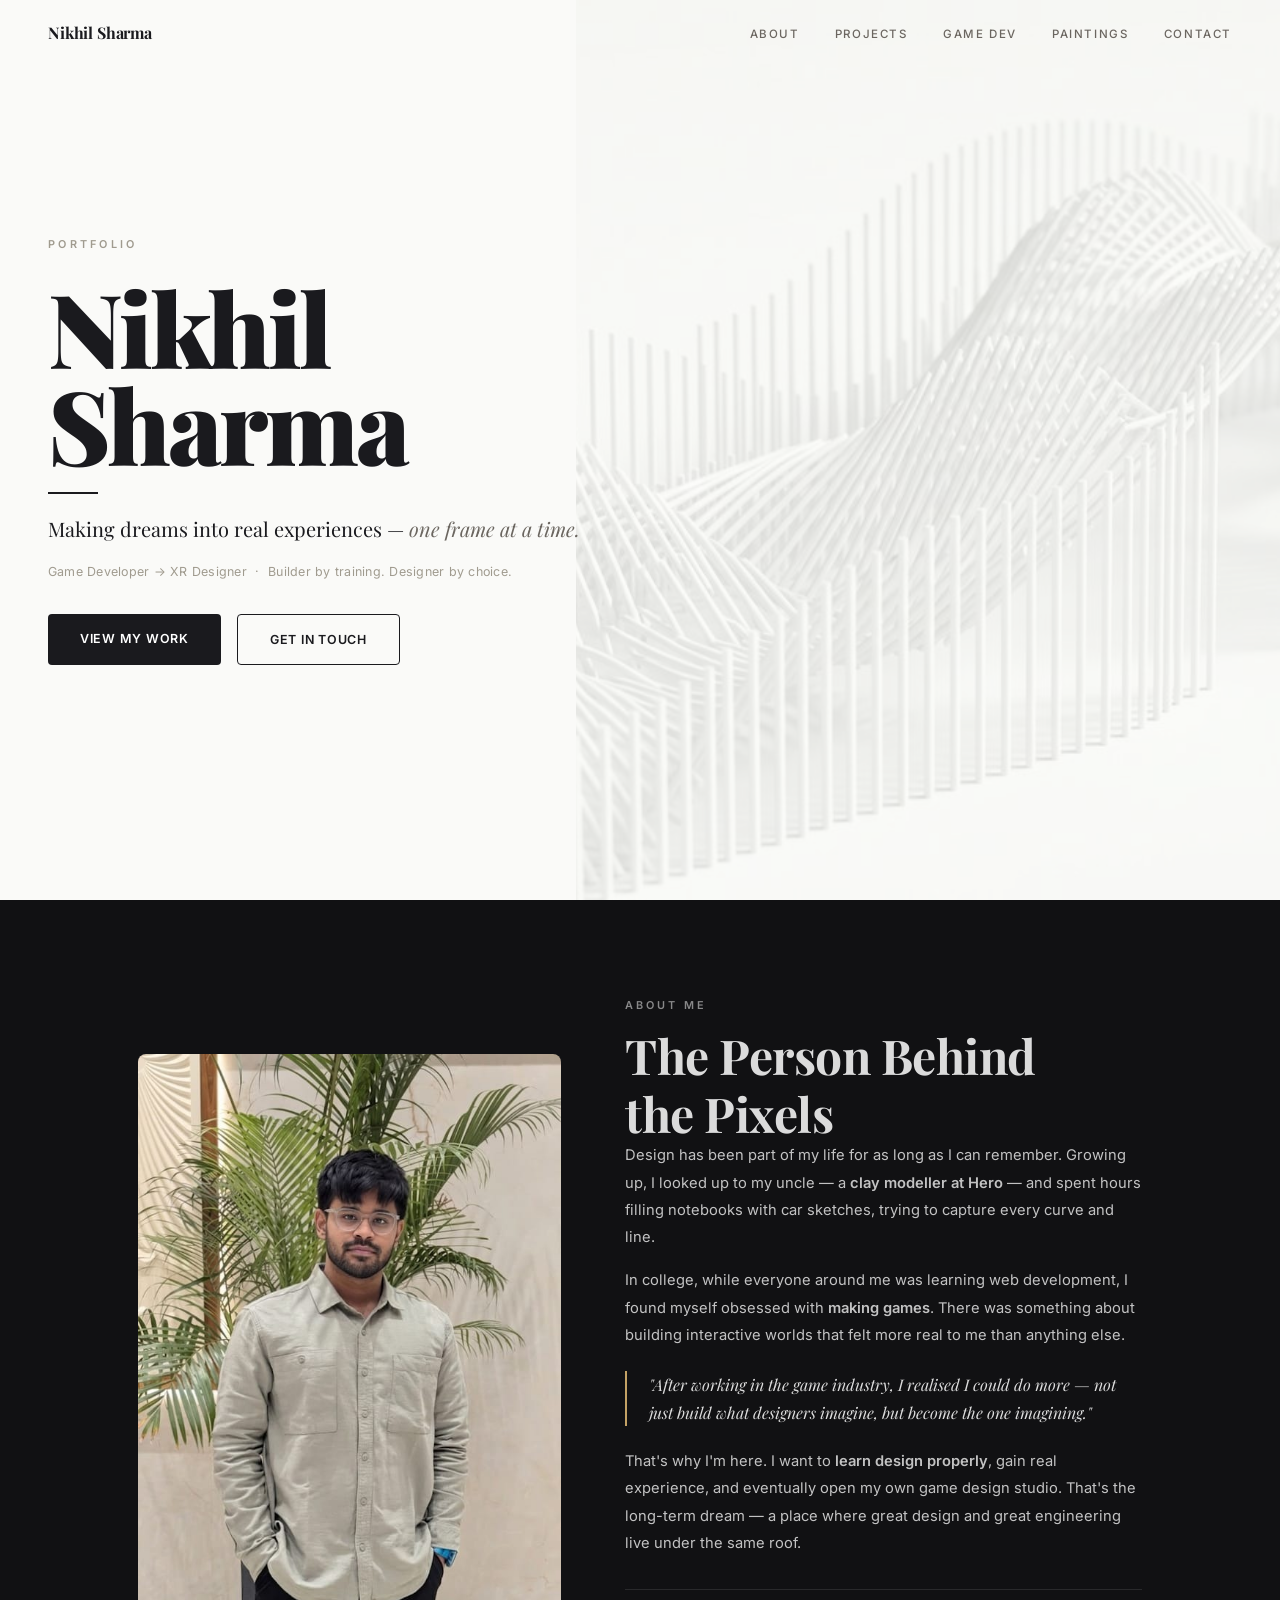
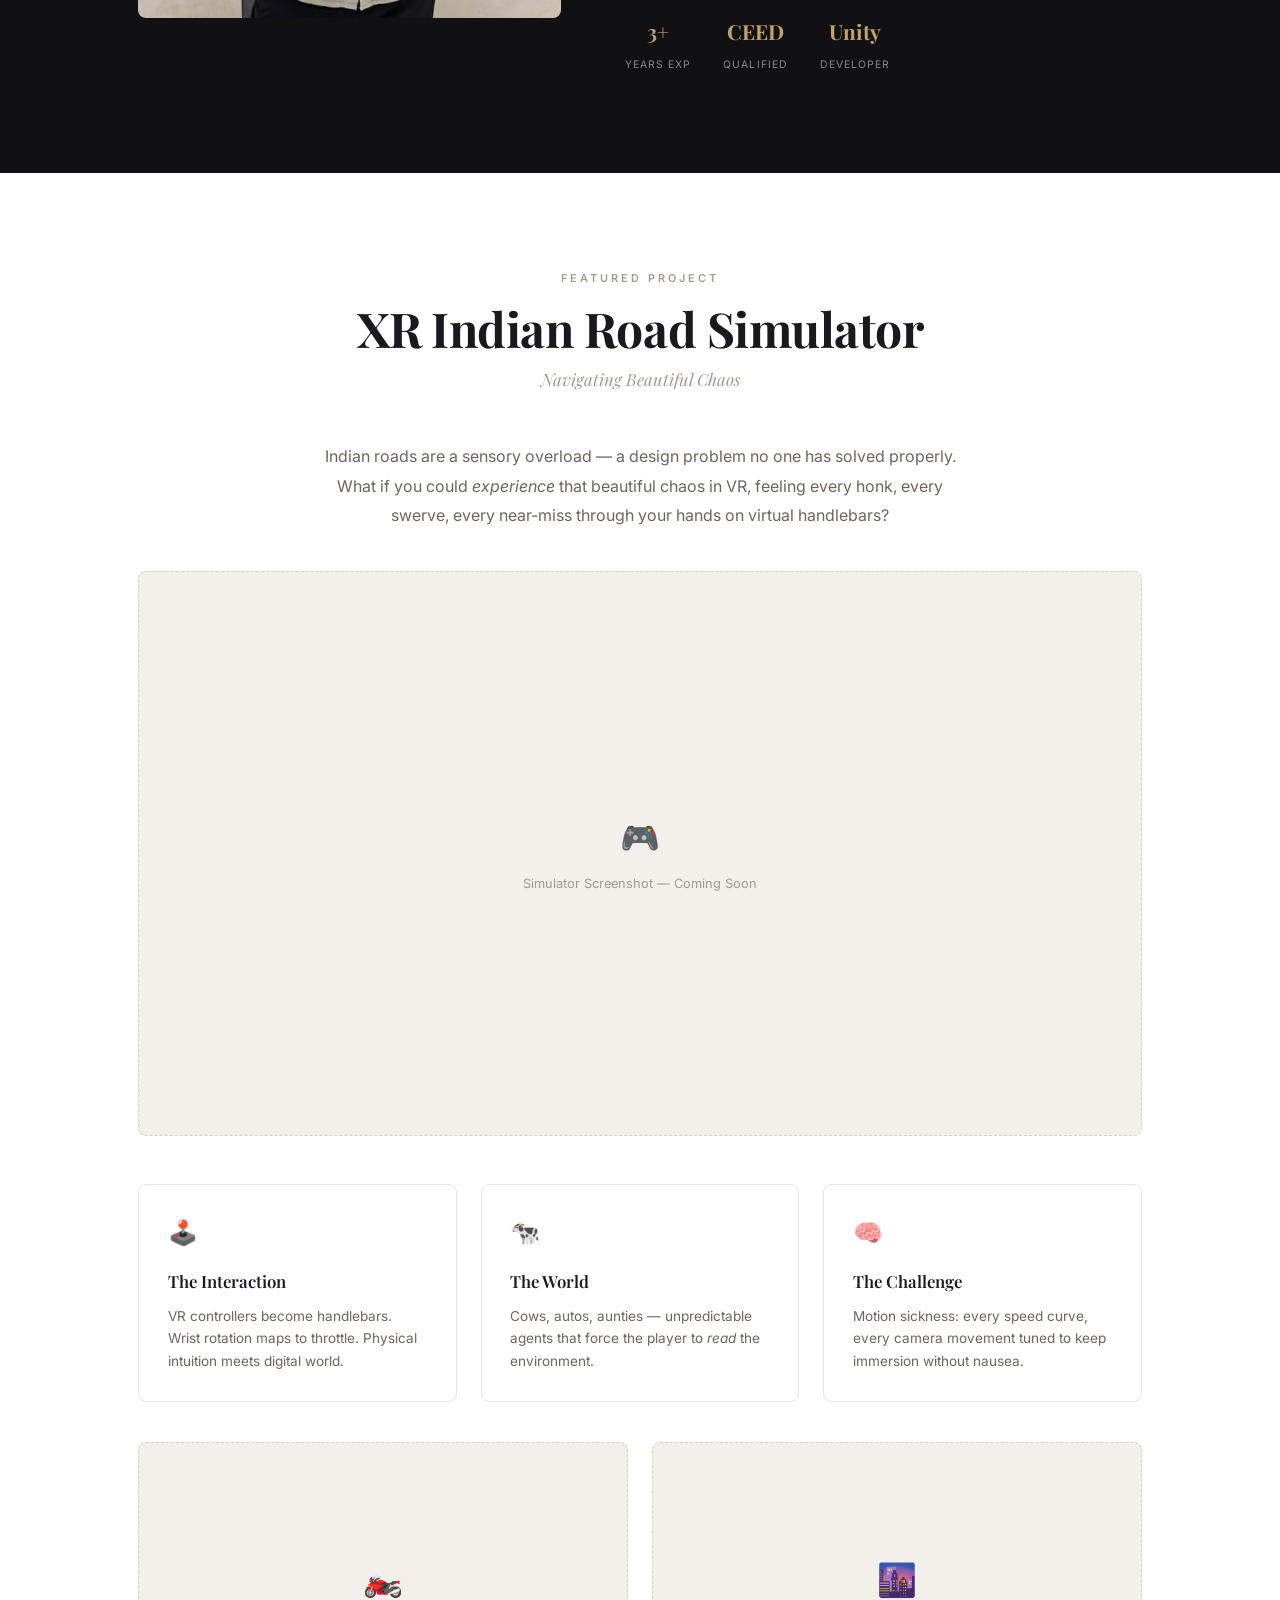
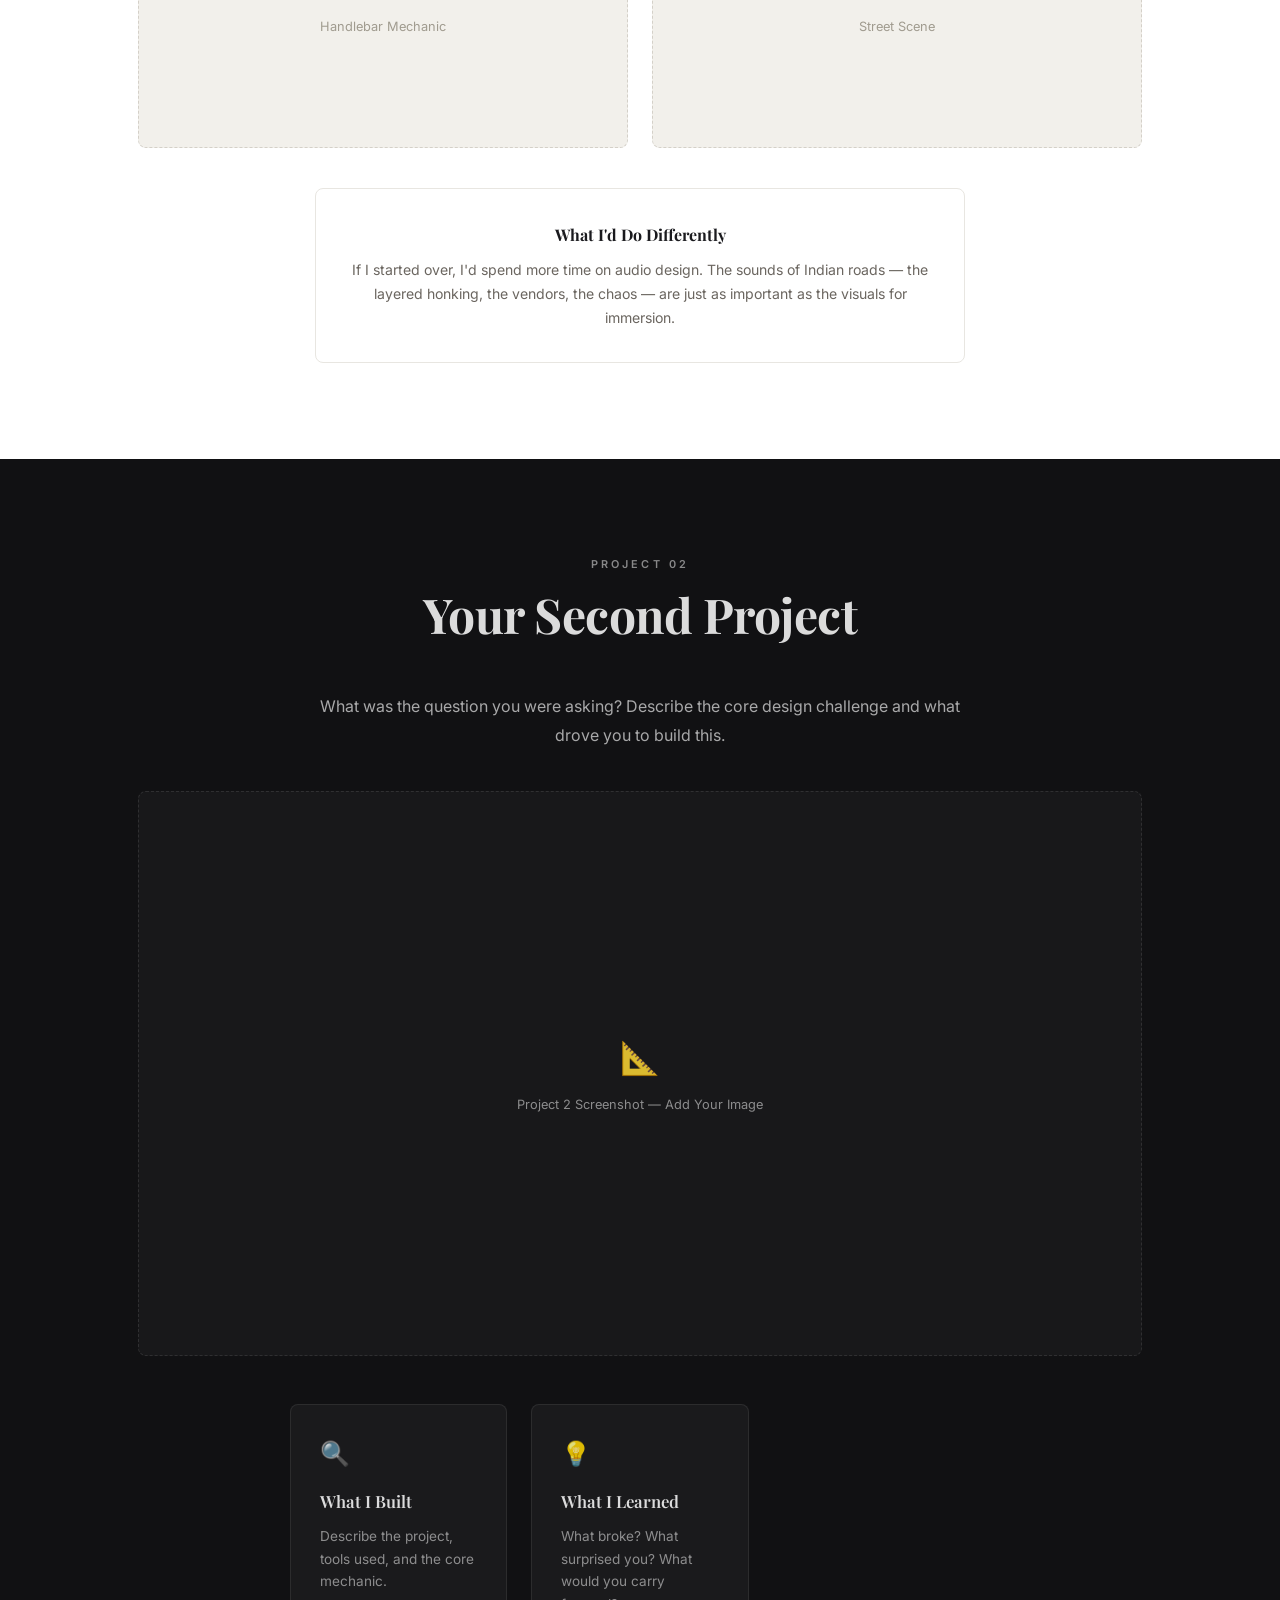
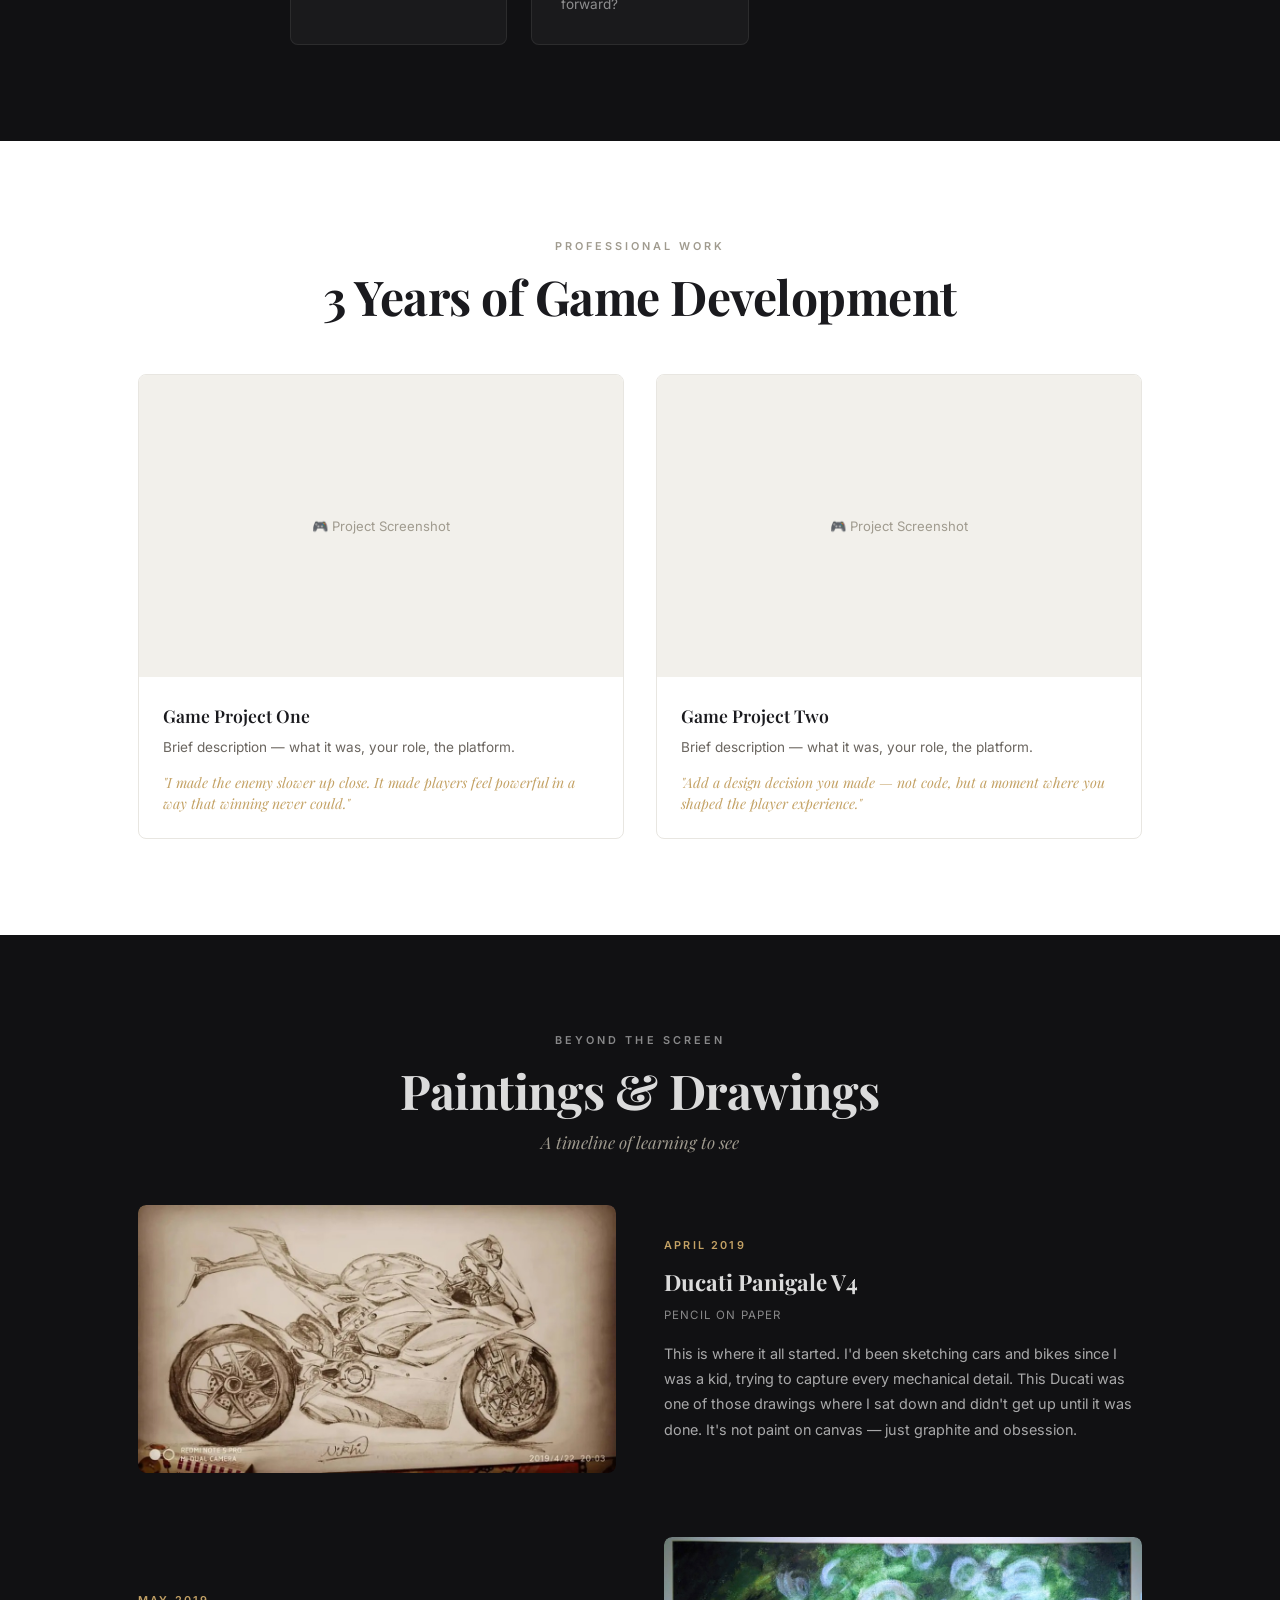
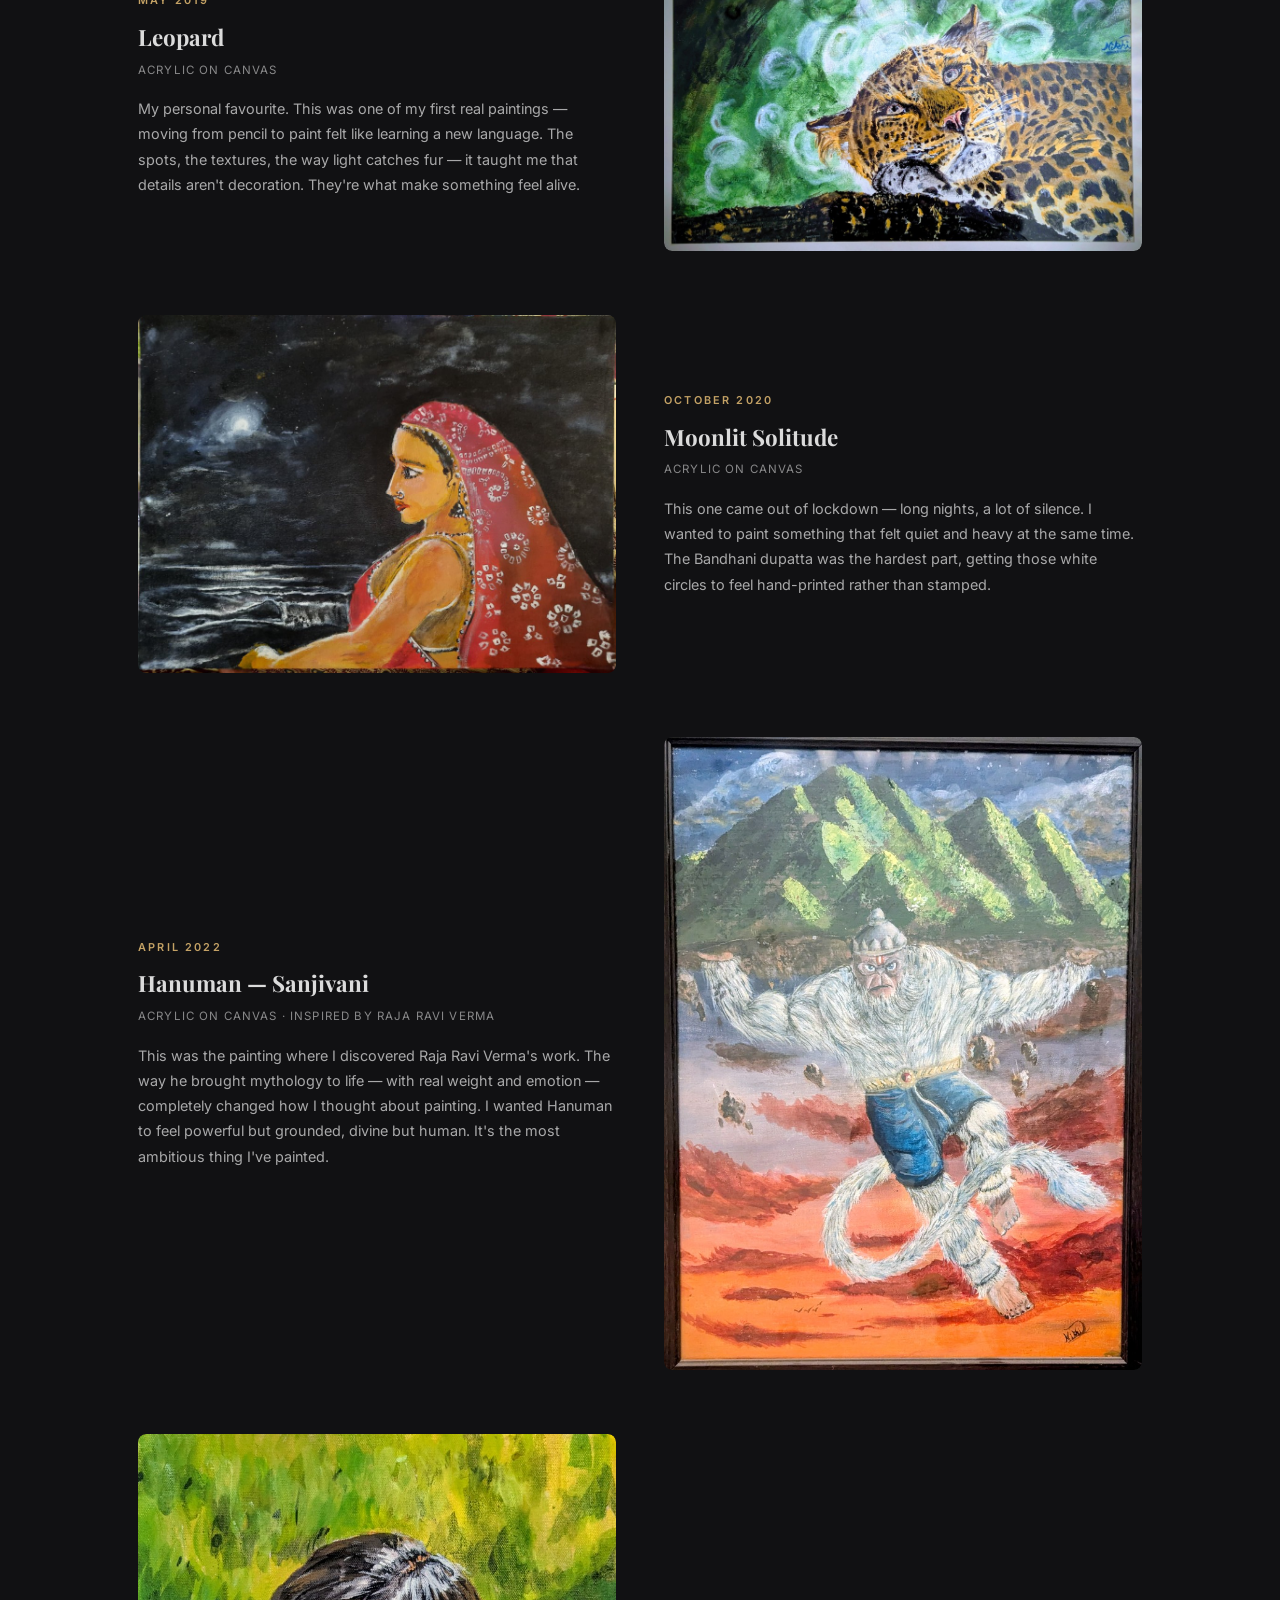
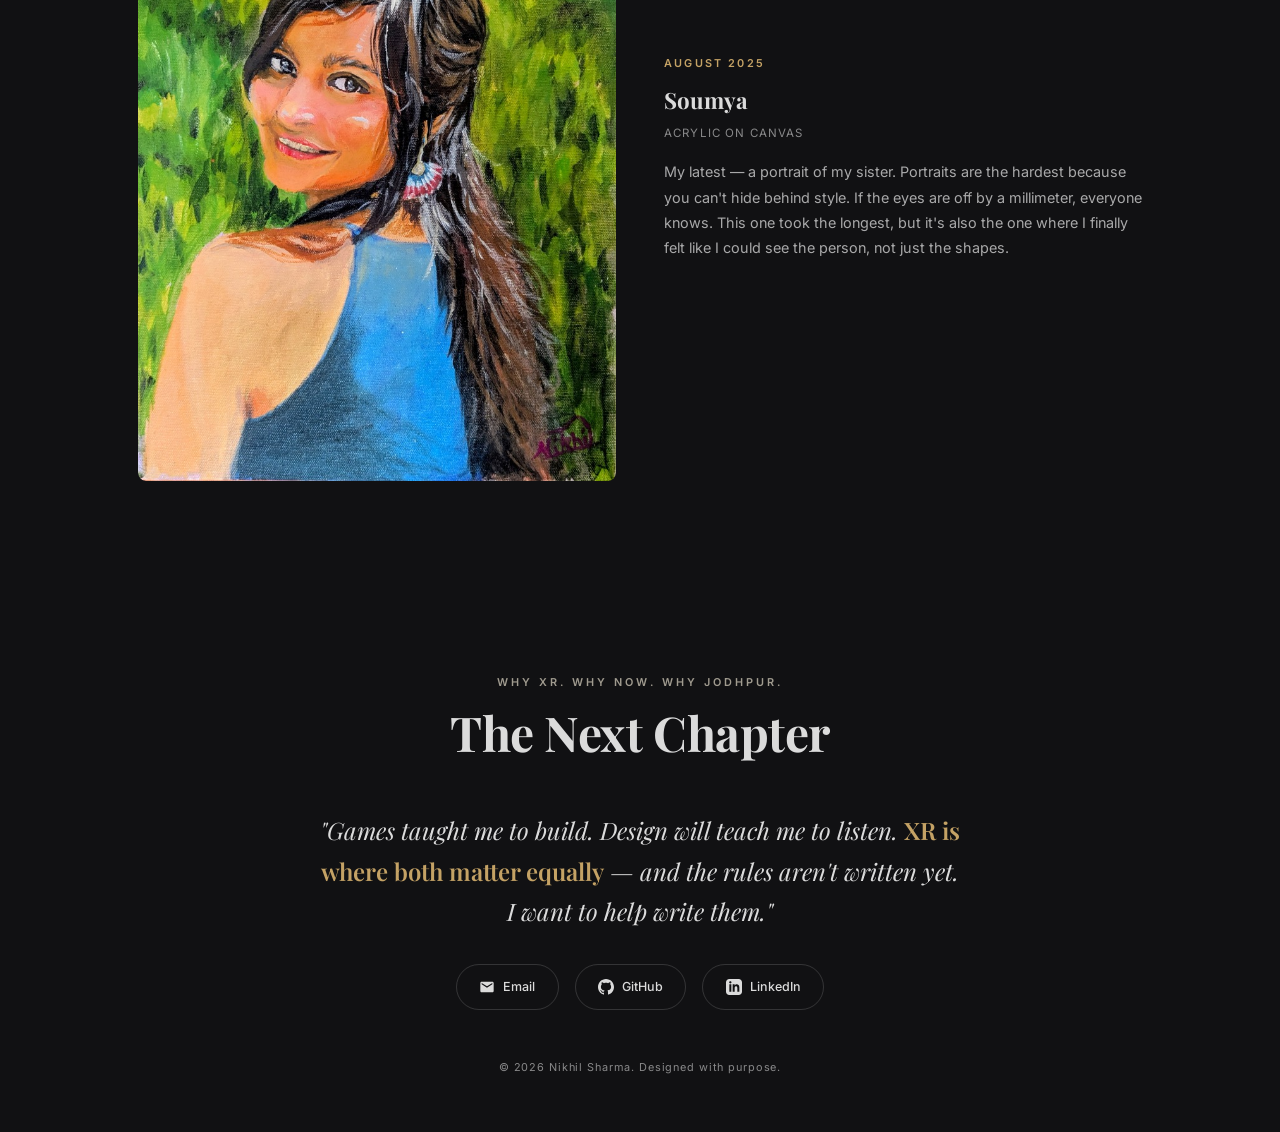
==== index.html @ cd937e61 "Portfolio website" ====
<!DOCTYPE html>
<html lang="en">
<head>
  <meta charset="UTF-8">
  <meta name="viewport" content="width=device-width, initial-scale=1.0">
  <meta name="description" content="Nikhil Sharma — XR Designer & Game Developer. Portfolio for MDes in XR Design at IIT Jodhpur.">
  <title>Nikhil Sharma — XR Design Portfolio</title>
  <link rel="stylesheet" href="styles.css">
  <link rel="icon" href="data:image/svg+xml,<svg xmlns='http://www.w3.org/2000/svg' viewBox='0 0 100 100'><text y='0.9em' font-size='90'>🎮</text></svg>">
</head>
<body>

  <!-- NAV -->
  <nav class="nav" id="navbar">
    <a href="#hero" class="nav-logo">Nikhil Sharma</a>
    <ul class="nav-links" id="navLinks">
      <li><a href="#about">About</a></li>
      <li><a href="#project1">Projects</a></li>
      <li><a href="#gamedev">Game Dev</a></li>
      <li><a href="#paintings">Paintings</a></li>
      <li><a href="#contact">Contact</a></li>
    </ul>
    <button class="nav-toggle" id="navToggle" aria-label="Menu">
      <span></span><span></span><span></span>
    </button>
  </nav>


  <!-- HERO -->
  <section class="hero" id="hero">
    <div class="hero-img">
      <img src="assets/hero_bg.png" alt="" aria-hidden="true">
    </div>
    <div class="hero-content">
      <p class="hero-eyebrow">Portfolio</p>
      <h1 class="hero-name">Nikhil<br>Sharma</h1>
      <div class="hero-line"></div>
      <p class="hero-tagline">Making dreams into real experiences — <em>one frame at a time.</em></p>
      <p class="hero-sub">Game Developer → XR Designer &nbsp;·&nbsp; Builder by training. Designer by choice.</p>
      <div class="hero-cta">
        <a href="#project1" class="btn btn-dark">View My Work</a>
        <a href="#contact" class="btn btn-outline-dark">Get In Touch</a>
      </div>
    </div>
  </section>


  <!-- ABOUT -->
  <section class="section section-dark" id="about">
    <div class="container">
      <div class="about-grid">
        <div class="about-photo-wrap reveal-left">
          <img src="assets/nikhil_photo.jpg" alt="Nikhil Sharma" class="about-photo">
        </div>
        <div class="about-text reveal-right">
          <p class="section-label">About Me</p>
          <h2 class="section-title">The Person Behind<br>the Pixels</h2>
          <div class="body-text">
            <p>
              Design has been part of my life for as long as I can remember. Growing up, 
              I looked up to my uncle — a <strong>clay modeller at Hero</strong> — and spent hours filling 
              notebooks with car sketches, trying to capture every curve and line.
            </p>
            <p>
              In college, while everyone around me was learning web development, I found 
              myself obsessed with <strong>making games</strong>. There was something about building 
              interactive worlds that felt more real to me than anything else.
            </p>
            <blockquote>
              "After working in the game industry, I realised I could do more — 
              not just build what designers imagine, but become the one imagining."
            </blockquote>
            <p>
              That's why I'm here. I want to <strong>learn design properly</strong>, gain real 
              experience, and eventually open my own game design studio. That's the 
              long-term dream — a place where great design and great engineering 
              live under the same roof.
            </p>
          </div>
          <div class="about-stats stagger-children">
            <div class="stat"><span class="stat-num">3+</span><span class="stat-lbl">Years Exp</span></div>
            <div class="stat"><span class="stat-num">CEED</span><span class="stat-lbl">Qualified</span></div>
            <div class="stat"><span class="stat-num">Unity</span><span class="stat-lbl">Developer</span></div>
          </div>
        </div>
      </div>
    </div>
  </section>


  <!-- PROJECT 1 -->
  <section class="section" id="project1">
    <div class="container">
      <div class="section-header reveal">
        <p class="section-label">Featured Project</p>
        <h2 class="section-title">XR Indian Road Simulator</h2>
        <p class="section-subtitle">Navigating Beautiful Chaos</p>
      </div>

      <div class="project-intro reveal">
        <p>
          Indian roads are a sensory overload — a design problem no one has solved properly.
          What if you could <em>experience</em> that beautiful chaos in VR, feeling every honk, 
          every swerve, every near-miss through your hands on virtual handlebars?
        </p>
      </div>

      <div class="project-hero reveal-scale">
        <div class="placeholder-box">
          <span>🎮</span>
          <p>Simulator Screenshot — Coming Soon</p>
        </div>
      </div>

      <div class="cards-row stagger-children">
        <div class="card reveal">
          <div class="card-icon">🕹️</div>
          <h3>The Interaction</h3>
          <p>VR controllers become handlebars. Wrist rotation maps to throttle. Physical intuition meets digital world.</p>
        </div>
        <div class="card reveal">
          <div class="card-icon">🐄</div>
          <h3>The World</h3>
          <p>Cows, autos, aunties — unpredictable agents that force the player to <em>read</em> the environment.</p>
        </div>
        <div class="card reveal">
          <div class="card-icon">🧠</div>
          <h3>The Challenge</h3>
          <p>Motion sickness: every speed curve, every camera movement tuned to keep immersion without nausea.</p>
        </div>
      </div>

      <div class="screenshots-row stagger-children">
        <div class="placeholder-box placeholder-wide reveal">
          <span>🏍️</span><p>Handlebar Mechanic</p>
        </div>
        <div class="placeholder-box placeholder-wide reveal">
          <span>🌆</span><p>Street Scene</p>
        </div>
      </div>

      <div class="reflection-box reveal">
        <h4>What I'd Do Differently</h4>
        <p>If I started over, I'd spend more time on audio design. The sounds of Indian roads — the layered honking, the vendors, the chaos — are just as important as the visuals for immersion.</p>
      </div>
    </div>
  </section>


  <!-- PROJECT 2 -->
  <section class="section section-dark">
    <div class="container">
      <div class="section-header reveal">
        <p class="section-label">Project 02</p>
        <h2 class="section-title">Your Second Project</h2>
      </div>
      <div class="project-intro reveal">
        <p>What was the question you were asking? Describe the core design challenge and what drove you to build this.</p>
      </div>
      <div class="project-hero reveal-scale">
        <div class="placeholder-box">
          <span>📐</span>
          <p>Project 2 Screenshot — Add Your Image</p>
        </div>
      </div>
      <div class="cards-row stagger-children" style="max-width: 700px; margin: 0 auto;">
        <div class="card reveal">
          <div class="card-icon">🔍</div>
          <h3>What I Built</h3>
          <p>Describe the project, tools used, and the core mechanic.</p>
        </div>
        <div class="card reveal">
          <div class="card-icon">💡</div>
          <h3>What I Learned</h3>
          <p>What broke? What surprised you? What would you carry forward?</p>
        </div>
      </div>
    </div>
  </section>


  <!-- GAME DEV -->
  <section class="section" id="gamedev">
    <div class="container">
      <div class="section-header reveal">
        <p class="section-label">Professional Work</p>
        <h2 class="section-title">3 Years of Game Development</h2>
      </div>
      <div class="gamedev-row stagger-children">
        <div class="gamedev-card reveal">
          <div class="gamedev-img"><span>🎮 Project Screenshot</span></div>
          <div class="gamedev-body">
            <h3>Game Project One</h3>
            <p>Brief description — what it was, your role, the platform.</p>
            <div class="dq">"I made the enemy slower up close. It made players feel powerful in a way that winning never could."</div>
          </div>
        </div>
        <div class="gamedev-card reveal">
          <div class="gamedev-img"><span>🎮 Project Screenshot</span></div>
          <div class="gamedev-body">
            <h3>Game Project Two</h3>
            <p>Brief description — what it was, your role, the platform.</p>
            <div class="dq">"Add a design decision you made — not code, but a moment where you shaped the player experience."</div>
          </div>
        </div>
      </div>
    </div>
  </section>


  <!-- PAINTINGS -->
  <section class="section section-dark" id="paintings">
    <div class="container">
      <div class="section-header reveal">
        <p class="section-label">Beyond The Screen</p>
        <h2 class="section-title">Paintings &amp; Drawings</h2>
        <p class="section-subtitle">A timeline of learning to see</p>
      </div>

      <div class="paintings-timeline">

        <!-- 1. Bike Drawing — Apr 2019 -->
        <div class="painting-entry reveal">
          <div class="painting-entry-img" onclick="openLightbox(this)">
            <img src="assets/paintings/painting0_bike.jpg" alt="Ducati Panigale V4 pencil sketch">
          </div>
          <div class="painting-entry-text">
            <span class="painting-date">April 2019</span>
            <h3>Ducati Panigale V4</h3>
            <p class="painting-medium">Pencil on Paper</p>
            <p>This is where it all started. I'd been sketching cars and bikes since I was a kid, trying to capture every mechanical detail. This Ducati was one of those drawings where I sat down and didn't get up until it was done. It's not paint on canvas — just graphite and obsession.</p>
          </div>
        </div>

        <!-- 2. Leopard — May 2019 -->
        <div class="painting-entry reveal">
          <div class="painting-entry-img" onclick="openLightbox(this)">
            <img src="assets/paintings/painting3_leopard.jpg" alt="Leopard painting">
          </div>
          <div class="painting-entry-text">
            <span class="painting-date">May 2019</span>
            <h3>Leopard</h3>
            <p class="painting-medium">Acrylic on Canvas</p>
            <p>My personal favourite. This was one of my first real paintings — moving from pencil to paint felt like learning a new language. The spots, the textures, the way light catches fur — it taught me that details aren't decoration. They're what make something feel alive.</p>
          </div>
        </div>

        <!-- 3. Moonlit Solitude — Oct 2020 -->
        <div class="painting-entry reveal">
          <div class="painting-entry-img" onclick="openLightbox(this)">
            <img src="assets/paintings/painting4_moonlit.jpg" alt="Woman by the moonlit sea">
          </div>
          <div class="painting-entry-text">
            <span class="painting-date">October 2020</span>
            <h3>Moonlit Solitude</h3>
            <p class="painting-medium">Acrylic on Canvas</p>
            <p>This one came out of lockdown — long nights, a lot of silence. I wanted to paint something that felt quiet and heavy at the same time. The Bandhani dupatta was the hardest part, getting those white circles to feel hand-printed rather than stamped.</p>
          </div>
        </div>

        <!-- 4. Hanuman — Apr 2022 -->
        <div class="painting-entry reveal">
          <div class="painting-entry-img" onclick="openLightbox(this)">
            <img src="assets/paintings/painting1_hanuman.jpg" alt="Hanuman carrying Sanjivani mountain">
          </div>
          <div class="painting-entry-text">
            <span class="painting-date">April 2022</span>
            <h3>Hanuman — Sanjivani</h3>
            <p class="painting-medium">Acrylic on Canvas · Inspired by Raja Ravi Verma</p>
            <p>This was the painting where I discovered Raja Ravi Verma's work. The way he brought mythology to life — with real weight and emotion — completely changed how I thought about painting. I wanted Hanuman to feel powerful but grounded, divine but human. It's the most ambitious thing I've painted.</p>
          </div>
        </div>

        <!-- 5. Soumya — Aug 2025 -->
        <div class="painting-entry reveal">
          <div class="painting-entry-img" onclick="openLightbox(this)">
            <img src="assets/paintings/painting2_portrait.jpg" alt="Portrait of Soumya">
          </div>
          <div class="painting-entry-text">
            <span class="painting-date">August 2025</span>
            <h3>Soumya</h3>
            <p class="painting-medium">Acrylic on Canvas</p>
            <p>My latest — a portrait of my sister. Portraits are the hardest because you can't hide behind style. If the eyes are off by a millimeter, everyone knows. This one took the longest, but it's also the one where I finally felt like I could see the person, not just the shapes.</p>
          </div>
        </div>

      </div>
    </div>
  </section>


  <!-- CONTACT -->
  <section class="section section-closing" id="contact">
    <div class="container" style="text-align: center;">
      <div class="section-header reveal">
        <p class="section-label">Why XR. Why Now. Why Jodhpur.</p>
        <h2 class="section-title">The Next Chapter</h2>
      </div>
      <div class="reveal">
        <blockquote class="closing-quote">
          "Games taught me to build. Design will teach me to listen. 
          <span class="accent">XR is where both matter equally</span> — 
          and the rules aren't written yet. I want to help write them."
        </blockquote>
      </div>
      <div class="contact-links stagger-children">
        <a href="mailto:your.email@example.com" class="contact-pill">
          <svg viewBox="0 0 24 24" width="16" height="16"><path fill="currentColor" d="M20 4H4c-1.1 0-1.99.9-1.99 2L2 18c0 1.1.9 2 2 2h16c1.1 0 2-.9 2-2V6c0-1.1-.9-2-2-2zm0 4l-8 5-8-5V6l8 5 8-5v2z"/></svg>
          Email
        </a>
        <a href="https://github.com/yourusername" target="_blank" class="contact-pill">
          <svg viewBox="0 0 24 24" width="16" height="16"><path fill="currentColor" d="M12 0c-6.626 0-12 5.373-12 12 0 5.302 3.438 9.8 8.207 11.387.599.111.793-.261.793-.577v-2.234c-3.338.726-4.033-1.416-4.033-1.416-.546-1.387-1.333-1.756-1.333-1.756-1.089-.745.083-.729.083-.729 1.205.084 1.839 1.237 1.839 1.237 1.07 1.834 2.807 1.304 3.492.997.107-.775.418-1.305.762-1.604-2.665-.305-5.467-1.334-5.467-5.931 0-1.311.469-2.381 1.236-3.221-.124-.303-.535-1.524.117-3.176 0 0 1.008-.322 3.301 1.23.957-.266 1.983-.399 3.003-.404 1.02.005 2.047.138 3.006.404 2.291-1.552 3.297-1.23 3.297-1.23.653 1.653.242 2.874.118 3.176.77.84 1.235 1.911 1.235 3.221 0 4.609-2.807 5.624-5.479 5.921.43.372.823 1.102.823 2.222v3.293c0 .319.192.694.801.576 4.765-1.589 8.199-6.086 8.199-11.386 0-6.627-5.373-12-12-12z"/></svg>
          GitHub
        </a>
        <a href="https://linkedin.com/in/yourusername" target="_blank" class="contact-pill">
          <svg viewBox="0 0 24 24" width="16" height="16"><path fill="currentColor" d="M19 0h-14c-2.761 0-5 2.239-5 5v14c0 2.761 2.239 5 5 5h14c2.762 0 5-2.239 5-5v-14c0-2.761-2.238-5-5-5zm-11 19h-3v-11h3v11zm-1.5-12.268c-.966 0-1.75-.79-1.75-1.764s.784-1.764 1.75-1.764 1.75.79 1.75 1.764-.783 1.764-1.75 1.764zm13.5 12.268h-3v-5.604c0-3.368-4-3.113-4 0v5.604h-3v-11h3v1.765c1.396-2.586 7-2.777 7 2.476v6.759z"/></svg>
          LinkedIn
        </a>
      </div>
    </div>
    <footer class="footer">© 2026 Nikhil Sharma. Designed with purpose.</footer>
  </section>


  <!-- LIGHTBOX -->
  <div class="lightbox" id="lightbox" onclick="closeLightbox()">
    <button class="lightbox-close" aria-label="Close">&times;</button>
    <img id="lightbox-img" src="" alt="Painting full view">
  </div>

  <script src="script.js"></script>
</body>
</html>
---- styles.css ----
/* ============================================
   NIKHIL SHARMA — XR DESIGN PORTFOLIO
   Minimalist · Editorial · Clean
   ============================================ */

@import url('https://fonts.googleapis.com/css2?family=Playfair+Display:ital,wght@0,400;0,600;0,700;0,800;0,900;1,400;1,600&family=Inter:wght@300;400;500;600&display=swap');

:root {
  --white: #ffffff;
  --off-white: #fafaf8;
  --cream: #f2f0eb;
  --gray-100: #e8e6e1;
  --gray-200: #d4d0c8;
  --gray-400: #a09b8f;
  --gray-600: #6b6660;
  --dark: #1a1a1e;
  --dark-2: #111113;
  --dark-3: #0c0c0e;
  --text-light: rgba(255, 255, 255, 0.85);
  --text-light-muted: rgba(255, 255, 255, 0.5);
  --accent: #2a2a2e;
  --accent-warm: #c4a265;

  --font-serif: 'Playfair Display', Georgia, serif;
  --font-sans: 'Inter', -apple-system, sans-serif;

  --ease: cubic-bezier(0.4, 0, 0.2, 1);
}

*, *::before, *::after { margin: 0; padding: 0; box-sizing: border-box; }

html { scroll-behavior: smooth; font-size: 16px; }

body {
  font-family: var(--font-sans);
  background: var(--white);
  color: var(--dark);
  line-height: 1.7;
  overflow-x: hidden;
  -webkit-font-smoothing: antialiased;
}

::selection { background: var(--dark); color: var(--white); }
img { max-width: 100%; display: block; }
a { color: inherit; text-decoration: none; }


/* ═══════════ NAV ═══════════ */
.nav {
  position: fixed;
  top: 0; left: 0; right: 0;
  z-index: 1000;
  display: flex;
  justify-content: space-between;
  align-items: center;
  padding: 1.2rem 3rem;
  transition: all 0.4s var(--ease);
}

.nav.scrolled {
  background: rgba(255, 255, 255, 0.92);
  backdrop-filter: blur(20px);
  box-shadow: 0 1px 0 var(--gray-100);
}

.nav.dark-section {
  background: rgba(17, 17, 19, 0.92);
  backdrop-filter: blur(20px);
}

.nav-logo {
  font-family: var(--font-serif);
  font-size: 1rem;
  font-weight: 700;
  letter-spacing: -0.01em;
}

.nav-links { display: flex; gap: 2.2rem; list-style: none; }
.nav-links a {
  font-size: 0.72rem;
  font-weight: 500;
  text-transform: uppercase;
  letter-spacing: 0.14em;
  color: var(--gray-600);
  transition: color 0.3s;
  position: relative;
}
.nav-links a:hover { color: var(--dark); }
.nav-links a::after {
  content: '';
  position: absolute;
  bottom: -4px; left: 0;
  width: 0; height: 1px;
  background: var(--dark);
  transition: width 0.3s;
}
.nav-links a:hover::after { width: 100%; }

.nav-toggle {
  display: none;
  flex-direction: column;
  gap: 5px;
  cursor: pointer;
  background: none;
  border: none;
  padding: 4px;
}
.nav-toggle span {
  display: block; width: 22px; height: 1.5px;
  background: var(--dark);
  transition: all 0.3s;
}


/* ═══════════ HERO ═══════════ */
.hero {
  min-height: 100vh;
  display: flex;
  align-items: center;
  position: relative;
  background: var(--off-white);
  overflow: hidden;
}

.hero-img {
  position: absolute;
  top: 0; right: 0;
  width: 55%;
  height: 100%;
  opacity: 0.35;
}

.hero-img img {
  width: 100%;
  height: 100%;
  object-fit: cover;
  object-position: center;
}

.hero-content {
  position: relative;
  z-index: 2;
  padding: 0 3rem;
  max-width: 700px;
}

.hero-eyebrow {
  font-size: 0.68rem;
  font-weight: 600;
  text-transform: uppercase;
  letter-spacing: 0.3em;
  color: var(--gray-400);
  margin-bottom: 1.5rem;
  opacity: 0;
  animation: fadeUp 0.8s var(--ease) forwards 0.2s;
}

.hero-name {
  font-family: var(--font-serif);
  font-size: clamp(3.5rem, 8vw, 7rem);
  font-weight: 900;
  line-height: 0.95;
  letter-spacing: -0.03em;
  color: var(--dark);
  margin-bottom: 1.2rem;
  opacity: 0;
  animation: fadeUp 0.8s var(--ease) forwards 0.35s;
}

.hero-line {
  width: 50px;
  height: 2px;
  background: var(--dark);
  margin-bottom: 1.2rem;
  opacity: 0;
  animation: fadeUp 0.8s var(--ease) forwards 0.5s;
}

.hero-tagline {
  font-family: var(--font-serif);
  font-size: clamp(1rem, 2vw, 1.25rem);
  line-height: 1.6;
  color: var(--dark);
  opacity: 0;
  animation: fadeUp 0.8s var(--ease) forwards 0.6s;
}

.hero-tagline em { color: var(--gray-600); }

.hero-sub {
  font-size: 0.78rem;
  color: var(--gray-400);
  margin-top: 1rem;
  letter-spacing: 0.02em;
  opacity: 0;
  animation: fadeUp 0.8s var(--ease) forwards 0.75s;
}

.hero-cta {
  display: flex;
  gap: 1rem;
  margin-top: 2rem;
  opacity: 0;
  animation: fadeUp 0.8s var(--ease) forwards 0.9s;
}

.btn {
  font-family: var(--font-sans);
  font-size: 0.78rem;
  font-weight: 600;
  letter-spacing: 0.06em;
  text-transform: uppercase;
  padding: 0.85rem 2rem;
  border-radius: 4px;
  transition: all 0.3s var(--ease);
  cursor: pointer;
  border: none;
}

.btn-dark {
  background: var(--dark);
  color: var(--white);
}
.btn-dark:hover {
  background: var(--dark-3);
  transform: translateY(-2px);
  box-shadow: 0 8px 24px rgba(0,0,0,0.15);
}

.btn-outline-dark {
  background: transparent;
  color: var(--dark);
  border: 1.5px solid var(--dark);
}
.btn-outline-dark:hover {
  background: var(--dark);
  color: var(--white);
}

.hero-footer {
  position: absolute;
  bottom: 2rem;
  left: 3rem;
  right: 3rem;
  display: flex;
  justify-content: space-between;
  font-size: 0.68rem;
  text-transform: uppercase;
  letter-spacing: 0.2em;
  color: var(--gray-400);
  z-index: 2;
  opacity: 0;
  animation: fadeUp 0.8s var(--ease) forwards 1s;
}

@keyframes fadeUp {
  from { opacity: 0; transform: translateY(20px); }
  to { opacity: 1; transform: translateY(0); }
}


/* ═══════════ SECTIONS ═══════════ */
.section {
  padding: 6rem 0;
}

.section-dark {
  background: var(--dark-2);
  color: var(--text-light);
}

.container {
  max-width: 1100px;
  margin: 0 auto;
  padding: 0 3rem;
}

.section-header {
  text-align: center;
  margin-bottom: 3rem;
}

.section-label {
  font-size: 0.68rem;
  font-weight: 600;
  text-transform: uppercase;
  letter-spacing: 0.28em;
  color: var(--gray-400);
  margin-bottom: 0.8rem;
}

.section-dark .section-label { color: var(--text-light-muted); }

.section-title {
  font-family: var(--font-serif);
  font-size: clamp(2rem, 4vw, 3rem);
  font-weight: 700;
  line-height: 1.2;
  letter-spacing: -0.01em;
}

.section-subtitle {
  font-family: var(--font-serif);
  font-style: italic;
  font-size: 1.05rem;
  color: var(--gray-400);
  margin-top: 0.5rem;
}

/* Body text */
.body-text p {
  font-size: 0.92rem;
  line-height: 1.85;
  margin-bottom: 1rem;
  opacity: 0.88;
}
.body-text strong { opacity: 1; font-weight: 600; }
.body-text blockquote {
  border-left: 2px solid var(--accent-warm);
  padding-left: 1.4rem;
  margin: 1.4rem 0;
  font-family: var(--font-serif);
  font-style: italic;
  font-size: 1rem;
  line-height: 1.7;
  opacity: 1;
}


/* ═══════════ ABOUT ═══════════ */
.about-grid {
  display: grid;
  grid-template-columns: 0.9fr 1.1fr;
  gap: 4rem;
  align-items: center;
}

.about-photo {
  width: 100%;
  border-radius: 8px;
  object-fit: cover;
  aspect-ratio: 3/4;
  object-position: top center;
}

.about-stats {
  display: flex;
  gap: 2rem;
  margin-top: 2rem;
  padding-top: 1.5rem;
  border-top: 1px solid rgba(255,255,255,0.1);
}

.stat { text-align: center; }
.stat-num {
  display: block;
  font-family: var(--font-serif);
  font-size: 1.3rem;
  font-weight: 700;
  color: var(--accent-warm);
}
.stat-lbl {
  font-size: 0.65rem;
  text-transform: uppercase;
  letter-spacing: 0.1em;
  color: var(--text-light-muted);
  margin-top: 0.3rem;
}


/* ═══════════ PROJECTS ═══════════ */
.project-intro {
  max-width: 650px;
  margin: 0 auto 2.5rem;
  text-align: center;
}
.project-intro p {
  font-size: 1rem;
  line-height: 1.85;
  color: var(--gray-600);
}
.section-dark .project-intro p { color: var(--text-light); opacity: 0.75; }

.project-hero {
  margin-bottom: 3rem;
}

.placeholder-box {
  width: 100%;
  aspect-ratio: 16/9;
  display: flex;
  flex-direction: column;
  align-items: center;
  justify-content: center;
  border: 1.5px dashed var(--gray-200);
  border-radius: 8px;
  background: var(--cream);
  gap: 0.5rem;
  transition: all 0.3s var(--ease);
}
.placeholder-box span { font-size: 2rem; }
.placeholder-box p { font-size: 0.8rem; color: var(--gray-400); text-align: center; }

.section-dark .placeholder-box {
  border-color: rgba(255,255,255,0.1);
  background: rgba(255,255,255,0.03);
}
.section-dark .placeholder-box p { color: var(--text-light-muted); }

.cards-row {
  display: grid;
  grid-template-columns: repeat(3, 1fr);
  gap: 1.5rem;
  margin-bottom: 2.5rem;
}

.card {
  padding: 1.8rem;
  border: 1px solid var(--gray-100);
  border-radius: 8px;
  background: var(--white);
  transition: all 0.4s var(--ease);
}
.card:hover {
  transform: translateY(-4px);
  box-shadow: 0 12px 40px rgba(0,0,0,0.06);
}
.card-icon { font-size: 1.5rem; margin-bottom: 0.8rem; }
.card h3 {
  font-family: var(--font-serif);
  font-size: 1.05rem;
  font-weight: 600;
  margin-bottom: 0.6rem;
}
.card p { font-size: 0.85rem; line-height: 1.65; color: var(--gray-600); }

.section-dark .card {
  background: rgba(255,255,255,0.04);
  border-color: rgba(255,255,255,0.08);
}
.section-dark .card:hover {
  background: rgba(255,255,255,0.07);
  box-shadow: 0 12px 40px rgba(0,0,0,0.2);
}
.section-dark .card h3 { color: var(--text-light); }
.section-dark .card p { color: var(--text-light-muted); }

.screenshots-row {
  display: grid;
  grid-template-columns: 1fr 1fr;
  gap: 1.5rem;
  margin-bottom: 2.5rem;
}
.placeholder-wide { aspect-ratio: 16/10; }

.reflection-box {
  max-width: 650px;
  margin: 0 auto;
  text-align: center;
  padding: 2rem;
  border: 1px solid var(--gray-100);
  border-radius: 8px;
}
.reflection-box h4 {
  font-family: var(--font-serif);
  font-size: 1rem;
  margin-bottom: 0.6rem;
}
.reflection-box p { font-size: 0.88rem; color: var(--gray-600); line-height: 1.7; }


/* ═══════════ GAME DEV ═══════════ */
.gamedev-row {
  display: grid;
  grid-template-columns: 1fr 1fr;
  gap: 2rem;
}

.gamedev-card {
  border: 1px solid var(--gray-100);
  border-radius: 8px;
  overflow: hidden;
  background: var(--white);
  transition: all 0.4s var(--ease);
}
.gamedev-card:hover {
  transform: translateY(-4px);
  box-shadow: 0 12px 40px rgba(0,0,0,0.06);
}
.gamedev-img {
  aspect-ratio: 16/10;
  background: var(--cream);
  display: flex;
  align-items: center;
  justify-content: center;
}
.gamedev-img span { font-size: 0.82rem; color: var(--gray-400); }
.gamedev-body { padding: 1.5rem; }
.gamedev-body h3 {
  font-family: var(--font-serif);
  font-size: 1.1rem;
  font-weight: 600;
  margin-bottom: 0.4rem;
}
.gamedev-body p { font-size: 0.85rem; color: var(--gray-600); line-height: 1.6; }
.dq {
  font-family: var(--font-serif);
  font-style: italic;
  font-size: 0.88rem;
  color: var(--accent-warm);
  margin-top: 0.8rem;
  line-height: 1.5;
}


/* ═══════════ PAINTINGS TIMELINE ═══════════ */
.paintings-timeline {
  display: flex;
  flex-direction: column;
  gap: 4rem;
}

.painting-entry {
  display: grid;
  grid-template-columns: 1fr 1fr;
  gap: 3rem;
  align-items: center;
}

/* Alternate image side for visual rhythm */
.painting-entry:nth-child(even) {
  direction: rtl;
}
.painting-entry:nth-child(even) > * {
  direction: ltr;
}

.painting-entry-img {
  cursor: pointer;
  border-radius: 8px;
  overflow: hidden;
  transition: all 0.4s var(--ease);
}

.painting-entry-img:hover {
  transform: translateY(-4px);
  box-shadow: 0 20px 60px rgba(0,0,0,0.4);
}

/* KEY: paintings fully visible, not cropped */
.painting-entry-img img {
  width: 100%;
  height: auto;
  display: block;
  border-radius: 8px;
  transition: transform 0.5s var(--ease);
}

.painting-entry-img:hover img { transform: scale(1.02); }

.painting-entry-text {
  display: flex;
  flex-direction: column;
  justify-content: center;
}

.painting-date {
  font-size: 0.68rem;
  font-weight: 600;
  text-transform: uppercase;
  letter-spacing: 0.2em;
  color: var(--accent-warm);
  margin-bottom: 0.5rem;
}

.painting-entry-text h3 {
  font-family: var(--font-serif);
  font-size: 1.4rem;
  font-weight: 700;
  color: var(--text-light);
  margin-bottom: 0.3rem;
}

.painting-medium {
  font-size: 0.72rem;
  color: var(--text-light-muted);
  text-transform: uppercase;
  letter-spacing: 0.1em;
  margin-bottom: 1rem;
}

.painting-entry-text p:last-child {
  font-size: 0.9rem;
  line-height: 1.75;
  color: var(--text-light);
  opacity: 0.75;
}


/* ═══════════ CLOSING / CONTACT ═══════════ */
.section-closing {
  background: var(--dark-2);
  color: var(--text-light);
  padding-bottom: 2rem;
}

.closing-quote {
  font-family: var(--font-serif);
  font-size: clamp(1.1rem, 2.5vw, 1.5rem);
  font-style: italic;
  line-height: 1.7;
  border: none;
  padding: 0;
  max-width: 650px;
  margin: 0 auto 2rem;
}

.closing-quote .accent {
  color: var(--accent-warm);
  font-weight: 600;
  font-style: normal;
}

.contact-links {
  display: flex;
  gap: 1rem;
  justify-content: center;
  flex-wrap: wrap;
  margin-top: 2rem;
}

.contact-pill {
  display: inline-flex;
  align-items: center;
  gap: 0.5rem;
  padding: 0.7rem 1.4rem;
  border: 1px solid rgba(255,255,255,0.15);
  border-radius: 999px;
  font-size: 0.78rem;
  font-weight: 500;
  color: var(--text-light);
  transition: all 0.3s var(--ease);
}
.contact-pill:hover {
  border-color: var(--accent-warm);
  color: var(--accent-warm);
  transform: translateY(-2px);
}

.footer {
  text-align: center;
  padding: 3rem 0 1.5rem;
  font-size: 0.68rem;
  color: var(--text-light-muted);
  letter-spacing: 0.08em;
}


/* ═══════════ SCROLL ANIMATIONS ═══════════ */
.reveal {
  opacity: 0;
  transform: translateY(30px);
  transition: all 0.8s var(--ease);
}
.reveal.visible { opacity: 1; transform: translateY(0); }

.reveal-left {
  opacity: 0;
  transform: translateX(-35px);
  transition: all 0.8s var(--ease);
}
.reveal-left.visible { opacity: 1; transform: translateX(0); }

.reveal-right {
  opacity: 0;
  transform: translateX(35px);
  transition: all 0.8s var(--ease);
}
.reveal-right.visible { opacity: 1; transform: translateX(0); }

.reveal-scale {
  opacity: 0;
  transform: scale(0.95);
  transition: all 0.8s var(--ease);
}
.reveal-scale.visible { opacity: 1; transform: scale(1); }

.stagger-children > * {
  opacity: 0;
  transform: translateY(20px);
  transition: all 0.6s var(--ease);
}
.stagger-children.visible > *:nth-child(1) { transition-delay: 0.08s; }
.stagger-children.visible > *:nth-child(2) { transition-delay: 0.16s; }
.stagger-children.visible > *:nth-child(3) { transition-delay: 0.24s; }
.stagger-children.visible > *:nth-child(4) { transition-delay: 0.32s; }
.stagger-children.visible > * { opacity: 1; transform: translateY(0); }


/* ═══════════ LIGHTBOX ═══════════ */
.lightbox {
  position: fixed;
  inset: 0;
  z-index: 2000;
  background: rgba(0, 0, 0, 0.92);
  display: flex;
  align-items: center;
  justify-content: center;
  opacity: 0;
  visibility: hidden;
  transition: all 0.35s var(--ease);
  cursor: pointer;
}
.lightbox.active { opacity: 1; visibility: visible; }
.lightbox img {
  max-width: 90vw;
  max-height: 88vh;
  object-fit: contain;
  border-radius: 6px;
}
.lightbox-close {
  position: absolute;
  top: 1.5rem; right: 1.5rem;
  width: 42px; height: 42px;
  background: rgba(255,255,255,0.1);
  border: none;
  border-radius: 50%;
  color: white;
  font-size: 1.4rem;
  cursor: pointer;
  display: flex;
  align-items: center;
  justify-content: center;
  transition: background 0.3s;
}
.lightbox-close:hover { background: rgba(255,255,255,0.2); }


/* ═══════════ RESPONSIVE ═══════════ */
@media (max-width: 1024px) {
  .about-grid { grid-template-columns: 1fr; gap: 2rem; }
  .about-photo { max-height: 400px; width: 100%; object-fit: cover; }
  .painting-reflection { grid-template-columns: 1fr; }
}

@media (max-width: 768px) {
  .nav-links { display: none; }
  .nav-links.open {
    display: flex;
    flex-direction: column;
    position: absolute;
    top: 100%; left: 0; right: 0;
    background: rgba(255,255,255,0.97);
    backdrop-filter: blur(20px);
    padding: 1.5rem 2rem;
    gap: 1rem;
    box-shadow: 0 4px 20px rgba(0,0,0,0.05);
  }
  .nav-toggle { display: flex; }

  .container { padding: 0 1.5rem; }
  .hero-content { padding: 0 1.5rem; }
  .hero-name { font-size: clamp(2.8rem, 12vw, 5rem); }
  .hero-img { width: 100%; opacity: 0.15; }

  .cards-row { grid-template-columns: 1fr; }
  .gamedev-row { grid-template-columns: 1fr; }
  .painting-entry { grid-template-columns: 1fr; gap: 1.5rem; }
  .painting-entry:nth-child(even) { direction: ltr; }
  .screenshots-row { grid-template-columns: 1fr; }
}


/* ═══════════ PRINT ═══════════ */
@media print {
  .nav, .lightbox { display: none !important; }
  .section { page-break-inside: avoid; }
  .reveal, .reveal-left, .reveal-right, .reveal-scale,
  .stagger-children > * {
    opacity: 1 !important;
    transform: none !important;
  }
}
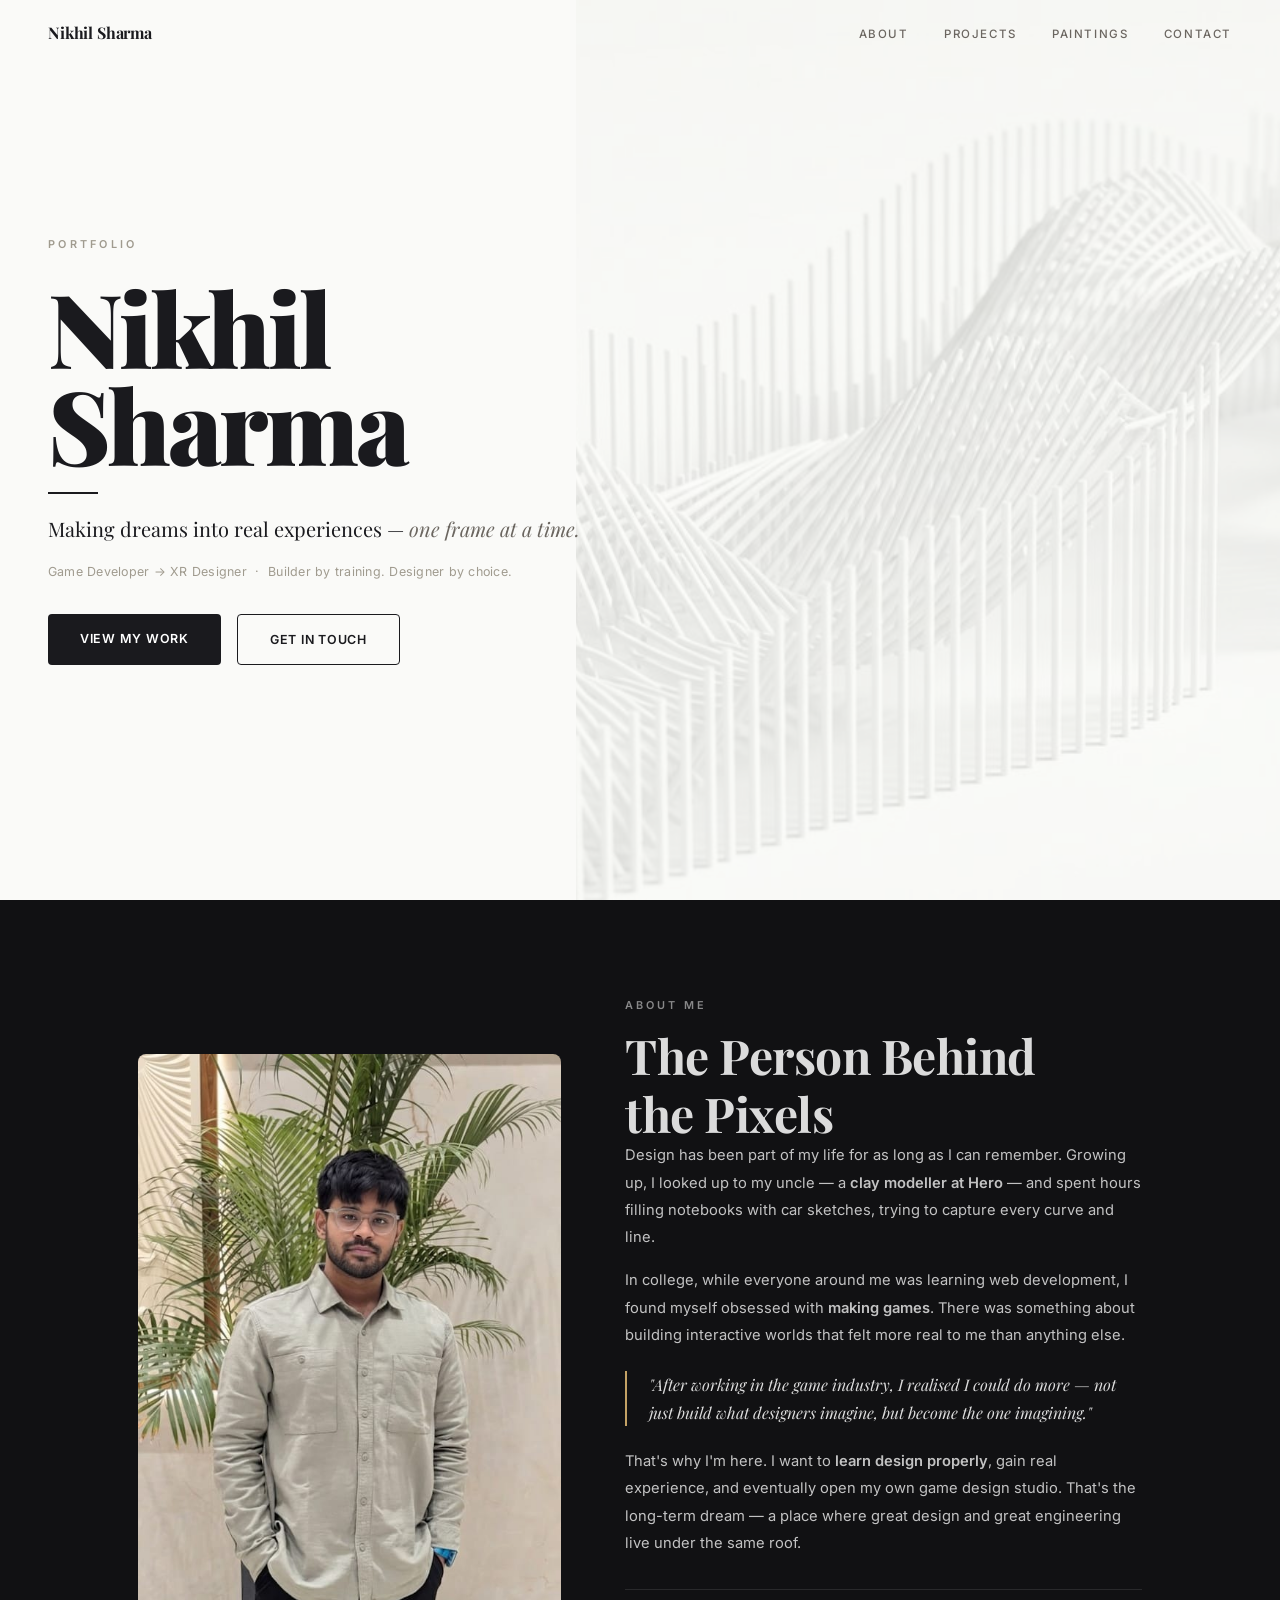
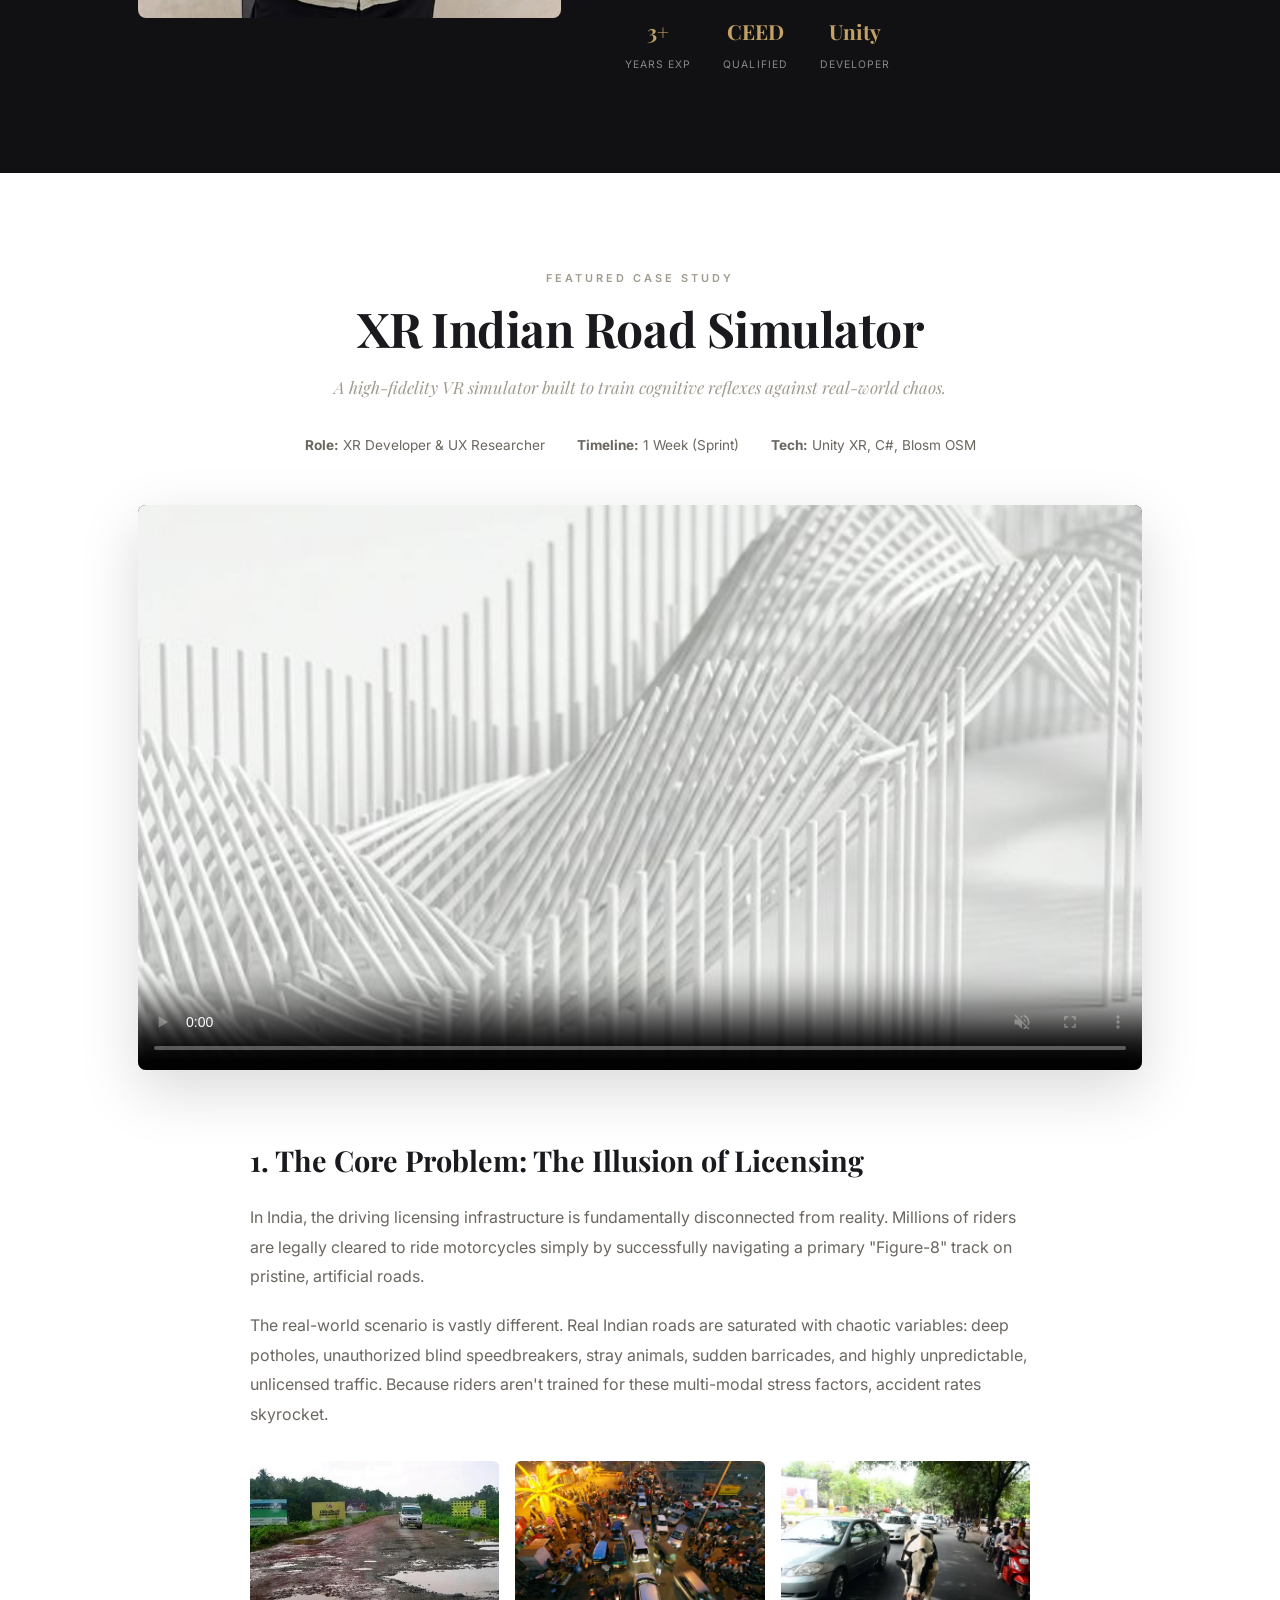
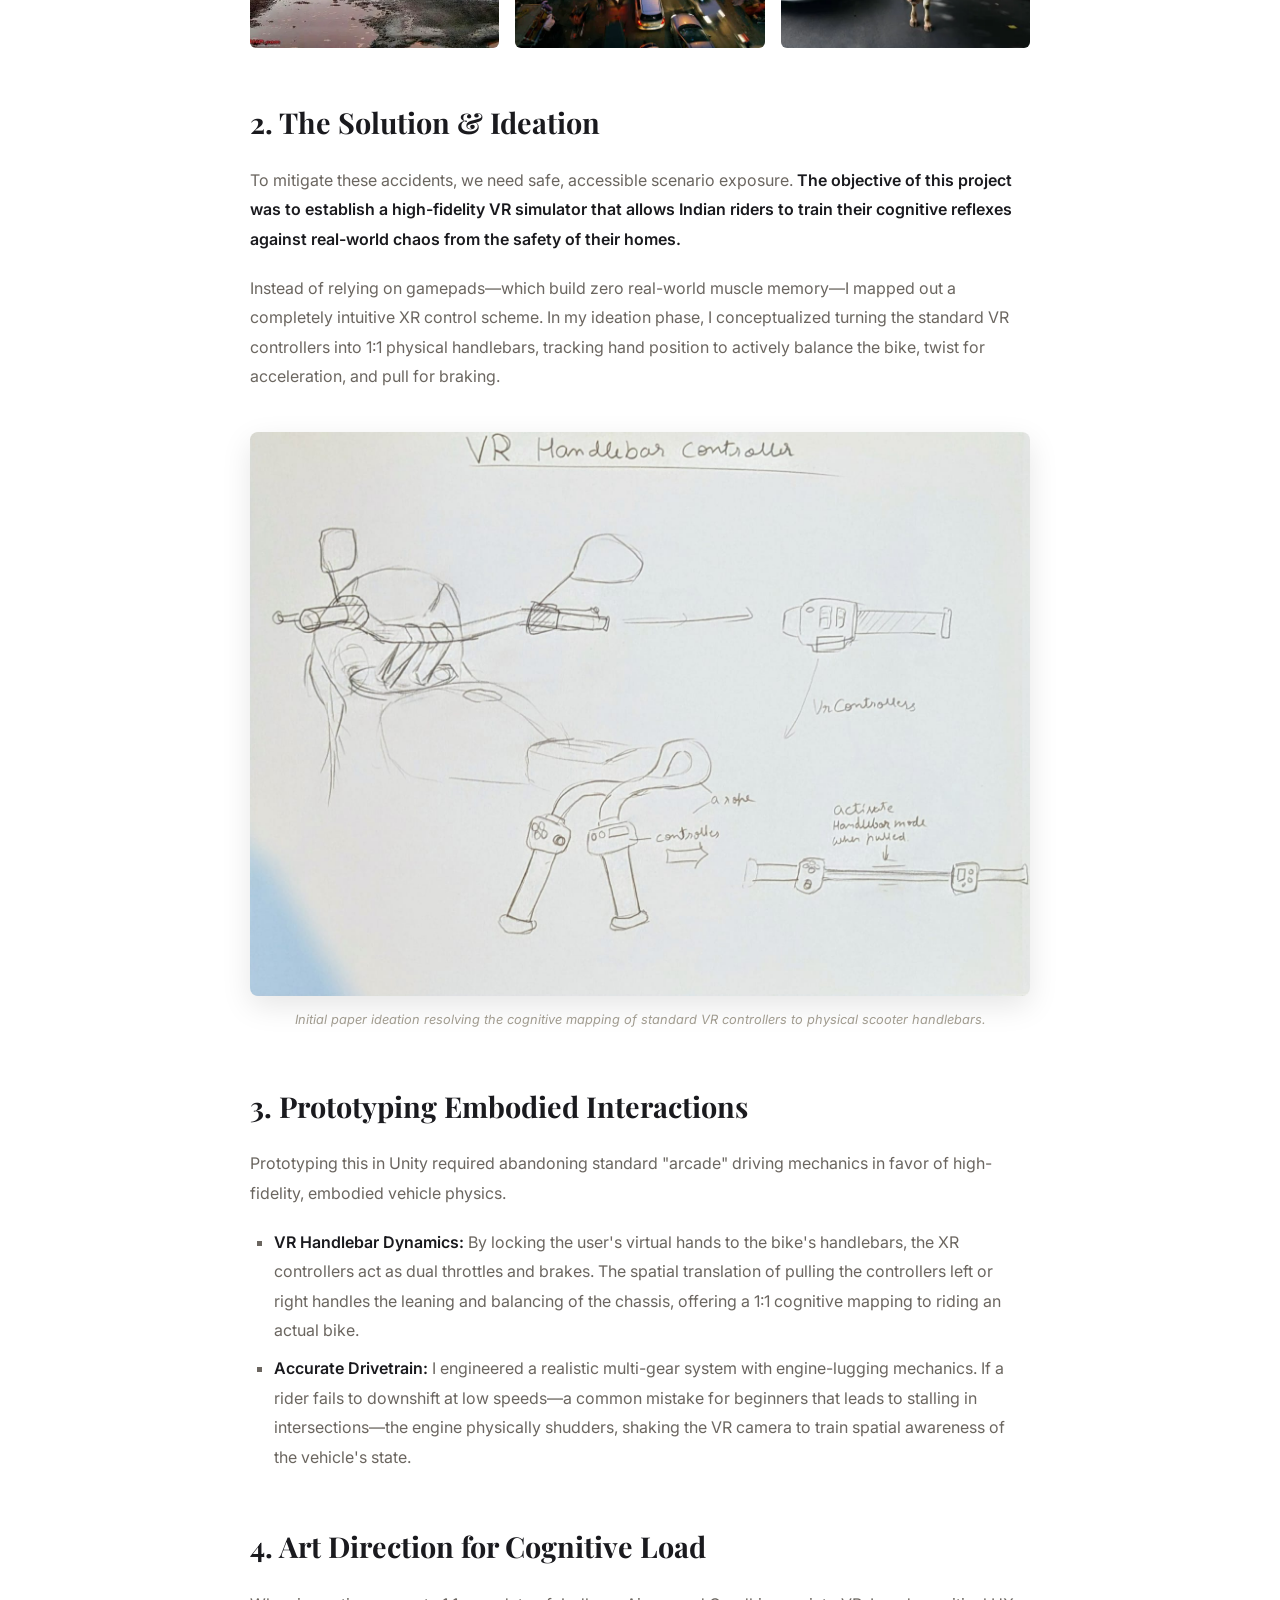
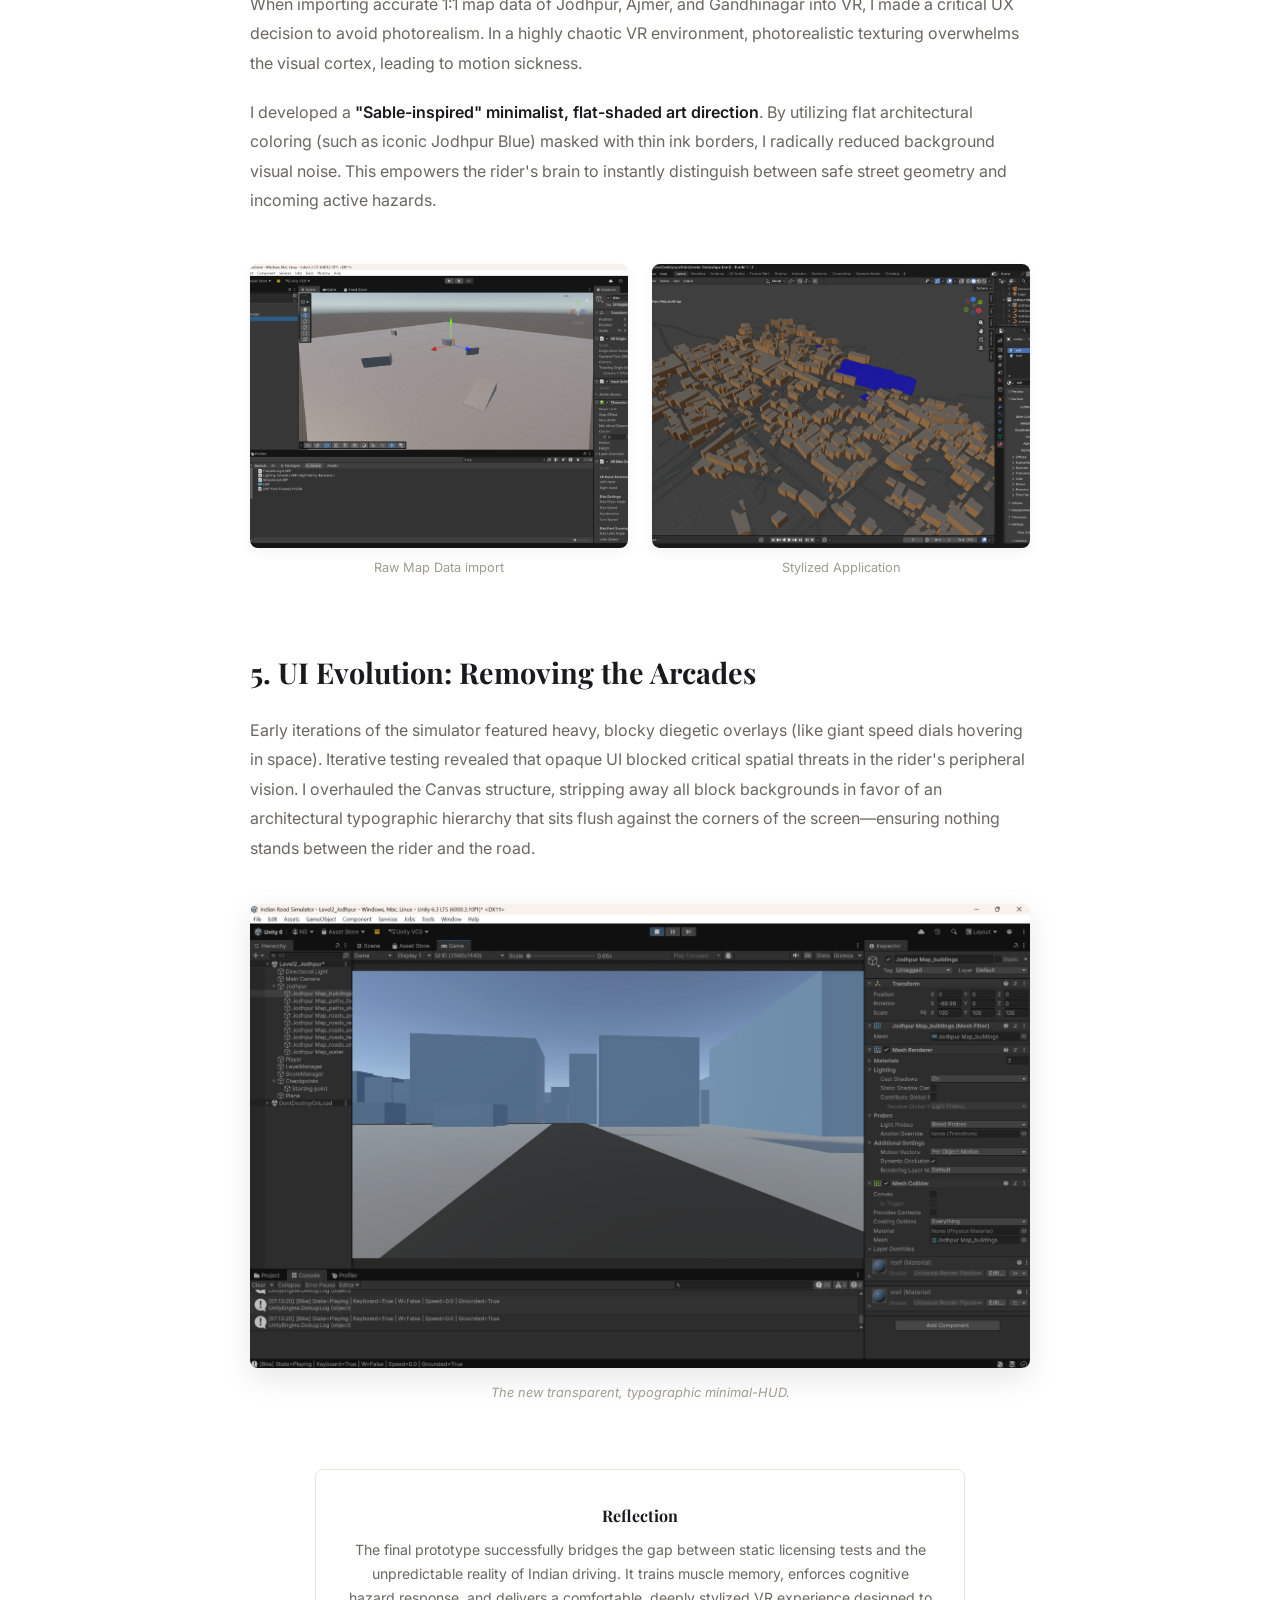
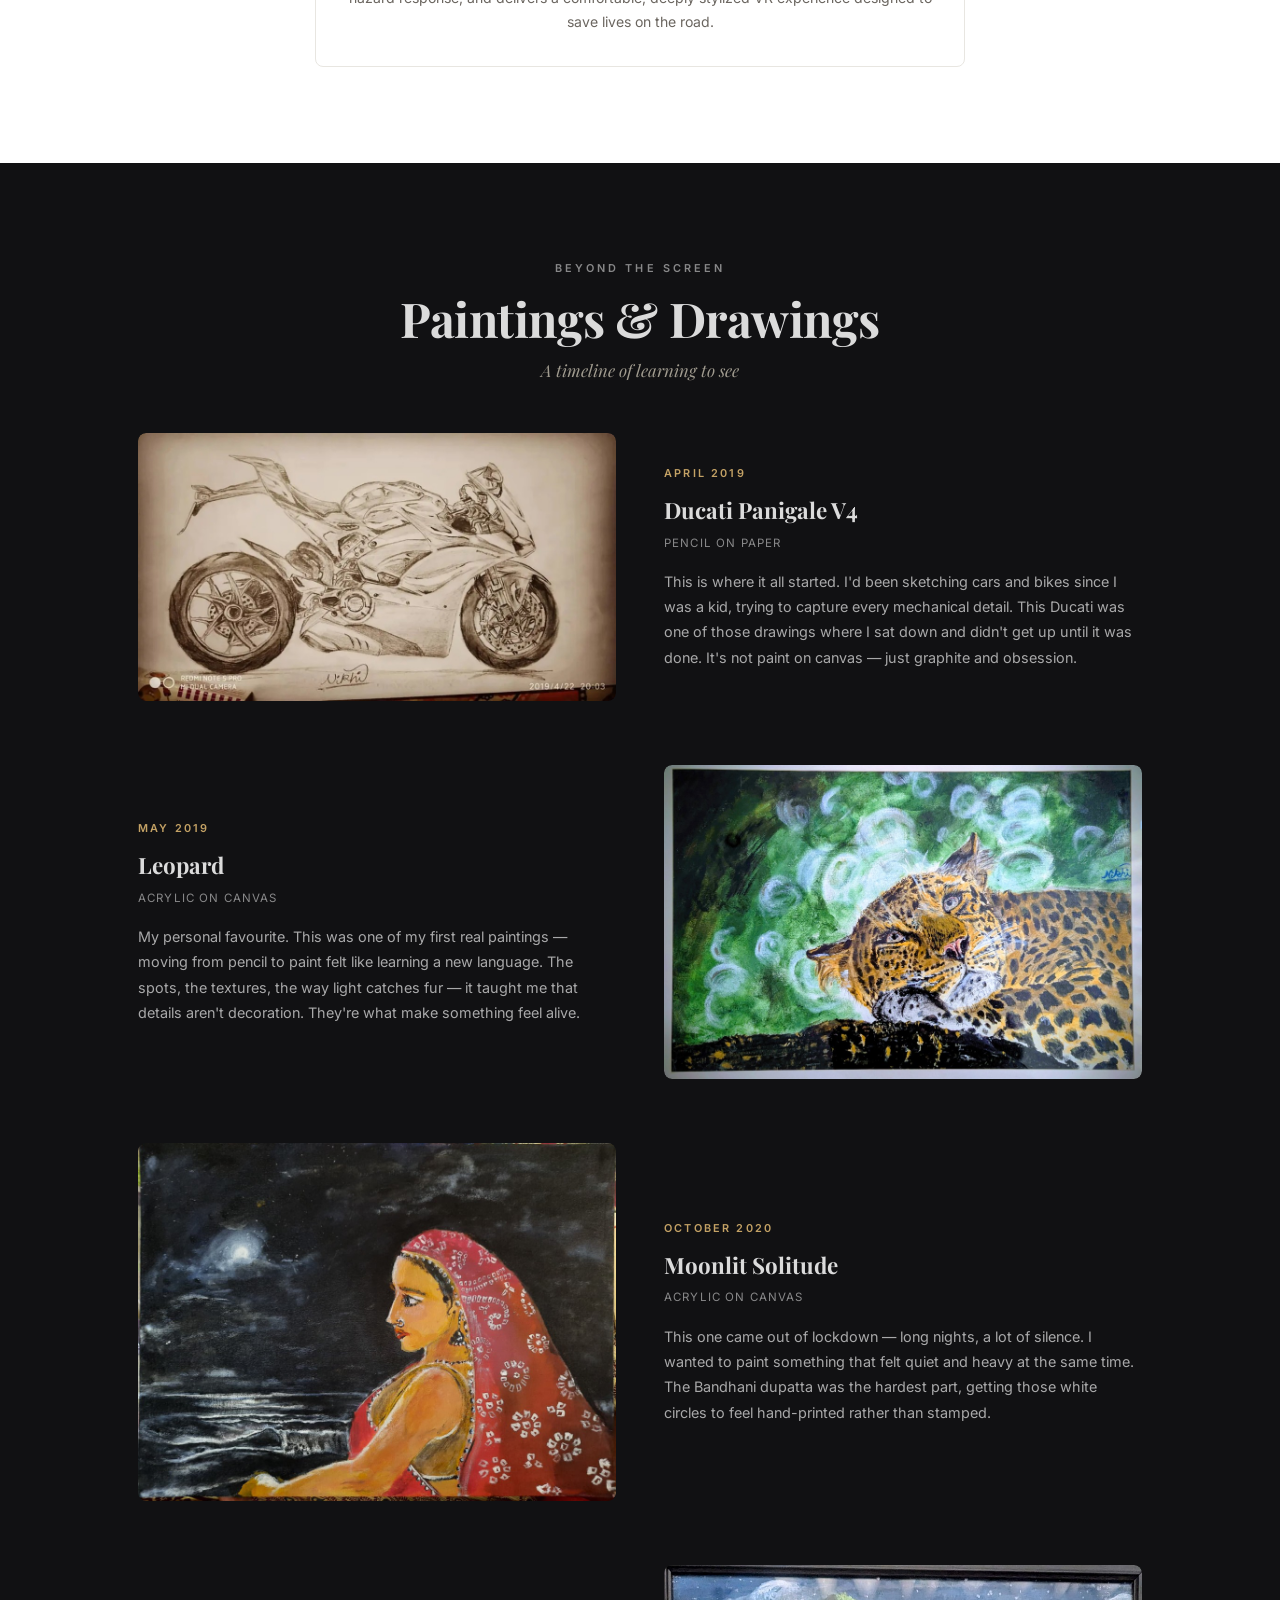
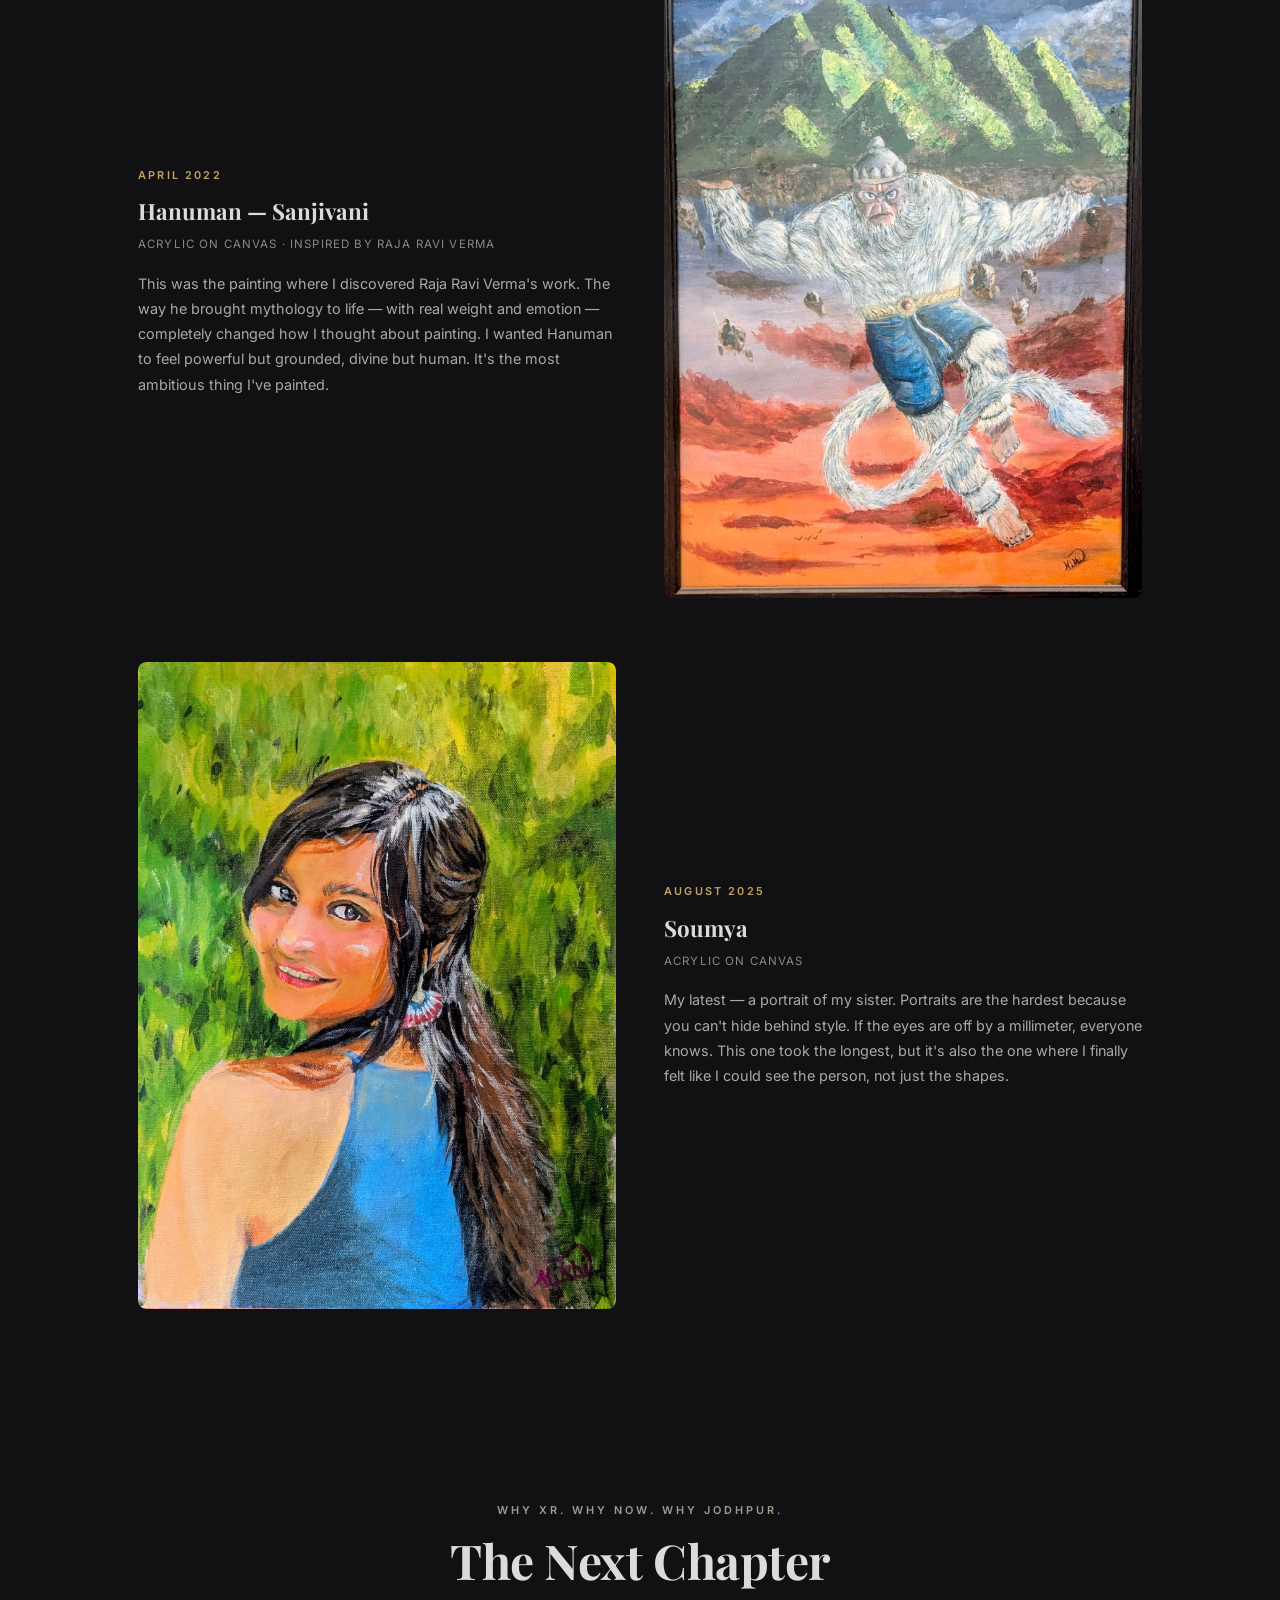
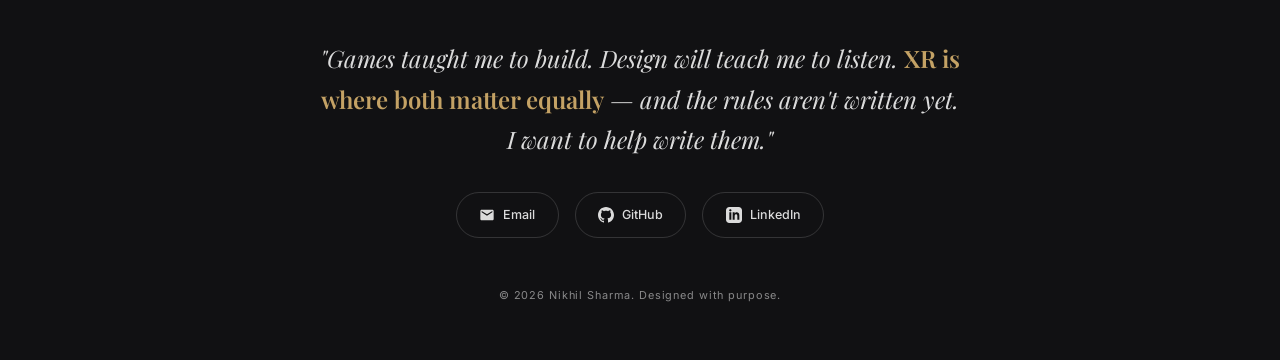
==== commit ed03e947: "Finalized XR Portfolio Case Study with high-res assets" ====
--- a/index.html
+++ b/index.html
@@ -16,7 +16,6 @@
     <ul class="nav-links" id="navLinks">
       <li><a href="#about">About</a></li>
       <li><a href="#project1">Projects</a></li>
-      <li><a href="#gamedev">Game Dev</a></li>
       <li><a href="#paintings">Paintings</a></li>
       <li><a href="#contact">Contact</a></li>
     </ul>
@@ -88,124 +87,95 @@
   </section>
 
 
-  <!-- PROJECT 1 -->
+  <!-- CASE STUDY: XR INDIAN ROAD SIMULATOR -->
   <section class="section" id="project1">
     <div class="container">
       <div class="section-header reveal">
-        <p class="section-label">Featured Project</p>
-        <h2 class="section-title">XR Indian Road Simulator</h2>
-        <p class="section-subtitle">Navigating Beautiful Chaos</p>
-      </div>
-
-      <div class="project-intro reveal">
-        <p>
-          Indian roads are a sensory overload — a design problem no one has solved properly.
-          What if you could <em>experience</em> that beautiful chaos in VR, feeling every honk, 
-          every swerve, every near-miss through your hands on virtual handlebars?
-        </p>
-      </div>
-
-      <div class="project-hero reveal-scale">
-        <div class="placeholder-box">
-          <span>🎮</span>
-          <p>Simulator Screenshot — Coming Soon</p>
-        </div>
-      </div>
-
-      <div class="cards-row stagger-children">
-        <div class="card reveal">
-          <div class="card-icon">🕹️</div>
-          <h3>The Interaction</h3>
-          <p>VR controllers become handlebars. Wrist rotation maps to throttle. Physical intuition meets digital world.</p>
-        </div>
-        <div class="card reveal">
-          <div class="card-icon">🐄</div>
-          <h3>The World</h3>
-          <p>Cows, autos, aunties — unpredictable agents that force the player to <em>read</em> the environment.</p>
-        </div>
-        <div class="card reveal">
-          <div class="card-icon">🧠</div>
-          <h3>The Challenge</h3>
-          <p>Motion sickness: every speed curve, every camera movement tuned to keep immersion without nausea.</p>
-        </div>
-      </div>
-
-      <div class="screenshots-row stagger-children">
-        <div class="placeholder-box placeholder-wide reveal">
-          <span>🏍️</span><p>Handlebar Mechanic</p>
-        </div>
-        <div class="placeholder-box placeholder-wide reveal">
-          <span>🌆</span><p>Street Scene</p>
-        </div>
-      </div>
-
-      <div class="reflection-box reveal">
-        <h4>What I'd Do Differently</h4>
-        <p>If I started over, I'd spend more time on audio design. The sounds of Indian roads — the layered honking, the vendors, the chaos — are just as important as the visuals for immersion.</p>
-      </div>
-    </div>
-  </section>
-
-
-  <!-- PROJECT 2 -->
-  <section class="section section-dark">
-    <div class="container">
-      <div class="section-header reveal">
-        <p class="section-label">Project 02</p>
-        <h2 class="section-title">Your Second Project</h2>
-      </div>
-      <div class="project-intro reveal">
-        <p>What was the question you were asking? Describe the core design challenge and what drove you to build this.</p>
-      </div>
-      <div class="project-hero reveal-scale">
-        <div class="placeholder-box">
-          <span>📐</span>
-          <p>Project 2 Screenshot — Add Your Image</p>
-        </div>
-      </div>
-      <div class="cards-row stagger-children" style="max-width: 700px; margin: 0 auto;">
-        <div class="card reveal">
-          <div class="card-icon">🔍</div>
-          <h3>What I Built</h3>
-          <p>Describe the project, tools used, and the core mechanic.</p>
-        </div>
-        <div class="card reveal">
-          <div class="card-icon">💡</div>
-          <h3>What I Learned</h3>
-          <p>What broke? What surprised you? What would you carry forward?</p>
-        </div>
-      </div>
-    </div>
-  </section>
-
-
-  <!-- GAME DEV -->
-  <section class="section" id="gamedev">
-    <div class="container">
-      <div class="section-header reveal">
-        <p class="section-label">Professional Work</p>
-        <h2 class="section-title">3 Years of Game Development</h2>
-      </div>
-      <div class="gamedev-row stagger-children">
-        <div class="gamedev-card reveal">
-          <div class="gamedev-img"><span>🎮 Project Screenshot</span></div>
-          <div class="gamedev-body">
-            <h3>Game Project One</h3>
-            <p>Brief description — what it was, your role, the platform.</p>
-            <div class="dq">"I made the enemy slower up close. It made players feel powerful in a way that winning never could."</div>
-          </div>
-        </div>
-        <div class="gamedev-card reveal">
-          <div class="gamedev-img"><span>🎮 Project Screenshot</span></div>
-          <div class="gamedev-body">
-            <h3>Game Project Two</h3>
-            <p>Brief description — what it was, your role, the platform.</p>
-            <div class="dq">"Add a design decision you made — not code, but a moment where you shaped the player experience."</div>
-          </div>
-        </div>
-      </div>
-    </div>
-  </section>
+        <p class="section-label">Featured Case Study</p>
+        <h2 class="section-title" style="margin-bottom: 1rem;">XR Indian Road Simulator</h2>
+        <p class="section-subtitle">A high-fidelity VR simulator built to train cognitive reflexes against real-world chaos.</p>
+        
+        <div style="margin-top: 2rem; display: flex; gap: 2rem; flex-wrap: wrap; justify-content: center; font-size: 0.85rem; color: var(--gray-600);">
+          <span><strong>Role:</strong> XR Developer & UX Researcher</span>
+          <span><strong>Timeline:</strong> 1 Week (Sprint)</span>
+          <span><strong>Tech:</strong> Unity XR, C#, Blosm OSM</span>
+        </div>
+      </div>
+
+      <!-- VIDEO HERO -->
+      <div class="video-wrapper reveal-scale">
+        <video controls autoplay muted loop playsinline poster="assets/hero_bg.png">
+          <source src="assets/final_prototype.mp4" type="video/mp4">
+        </video>
+      </div>
+
+      <div class="case-study-text reveal">
+        <h3>1. The Core Problem: The Illusion of Licensing</h3>
+        <p>In India, the driving licensing infrastructure is fundamentally disconnected from reality. Millions of riders are legally cleared to ride motorcycles simply by successfully navigating a primary "Figure-8" track on pristine, artificial roads.</p>
+        <p>The real-world scenario is vastly different. Real Indian roads are saturated with chaotic variables: deep potholes, unauthorized blind speedbreakers, stray animals, sudden barricades, and highly unpredictable, unlicensed traffic. Because riders aren't trained for these multi-modal stress factors, accident rates skyrocket.</p>
+        
+        <div style="display: grid; grid-template-columns: repeat(3, 1fr); gap: 1rem; margin-top: 2rem;">
+          <img src="assets/problem_bad_roads.webp" alt="Bad Indian Roads" style="width: 100%; border-radius: 6px; aspect-ratio: 4/3; object-fit: cover;">
+          <img src="assets/problem_traffic.webp" alt="Heavy Traffic" style="width: 100%; border-radius: 6px; aspect-ratio: 4/3; object-fit: cover;">
+          <img src="assets/problem_cow.webp" alt="Stray Animals on Road" style="width: 100%; border-radius: 6px; aspect-ratio: 4/3; object-fit: cover;">
+        </div>
+      </div>
+
+      <div class="case-study-text reveal">
+        <h3>2. The Solution & Ideation</h3>
+        <p>To mitigate these accidents, we need safe, accessible scenario exposure. <strong>The objective of this project was to establish a high-fidelity VR simulator that allows Indian riders to train their cognitive reflexes against real-world chaos from the safety of their homes.</strong></p>
+        <p>Instead of relying on gamepads—which build zero real-world muscle memory—I mapped out a completely intuitive XR control scheme. In my ideation phase, I conceptualized turning the standard VR controllers into 1:1 physical handlebars, tracking hand position to actively balance the bike, twist for acceleration, and pull for braking.</p>
+        
+        <div style="margin-top: 2.5rem; text-align: center;">
+          <img src="assets/sketch_vr.jpg" alt="VR Handlebar Ideation Sketch" style="max-width: 100%; border-radius: 8px; box-shadow: 0 10px 30px rgba(0,0,0,0.1);">
+          <p style="font-size: 0.8rem; color: var(--gray-400); margin-top: 0.8rem; font-style: italic;">Initial paper ideation resolving the cognitive mapping of standard VR controllers to physical scooter handlebars.</p>
+        </div>
+      </div>
+
+      <div class="case-study-text reveal">
+        <h3>3. Prototyping Embodied Interactions</h3>
+        <p>Prototyping this in Unity required abandoning standard "arcade" driving mechanics in favor of high-fidelity, embodied vehicle physics.</p>
+        <ul>
+          <li><strong>VR Handlebar Dynamics:</strong> By locking the user's virtual hands to the bike's handlebars, the XR controllers act as dual throttles and brakes. The spatial translation of pulling the controllers left or right handles the leaning and balancing of the chassis, offering a 1:1 cognitive mapping to riding an actual bike.</li>
+          <li><strong>Accurate Drivetrain:</strong> I engineered a realistic multi-gear system with engine-lugging mechanics. If a rider fails to downshift at low speeds—a common mistake for beginners that leads to stalling in intersections—the engine physically shudders, shaking the VR camera to train spatial awareness of the vehicle's state.</li>
+        </ul>
+      </div>
+
+      <div class="case-study-text reveal">
+        <h3>4. Art Direction for Cognitive Load</h3>
+        <p>When importing accurate 1:1 map data of Jodhpur, Ajmer, and Gandhinagar into VR, I made a critical UX decision to avoid photorealism. In a highly chaotic VR environment, photorealistic texturing overwhelms the visual cortex, leading to motion sickness.</p>
+        <p>I developed a <strong>"Sable-inspired" minimalist, flat-shaded art direction</strong>. By utilizing flat architectural coloring (such as iconic Jodhpur Blue) masked with thin ink borders, I radically reduced background visual noise. This empowers the rider's brain to instantly distinguish between safe street geometry and incoming active hazards.</p>
+        
+        <div class="media-grid-2">
+          <div>
+            <img src="assets/screenshot_1.png" alt="Raw Blosm Unity Map Import" style="width: 100%; border-radius: 8px; box-shadow: 0 4px 12px rgba(0,0,0,0.05); aspect-ratio: 4/3; object-fit: cover;">
+            <p style="font-size: 0.8rem; color: var(--gray-400); margin-top: 0.5rem; text-align: center;">Raw Map Data import</p>
+          </div>
+          <div>
+            <img src="assets/screenshot_2.png" alt="Sable Architectural Styling" style="width: 100%; border-radius: 8px; box-shadow: 0 4px 12px rgba(0,0,0,0.05); aspect-ratio: 4/3; object-fit: cover;">
+            <p style="font-size: 0.8rem; color: var(--gray-400); margin-top: 0.5rem; text-align: center;">Stylized Application</p>
+          </div>
+        </div>
+      </div>
+
+      <div class="case-study-text reveal">
+        <h3>5. UI Evolution: Removing the Arcades</h3>
+        <p>Early iterations of the simulator featured heavy, blocky diegetic overlays (like giant speed dials hovering in space). Iterative testing revealed that opaque UI blocked critical spatial threats in the rider's peripheral vision. I overhauled the Canvas structure, stripping away all block backgrounds in favor of an architectural typographic hierarchy that sits flush against the corners of the screen—ensuring nothing stands between the rider and the road.</p>
+        
+        <div style="margin-top: 2.5rem; text-align: center;">
+          <img src="assets/screenshot_3.png" alt="HUD Application" style="max-width: 100%; border-radius: 8px; box-shadow: 0 10px 30px rgba(0,0,0,0.1);">
+          <p style="font-size: 0.8rem; color: var(--gray-400); margin-top: 0.8rem; font-style: italic;">The new transparent, typographic minimal-HUD.</p>
+        </div>
+      </div>
+      
+      <div class="reflection-box reveal" style="margin-top: 4rem;">
+        <h4>Reflection</h4>
+        <p>The final prototype successfully bridges the gap between static licensing tests and the unpredictable reality of Indian driving. It trains muscle memory, enforces cognitive hazard response, and delivers a comfortable, deeply stylized VR experience designed to save lives on the road.</p>
+      </div>
+
+    </div>
+  </section>
+
 
 
   <!-- PAINTINGS -->
--- a/styles.css
+++ b/styles.css
@@ -468,6 +468,92 @@
 }
 .reflection-box p { font-size: 0.88rem; color: var(--gray-600); line-height: 1.7; }
 
+/* ═══════════ CASE STUDY UTILITIES ═══════════ */
+.case-study-text {
+  max-width: 780px;
+  margin: 0 auto 3rem;
+  font-size: 1rem;
+  line-height: 1.85;
+  color: var(--gray-600);
+}
+.case-study-text h3 {
+  font-family: var(--font-serif);
+  font-size: 1.8rem;
+  font-weight: 700;
+  color: var(--dark);
+  margin: 2.5rem 0 1rem;
+}
+.case-study-text p {
+  margin-bottom: 1.2rem;
+}
+.case-study-text ul {
+  margin-left: 1.5rem;
+  margin-bottom: 1.5rem;
+  list-style-type: square;
+}
+.case-study-text li {
+  margin-bottom: 0.5rem;
+}
+.case-study-text strong {
+  color: var(--dark);
+  font-weight: 600;
+}
+
+.video-wrapper {
+  width: 100%;
+  max-width: 1100px;
+  margin: 0 auto 4rem;
+  border-radius: 8px;
+  overflow: hidden;
+  box-shadow: 0 20px 60px rgba(0,0,0,0.15);
+  background: var(--dark);
+  aspect-ratio: 16/9;
+  position: relative;
+}
+.video-wrapper video {
+  width: 100%;
+  height: 100%;
+  object-fit: cover;
+}
+
+.media-grid-2 {
+  display: grid;
+  grid-template-columns: 1fr 1fr;
+  gap: 1.5rem;
+  margin: 3rem 0;
+}
+
+.placeholder-img {
+  width: 100%;
+  background: var(--cream);
+  border: 1.5px dashed var(--gray-200);
+  border-radius: 8px;
+  display: flex;
+  flex-direction: column;
+  align-items: center;
+  justify-content: center;
+  color: var(--gray-400);
+  padding: 3rem;
+  text-align: center;
+}
+.placeholder-img span {
+  font-size: 2rem;
+  margin-bottom: 0.5rem;
+  color: var(--gray-600);
+}
+.placeholder-16-9 { aspect-ratio: 16/9; }
+.placeholder-4-3 { aspect-ratio: 4/3; }
+
+.placeholder-hint {
+  font-family: monospace;
+  font-size: 0.7rem;
+  background: white;
+  padding: 4px 8px;
+  border-radius: 4px;
+  margin-top: 1rem;
+  border: 1px solid var(--gray-200);
+}
+
 
 /* ═══════════ GAME DEV ═══════════ */
 .gamedev-row {
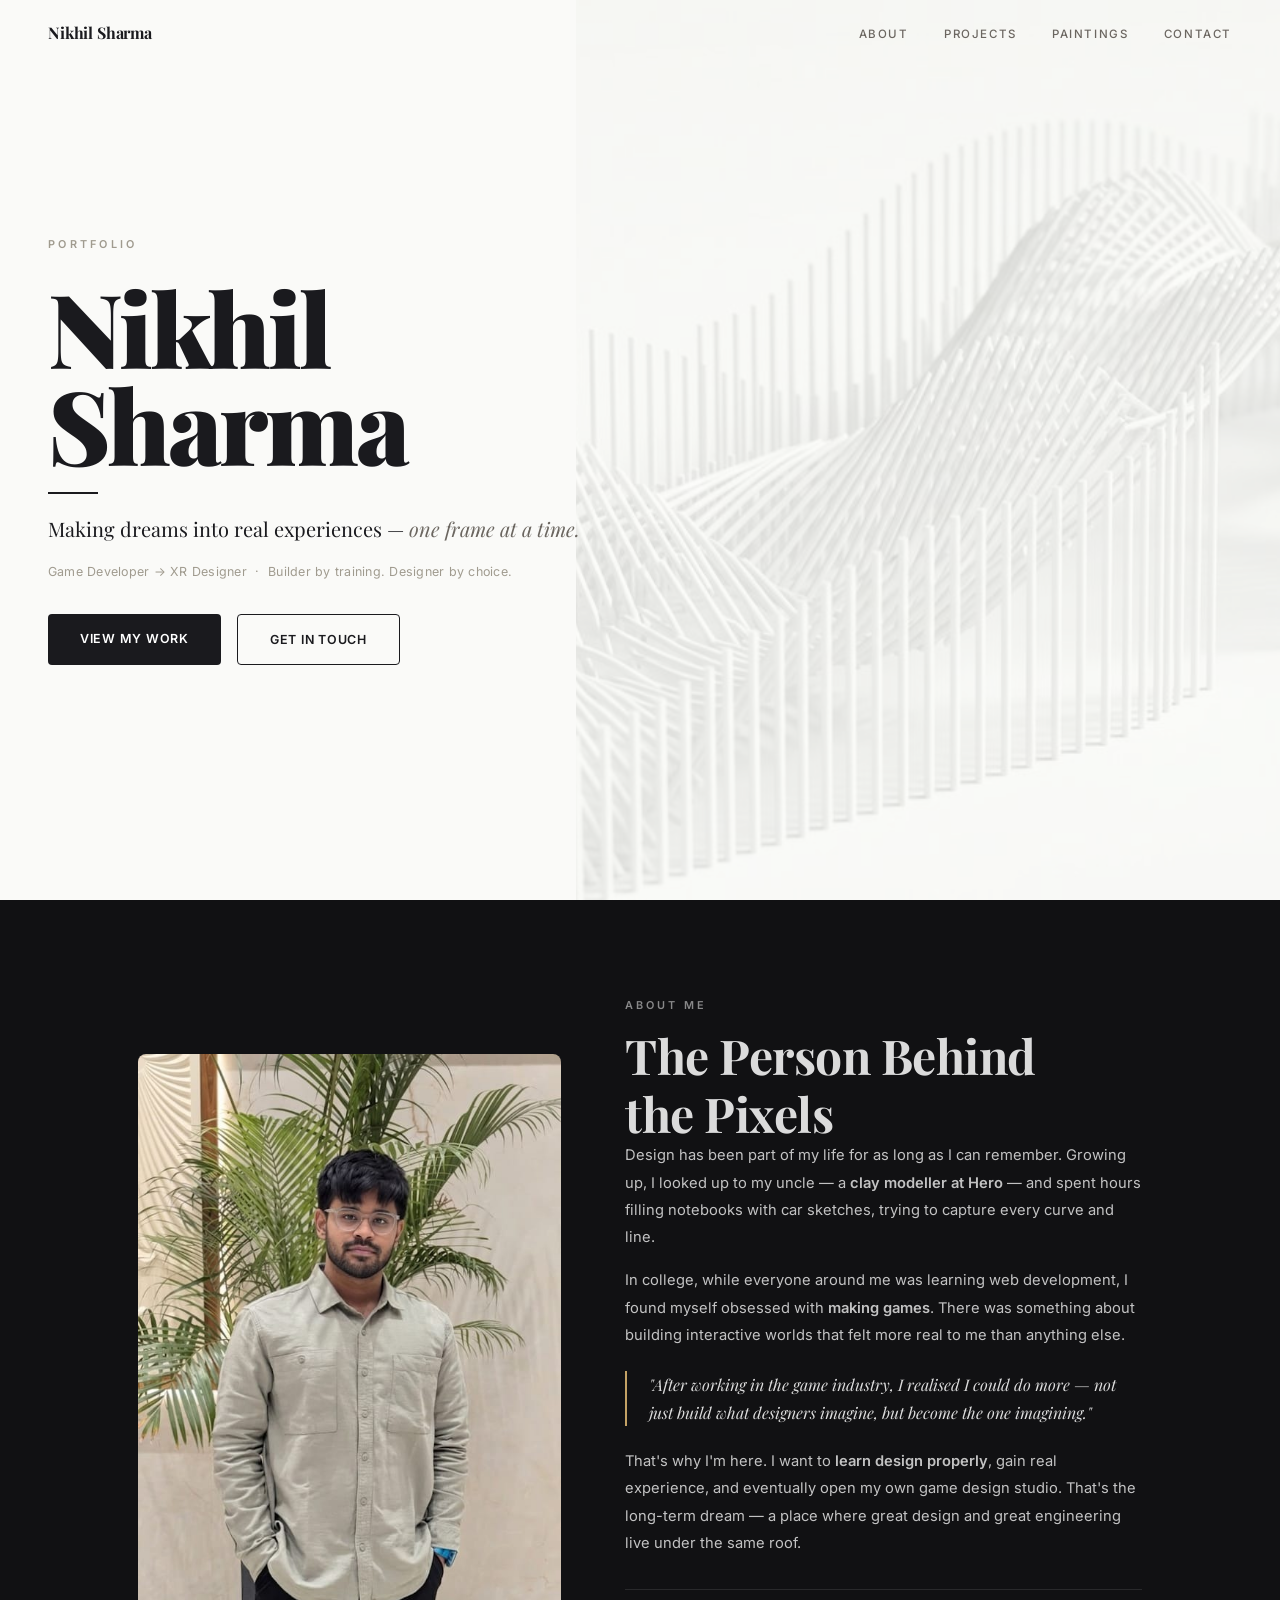
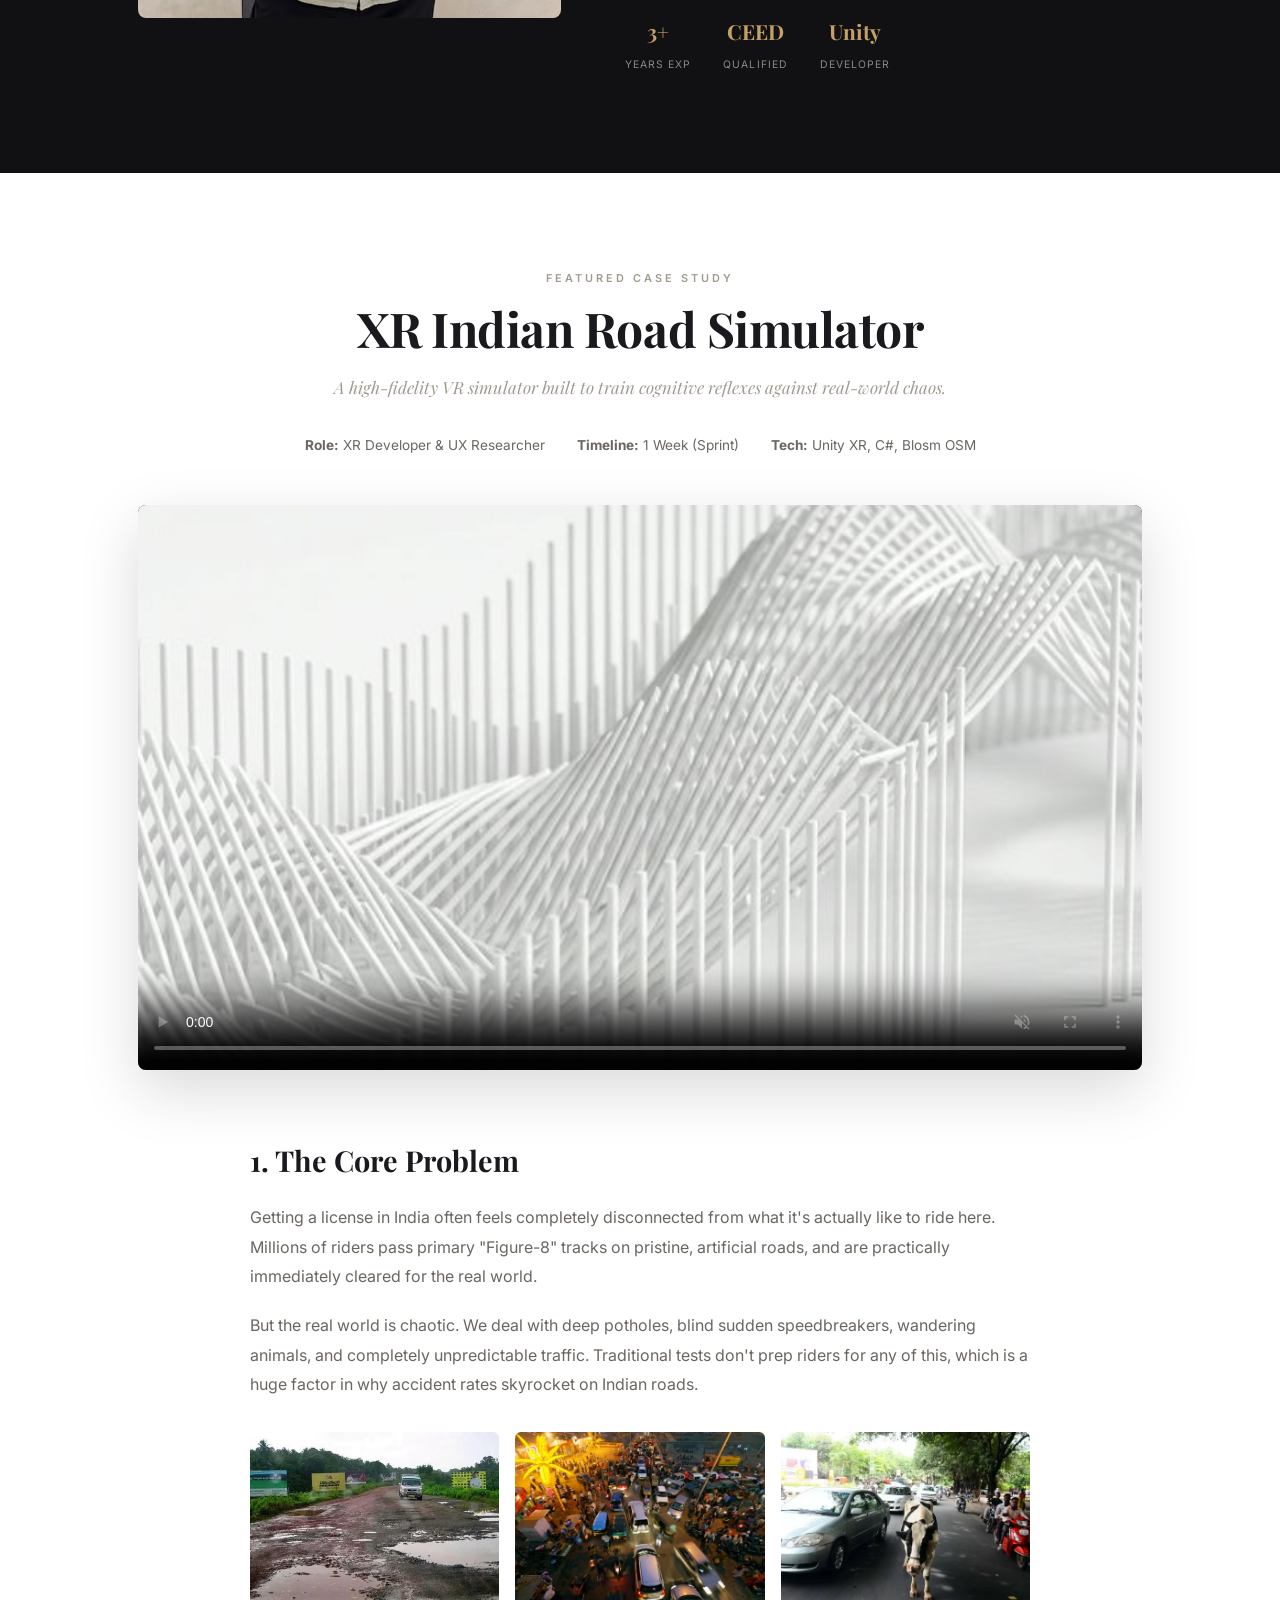
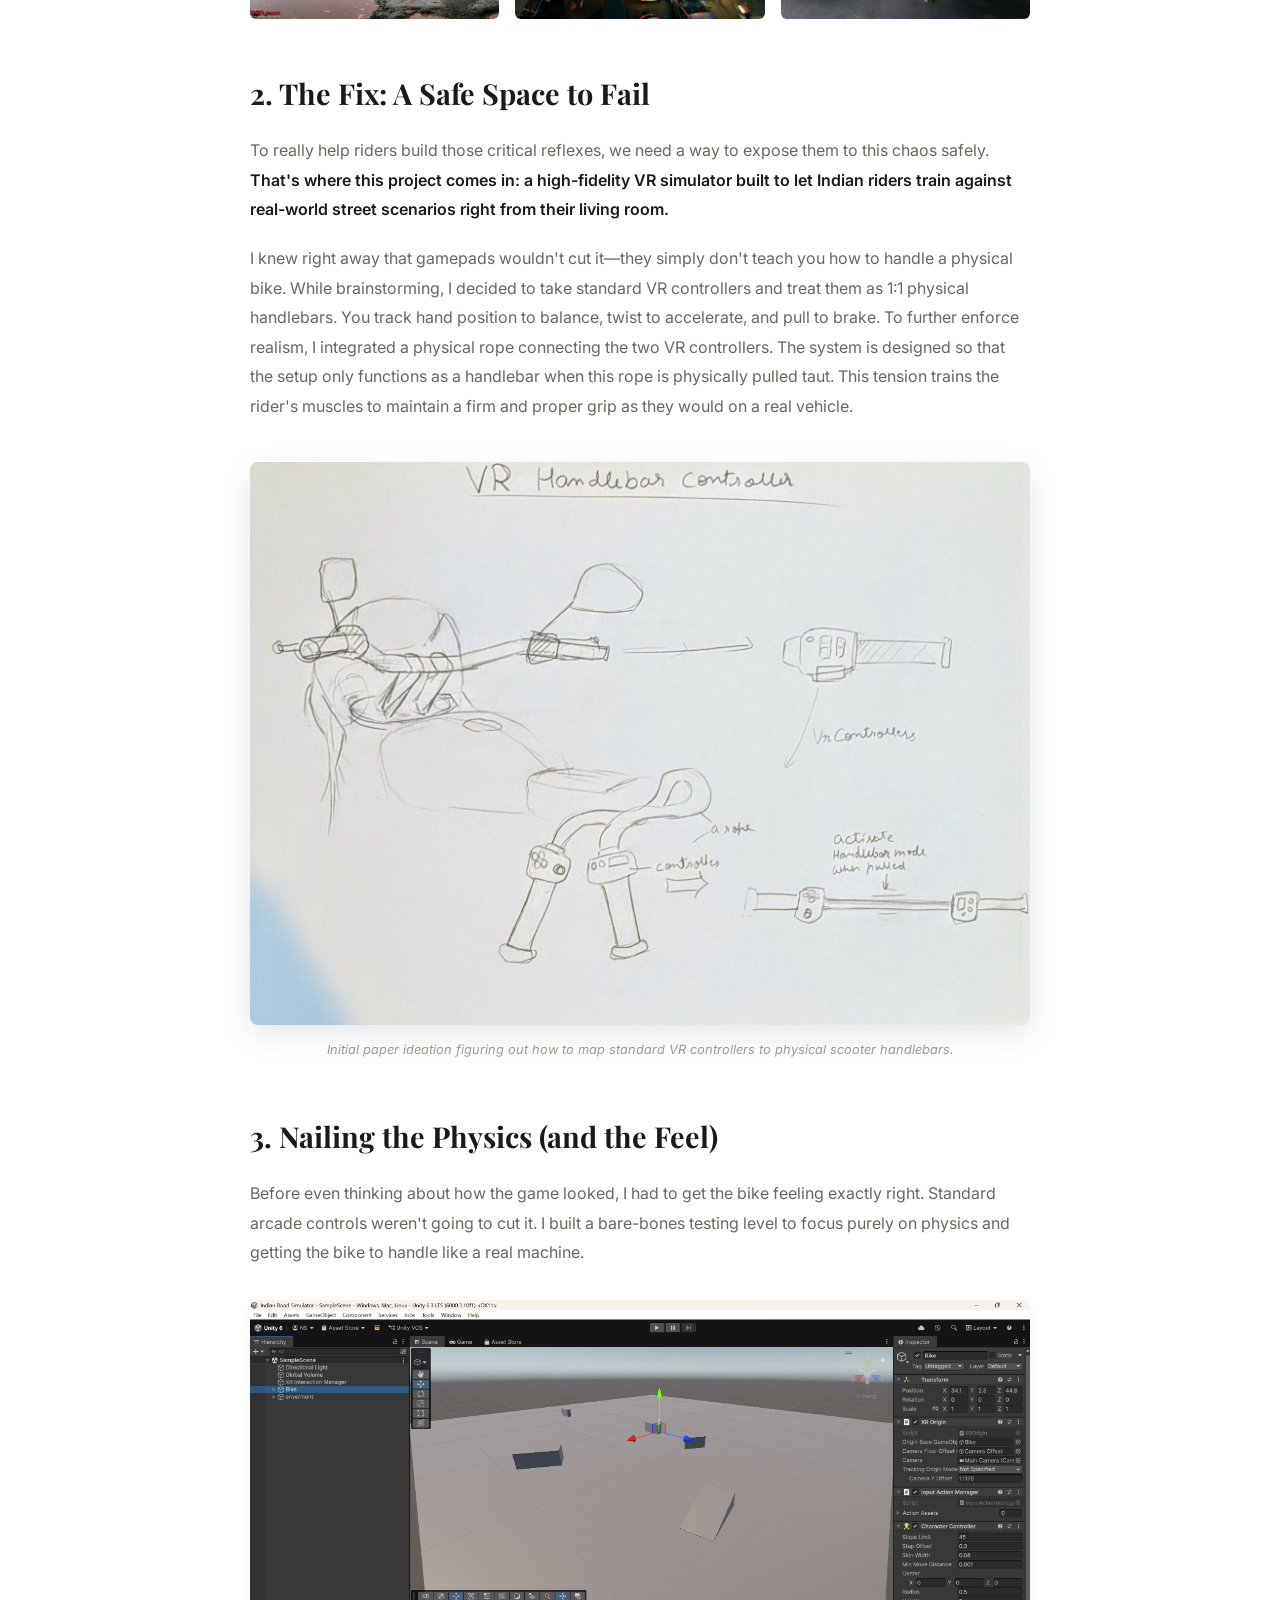
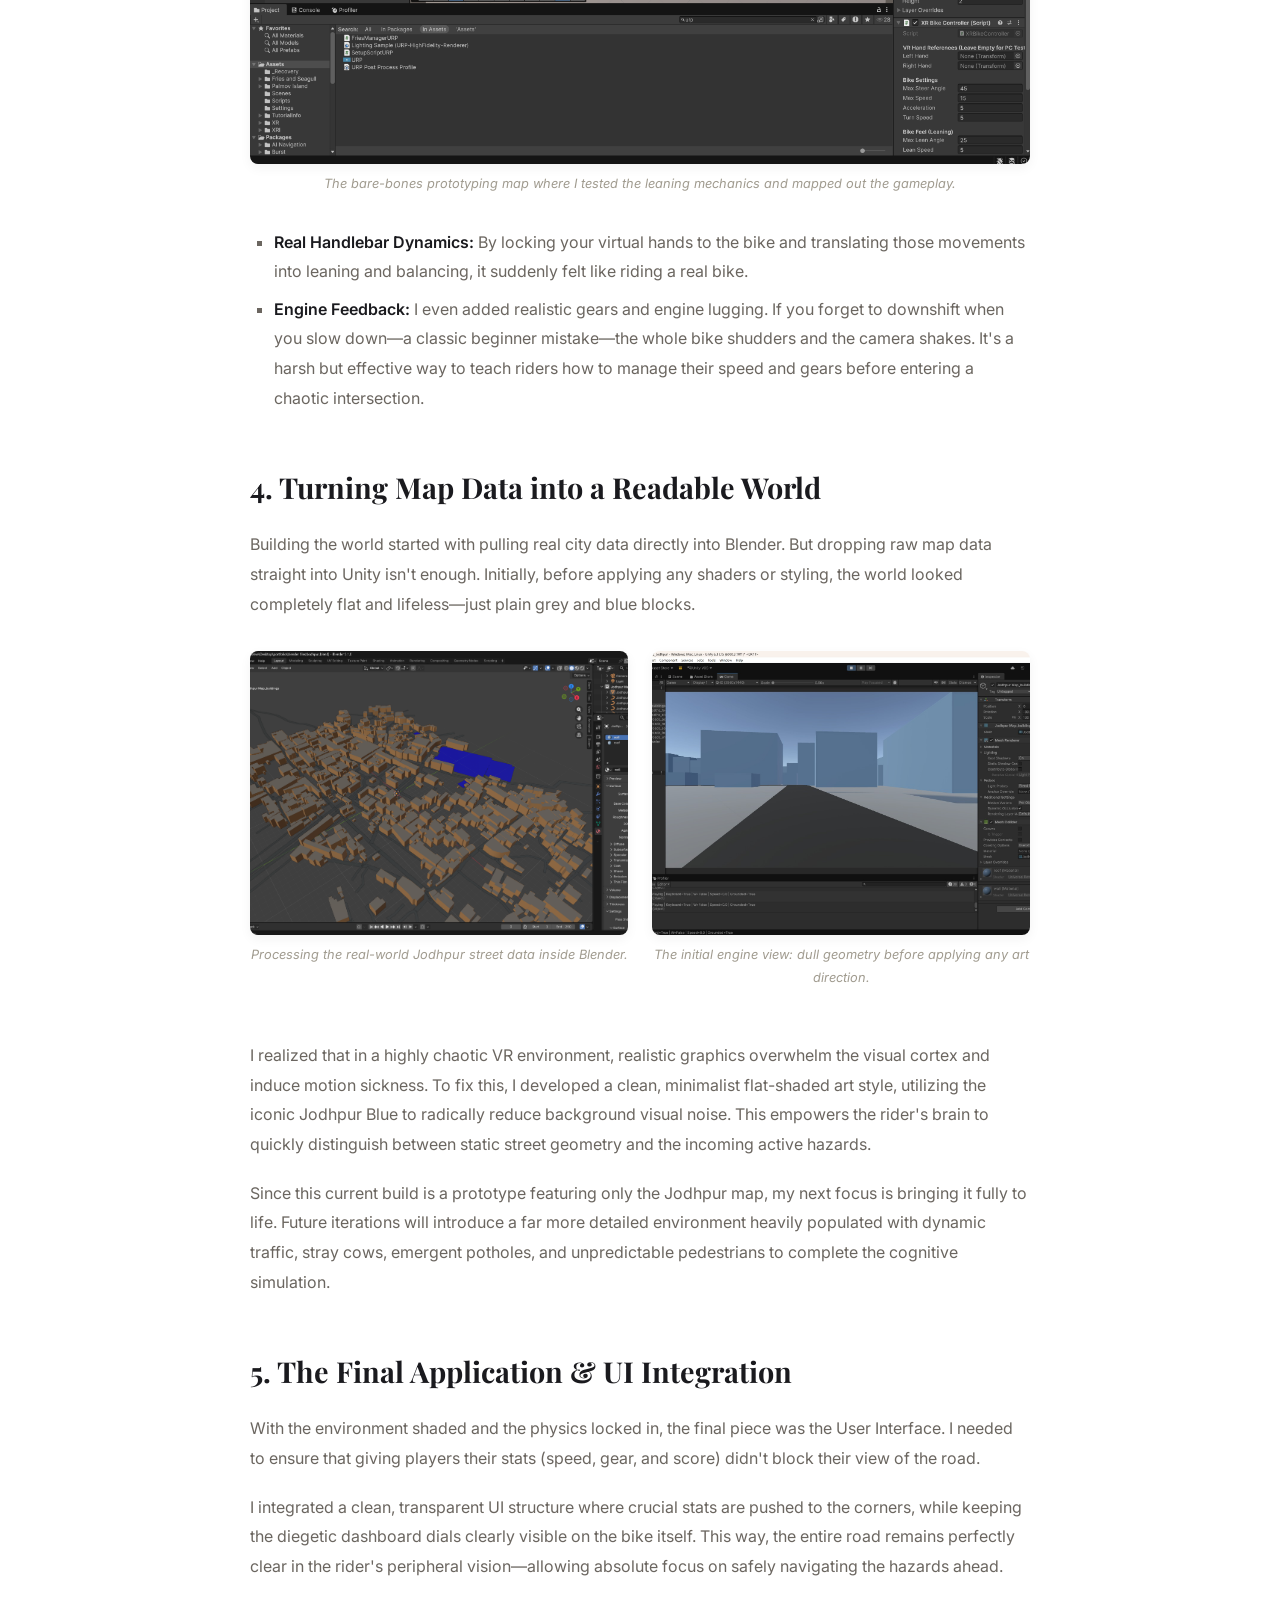
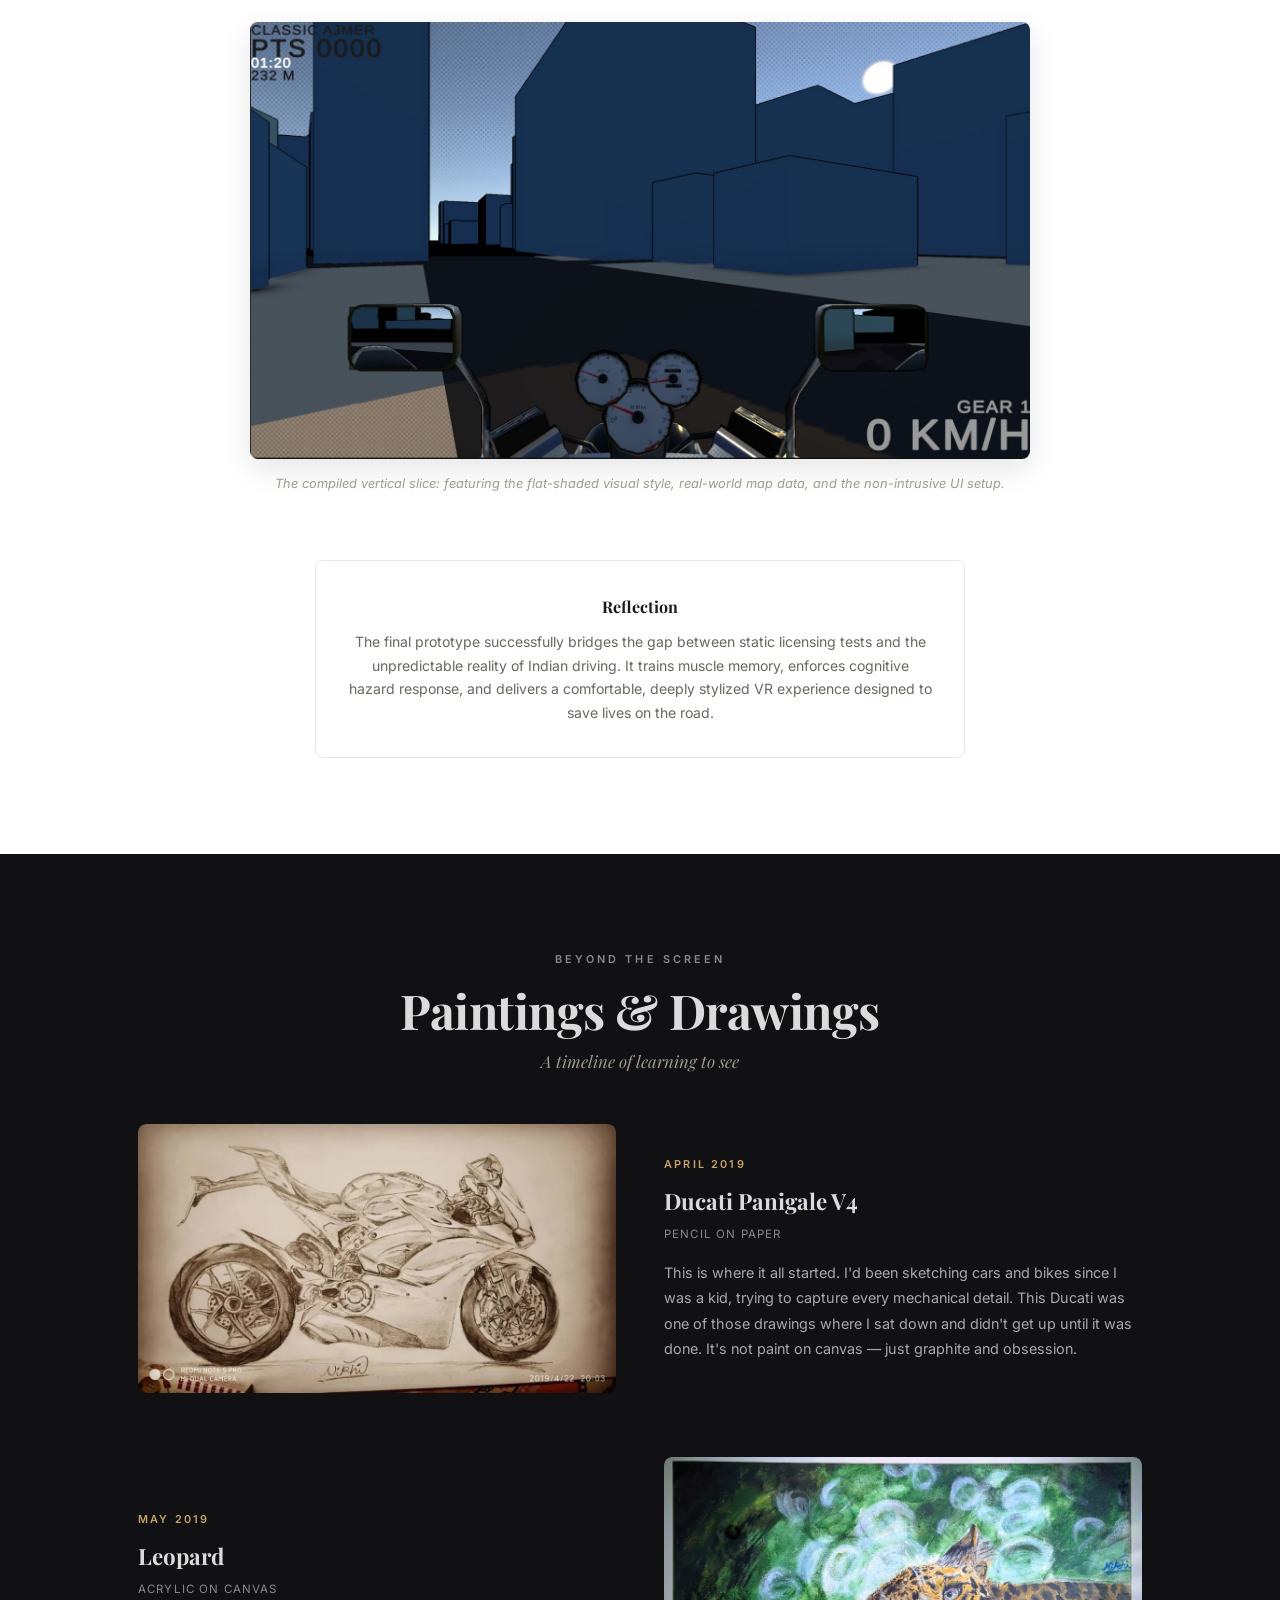
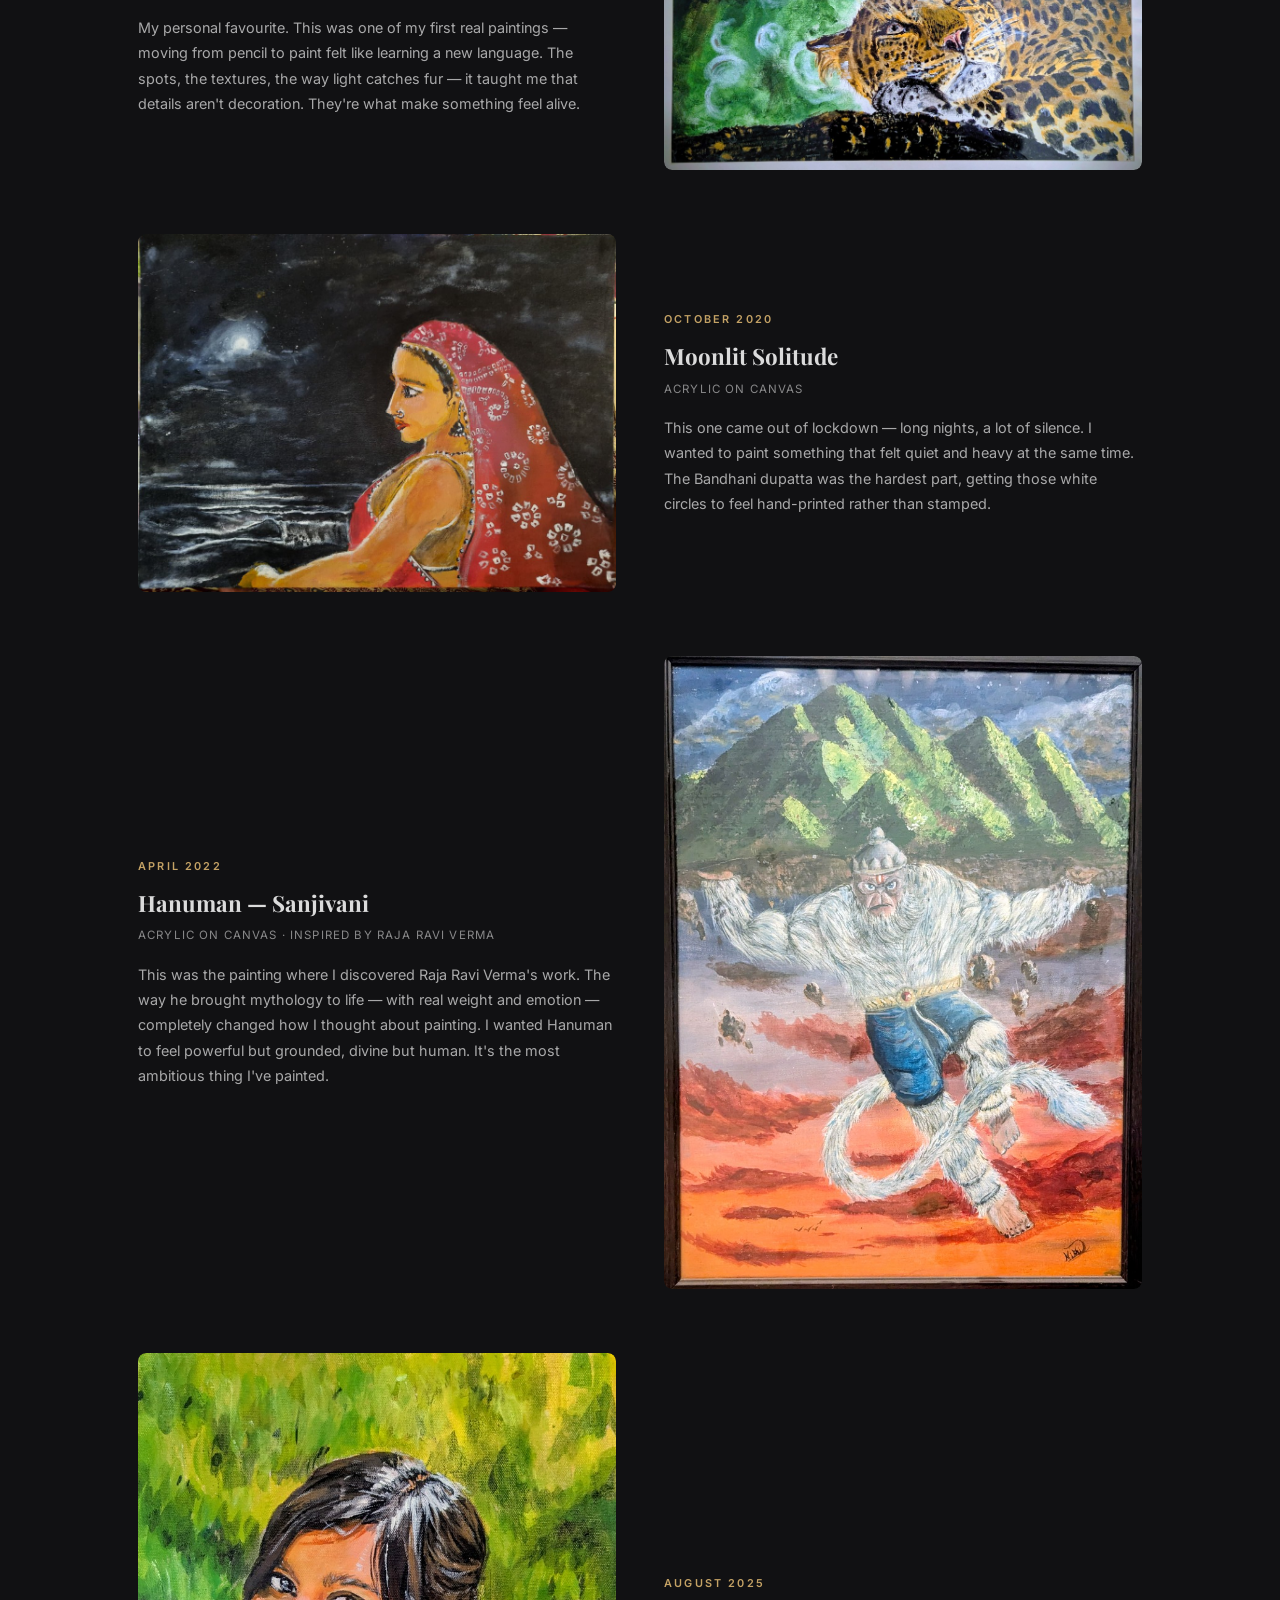
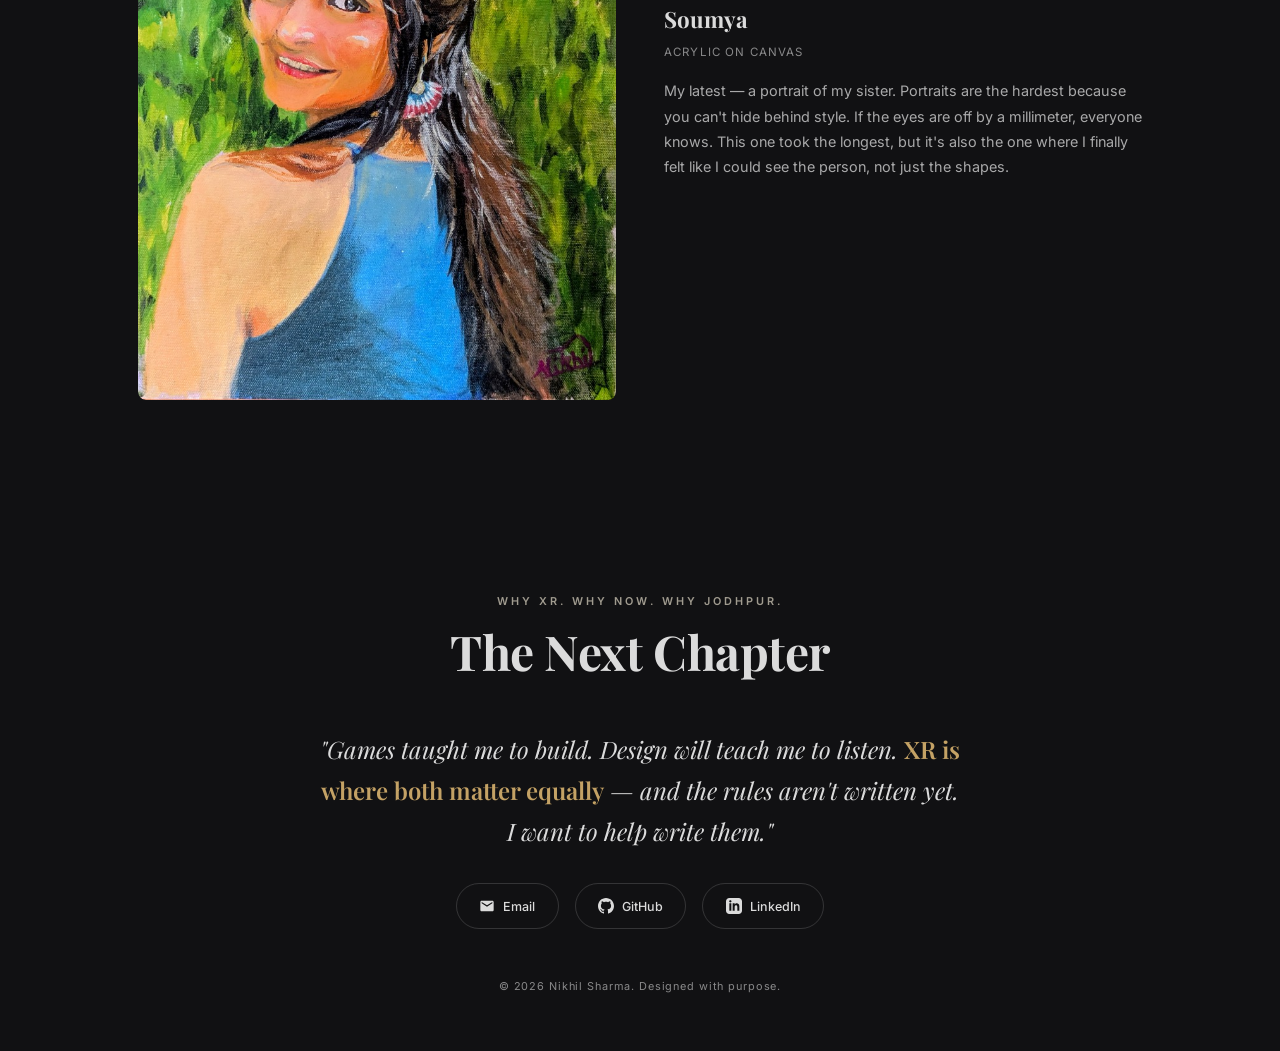
==== commit 8feff652: "refactor: update case study content and add supporting project assets for the Indian Road Simulator " ====
--- a/index.html
+++ b/index.html
@@ -110,61 +110,70 @@
       </div>
 
       <div class="case-study-text reveal">
-        <h3>1. The Core Problem: The Illusion of Licensing</h3>
-        <p>In India, the driving licensing infrastructure is fundamentally disconnected from reality. Millions of riders are legally cleared to ride motorcycles simply by successfully navigating a primary "Figure-8" track on pristine, artificial roads.</p>
-        <p>The real-world scenario is vastly different. Real Indian roads are saturated with chaotic variables: deep potholes, unauthorized blind speedbreakers, stray animals, sudden barricades, and highly unpredictable, unlicensed traffic. Because riders aren't trained for these multi-modal stress factors, accident rates skyrocket.</p>
+        <h3>1. The Core Problem</h3>
+        <p>Getting a license in India often feels completely disconnected from what it's actually like to ride here. Millions of riders pass primary "Figure-8" tracks on pristine, artificial roads, and are practically immediately cleared for the real world.</p>
+        <p>But the real world is chaotic. We deal with deep potholes, blind sudden speedbreakers, wandering animals, and completely unpredictable traffic. Traditional tests don't prep riders for any of this, which is a huge factor in why accident rates skyrocket on Indian roads.</p>
         
         <div style="display: grid; grid-template-columns: repeat(3, 1fr); gap: 1rem; margin-top: 2rem;">
-          <img src="assets/problem_bad_roads.webp" alt="Bad Indian Roads" style="width: 100%; border-radius: 6px; aspect-ratio: 4/3; object-fit: cover;">
-          <img src="assets/problem_traffic.webp" alt="Heavy Traffic" style="width: 100%; border-radius: 6px; aspect-ratio: 4/3; object-fit: cover;">
-          <img src="assets/problem_cow.webp" alt="Stray Animals on Road" style="width: 100%; border-radius: 6px; aspect-ratio: 4/3; object-fit: cover;">
-        </div>
-      </div>
-
-      <div class="case-study-text reveal">
-        <h3>2. The Solution & Ideation</h3>
-        <p>To mitigate these accidents, we need safe, accessible scenario exposure. <strong>The objective of this project was to establish a high-fidelity VR simulator that allows Indian riders to train their cognitive reflexes against real-world chaos from the safety of their homes.</strong></p>
-        <p>Instead of relying on gamepads—which build zero real-world muscle memory—I mapped out a completely intuitive XR control scheme. In my ideation phase, I conceptualized turning the standard VR controllers into 1:1 physical handlebars, tracking hand position to actively balance the bike, twist for acceleration, and pull for braking.</p>
+          <img src="assets/bad-roads-2.webp" alt="Bad Indian Roads" style="width: 100%; border-radius: 6px; aspect-ratio: 4/3; object-fit: cover;">
+          <img src="assets/traffic-jam-in-pune-maharashtra-india.webp" alt="Heavy Traffic" style="width: 100%; border-radius: 6px; aspect-ratio: 4/3; object-fit: cover;">
+          <img src="assets/pune-india-an-abandoned-cow-seen-in-the-middle-of-the-road-causing-trouble-to-the-motorists.webp" alt="Stray Animals on Road" style="width: 100%; border-radius: 6px; aspect-ratio: 4/3; object-fit: cover;">
+        </div>
+      </div>
+
+      <div class="case-study-text reveal">
+        <h3>2. The Fix: A Safe Space to Fail</h3>
+        <p>To really help riders build those critical reflexes, we need a way to expose them to this chaos safely. <strong>That's where this project comes in: a high-fidelity VR simulator built to let Indian riders train against real-world street scenarios right from their living room.</strong></p>
+        <p>I knew right away that gamepads wouldn't cut it—they simply don't teach you how to handle a physical bike. While brainstorming, I decided to take standard VR controllers and treat them as 1:1 physical handlebars. You track hand position to balance, twist to accelerate, and pull to brake. To further enforce realism, I integrated a physical rope connecting the two VR controllers. The system is designed so that the setup only functions as a handlebar when this rope is physically pulled taut. This tension trains the rider's muscles to maintain a firm and proper grip as they would on a real vehicle.</p>
         
         <div style="margin-top: 2.5rem; text-align: center;">
-          <img src="assets/sketch_vr.jpg" alt="VR Handlebar Ideation Sketch" style="max-width: 100%; border-radius: 8px; box-shadow: 0 10px 30px rgba(0,0,0,0.1);">
-          <p style="font-size: 0.8rem; color: var(--gray-400); margin-top: 0.8rem; font-style: italic;">Initial paper ideation resolving the cognitive mapping of standard VR controllers to physical scooter handlebars.</p>
-        </div>
-      </div>
-
-      <div class="case-study-text reveal">
-        <h3>3. Prototyping Embodied Interactions</h3>
-        <p>Prototyping this in Unity required abandoning standard "arcade" driving mechanics in favor of high-fidelity, embodied vehicle physics.</p>
+          <img src="assets/handlebar controllers.jpeg" alt="VR Handlebar Ideation Sketch" style="max-width: 100%; border-radius: 8px; box-shadow: 0 10px 30px rgba(0,0,0,0.1);">
+          <p style="font-size: 0.8rem; color: var(--gray-400); margin-top: 0.8rem; font-style: italic;">Initial paper ideation figuring out how to map standard VR controllers to physical scooter handlebars.</p>
+        </div>
+      </div>
+
+      <div class="case-study-text reveal">
+        <h3>3. Nailing the Physics (and the Feel)</h3>
+        <p>Before even thinking about how the game looked, I had to get the bike feeling exactly right. Standard arcade controls weren't going to cut it. I built a bare-bones testing level to focus purely on physics and getting the bike to handle like a real machine.</p>
+        
+        <div style="margin-top: 2rem; margin-bottom: 2rem; text-align: center;">
+          <img src="assets/basic handsrawn map.png" alt="Physics Testing Prototype" style="max-width: 100%; border-radius: 8px; box-shadow: 0 4px 12px rgba(0,0,0,0.05);">
+          <p style="font-size: 0.8rem; color: var(--gray-400); margin-top: 0.5rem; font-style: italic;">The bare-bones prototyping map where I tested the leaning mechanics and mapped out the gameplay.</p>
+        </div>
+
         <ul>
-          <li><strong>VR Handlebar Dynamics:</strong> By locking the user's virtual hands to the bike's handlebars, the XR controllers act as dual throttles and brakes. The spatial translation of pulling the controllers left or right handles the leaning and balancing of the chassis, offering a 1:1 cognitive mapping to riding an actual bike.</li>
-          <li><strong>Accurate Drivetrain:</strong> I engineered a realistic multi-gear system with engine-lugging mechanics. If a rider fails to downshift at low speeds—a common mistake for beginners that leads to stalling in intersections—the engine physically shudders, shaking the VR camera to train spatial awareness of the vehicle's state.</li>
+          <li><strong>Real Handlebar Dynamics:</strong> By locking your virtual hands to the bike and translating those movements into leaning and balancing, it suddenly felt like riding a real bike.</li>
+          <li><strong>Engine Feedback:</strong> I even added realistic gears and engine lugging. If you forget to downshift when you slow down—a classic beginner mistake—the whole bike shudders and the camera shakes. It's a harsh but effective way to teach riders how to manage their speed and gears before entering a chaotic intersection.</li>
         </ul>
       </div>
 
       <div class="case-study-text reveal">
-        <h3>4. Art Direction for Cognitive Load</h3>
-        <p>When importing accurate 1:1 map data of Jodhpur, Ajmer, and Gandhinagar into VR, I made a critical UX decision to avoid photorealism. In a highly chaotic VR environment, photorealistic texturing overwhelms the visual cortex, leading to motion sickness.</p>
-        <p>I developed a <strong>"Sable-inspired" minimalist, flat-shaded art direction</strong>. By utilizing flat architectural coloring (such as iconic Jodhpur Blue) masked with thin ink borders, I radically reduced background visual noise. This empowers the rider's brain to instantly distinguish between safe street geometry and incoming active hazards.</p>
-        
-        <div class="media-grid-2">
+        <h3>4. Turning Map Data into a Readable World</h3>
+        <p>Building the world started with pulling real city data directly into Blender. But dropping raw map data straight into Unity isn't enough. Initially, before applying any shaders or styling, the world looked completely flat and lifeless—just plain grey and blue blocks.</p>
+        
+        <div class="media-grid-2" style="margin-top: 2rem; margin-bottom: 2rem;">
           <div>
-            <img src="assets/screenshot_1.png" alt="Raw Blosm Unity Map Import" style="width: 100%; border-radius: 8px; box-shadow: 0 4px 12px rgba(0,0,0,0.05); aspect-ratio: 4/3; object-fit: cover;">
-            <p style="font-size: 0.8rem; color: var(--gray-400); margin-top: 0.5rem; text-align: center;">Raw Map Data import</p>
+            <img src="assets/making map in blender.png" alt="Map generation in Blender" style="width: 100%; border-radius: 8px; box-shadow: 0 4px 12px rgba(0,0,0,0.05); aspect-ratio: 4/3; object-fit: cover;">
+            <p style="font-size: 0.8rem; color: var(--gray-400); margin-top: 0.5rem; text-align: center; font-style: italic;">Processing the real-world Jodhpur street data inside Blender.</p>
           </div>
           <div>
-            <img src="assets/screenshot_2.png" alt="Sable Architectural Styling" style="width: 100%; border-radius: 8px; box-shadow: 0 4px 12px rgba(0,0,0,0.05); aspect-ratio: 4/3; object-fit: cover;">
-            <p style="font-size: 0.8rem; color: var(--gray-400); margin-top: 0.5rem; text-align: center;">Stylized Application</p>
-          </div>
-        </div>
-      </div>
-
-      <div class="case-study-text reveal">
-        <h3>5. UI Evolution: Removing the Arcades</h3>
-        <p>Early iterations of the simulator featured heavy, blocky diegetic overlays (like giant speed dials hovering in space). Iterative testing revealed that opaque UI blocked critical spatial threats in the rider's peripheral vision. I overhauled the Canvas structure, stripping away all block backgrounds in favor of an architectural typographic hierarchy that sits flush against the corners of the screen—ensuring nothing stands between the rider and the road.</p>
+            <img src="assets/how project looked without shaders.png" alt="Environment before shaders" style="width: 100%; border-radius: 8px; box-shadow: 0 4px 12px rgba(0,0,0,0.05); aspect-ratio: 4/3; object-fit: cover;">
+            <p style="font-size: 0.8rem; color: var(--gray-400); margin-top: 0.5rem; text-align: center; font-style: italic;">The initial engine view: dull geometry before applying any art direction.</p>
+          </div>
+        </div>
+
+        <p>I realized that in a highly chaotic VR environment, realistic graphics overwhelm the visual cortex and induce motion sickness. To fix this, I developed a clean, minimalist flat-shaded art style, utilizing the iconic Jodhpur Blue to radically reduce background visual noise. This empowers the rider's brain to quickly distinguish between static street geometry and the incoming active hazards.</p>
+        <p>Since this current build is a prototype featuring only the Jodhpur map, my next focus is bringing it fully to life. Future iterations will introduce a far more detailed environment heavily populated with dynamic traffic, stray cows, emergent potholes, and unpredictable pedestrians to complete the cognitive simulation.</p>
+      </div>
+
+      <div class="case-study-text reveal">
+        <h3>5. The Final Application & UI Integration</h3>
+        <p>With the environment shaded and the physics locked in, the final piece was the User Interface. I needed to ensure that giving players their stats (speed, gear, and score) didn't block their view of the road.</p>
+        <p>I integrated a clean, transparent UI structure where crucial stats are pushed to the corners, while keeping the diegetic dashboard dials clearly visible on the bike itself. This way, the entire road remains perfectly clear in the rider's peripheral vision—allowing absolute focus on safely navigating the hazards ahead.</p>
         
         <div style="margin-top: 2.5rem; text-align: center;">
-          <img src="assets/screenshot_3.png" alt="HUD Application" style="max-width: 100%; border-radius: 8px; box-shadow: 0 10px 30px rgba(0,0,0,0.1);">
-          <p style="font-size: 0.8rem; color: var(--gray-400); margin-top: 0.8rem; font-style: italic;">The new transparent, typographic minimal-HUD.</p>
+          <img src="assets/how it looks now.png" alt="Final Game View with UI" style="max-width: 100%; border-radius: 8px; box-shadow: 0 10px 30px rgba(0,0,0,0.1);">
+          <p style="font-size: 0.8rem; color: var(--gray-400); margin-top: 0.8rem; font-style: italic;">The compiled vertical slice: featuring the flat-shaded visual style, real-world map data, and the non-intrusive UI setup.</p>
         </div>
       </div>
       
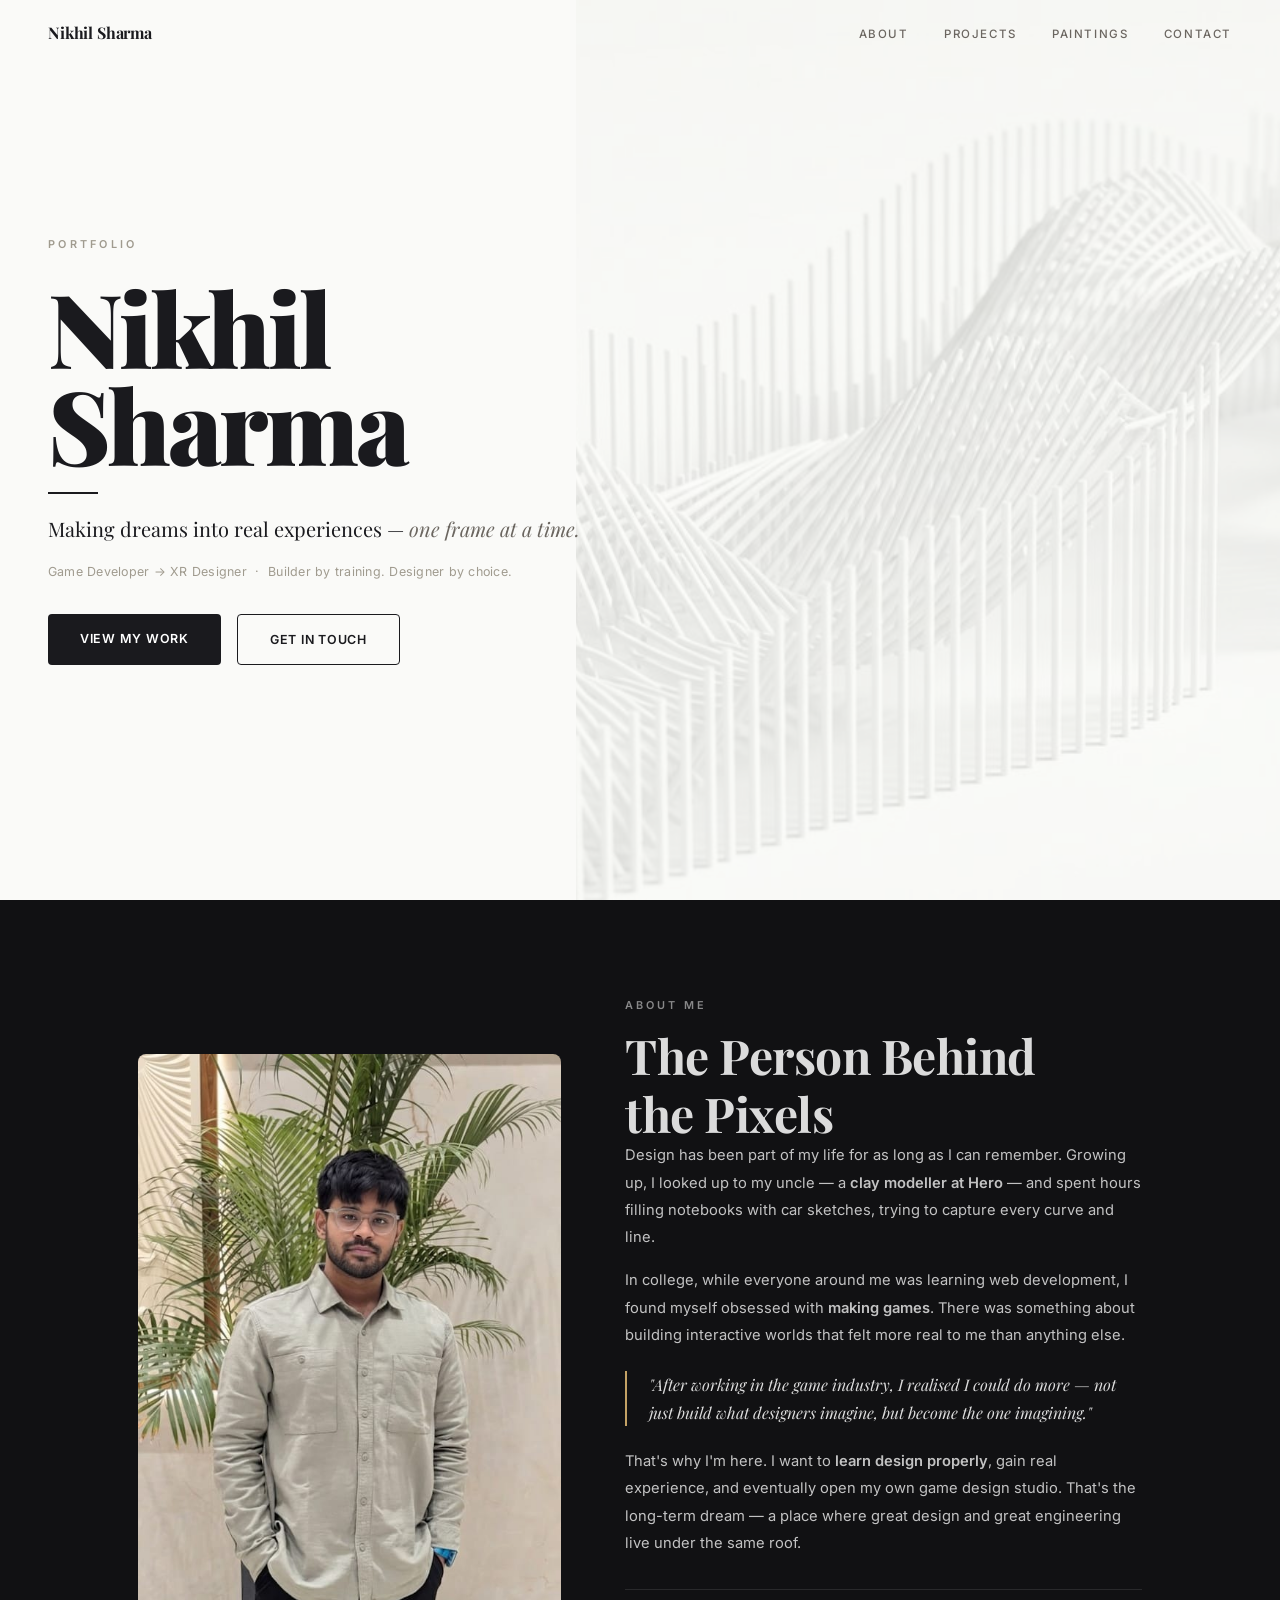
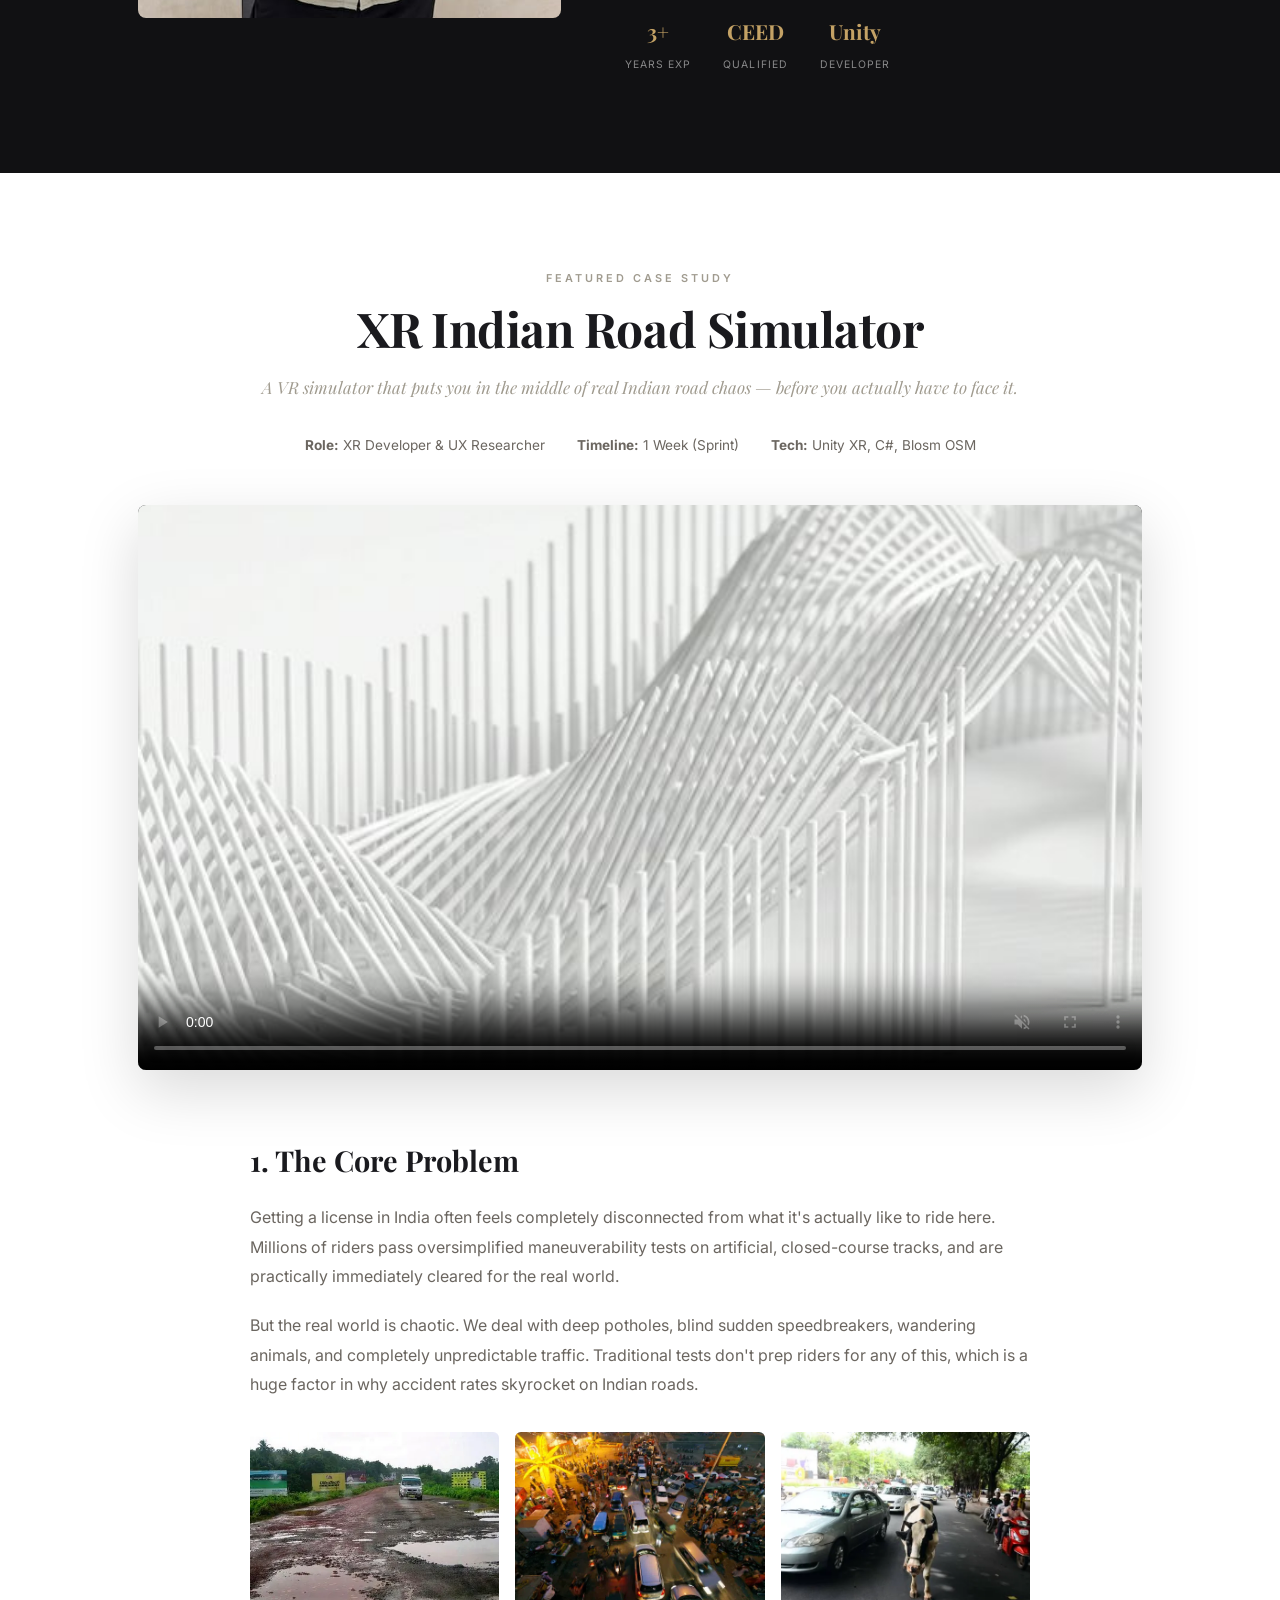
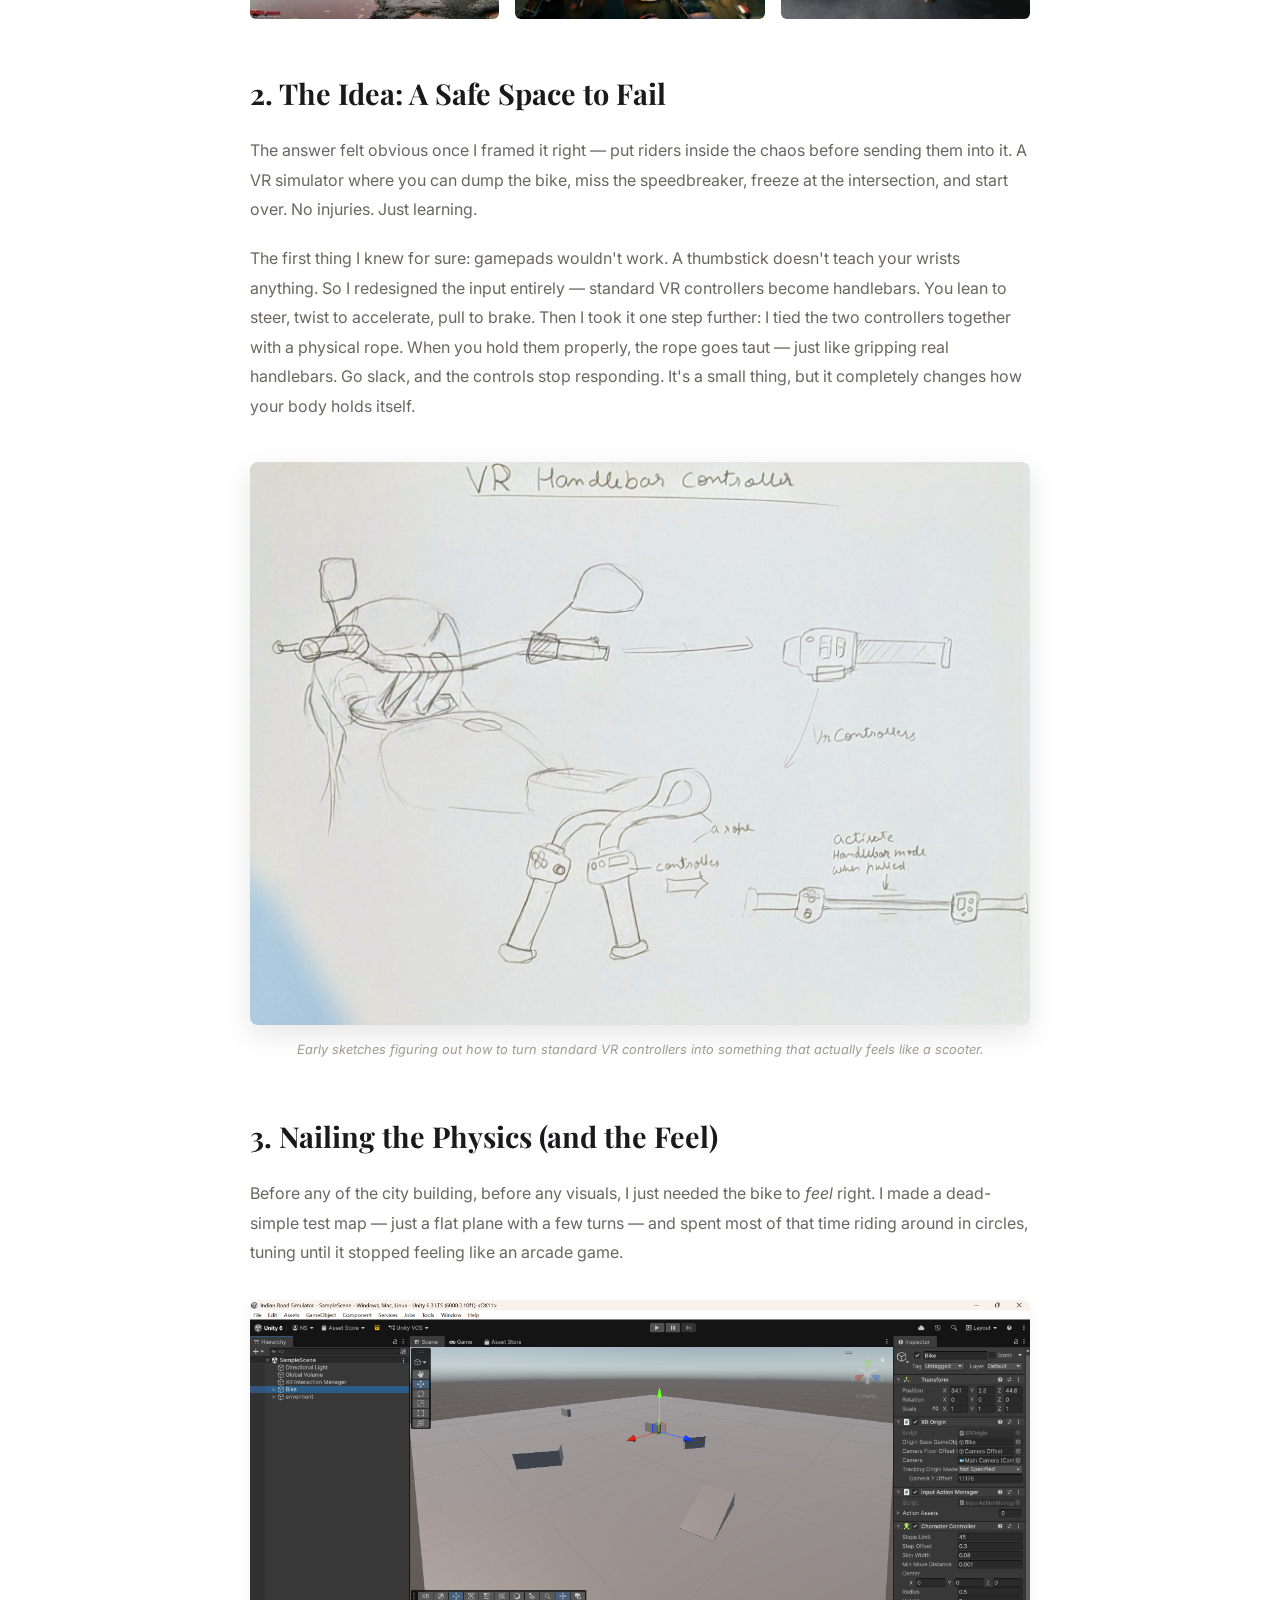
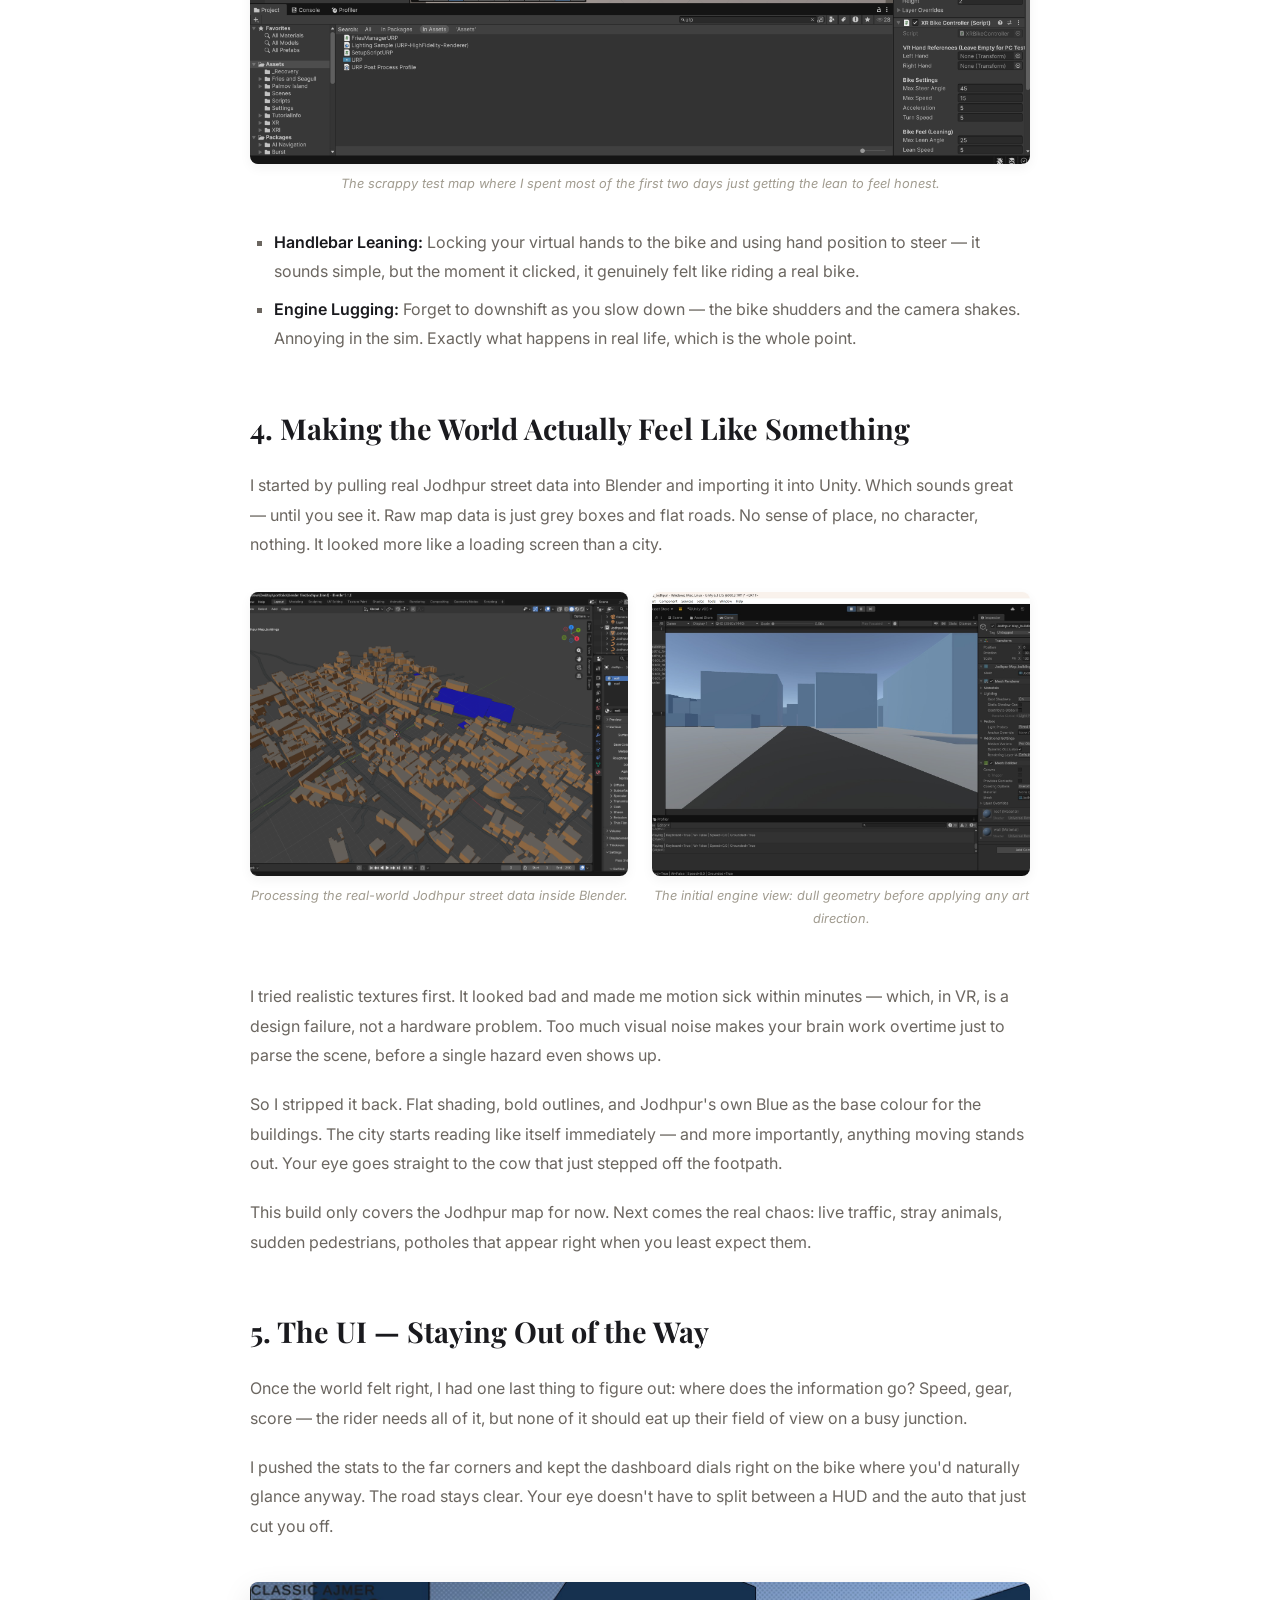
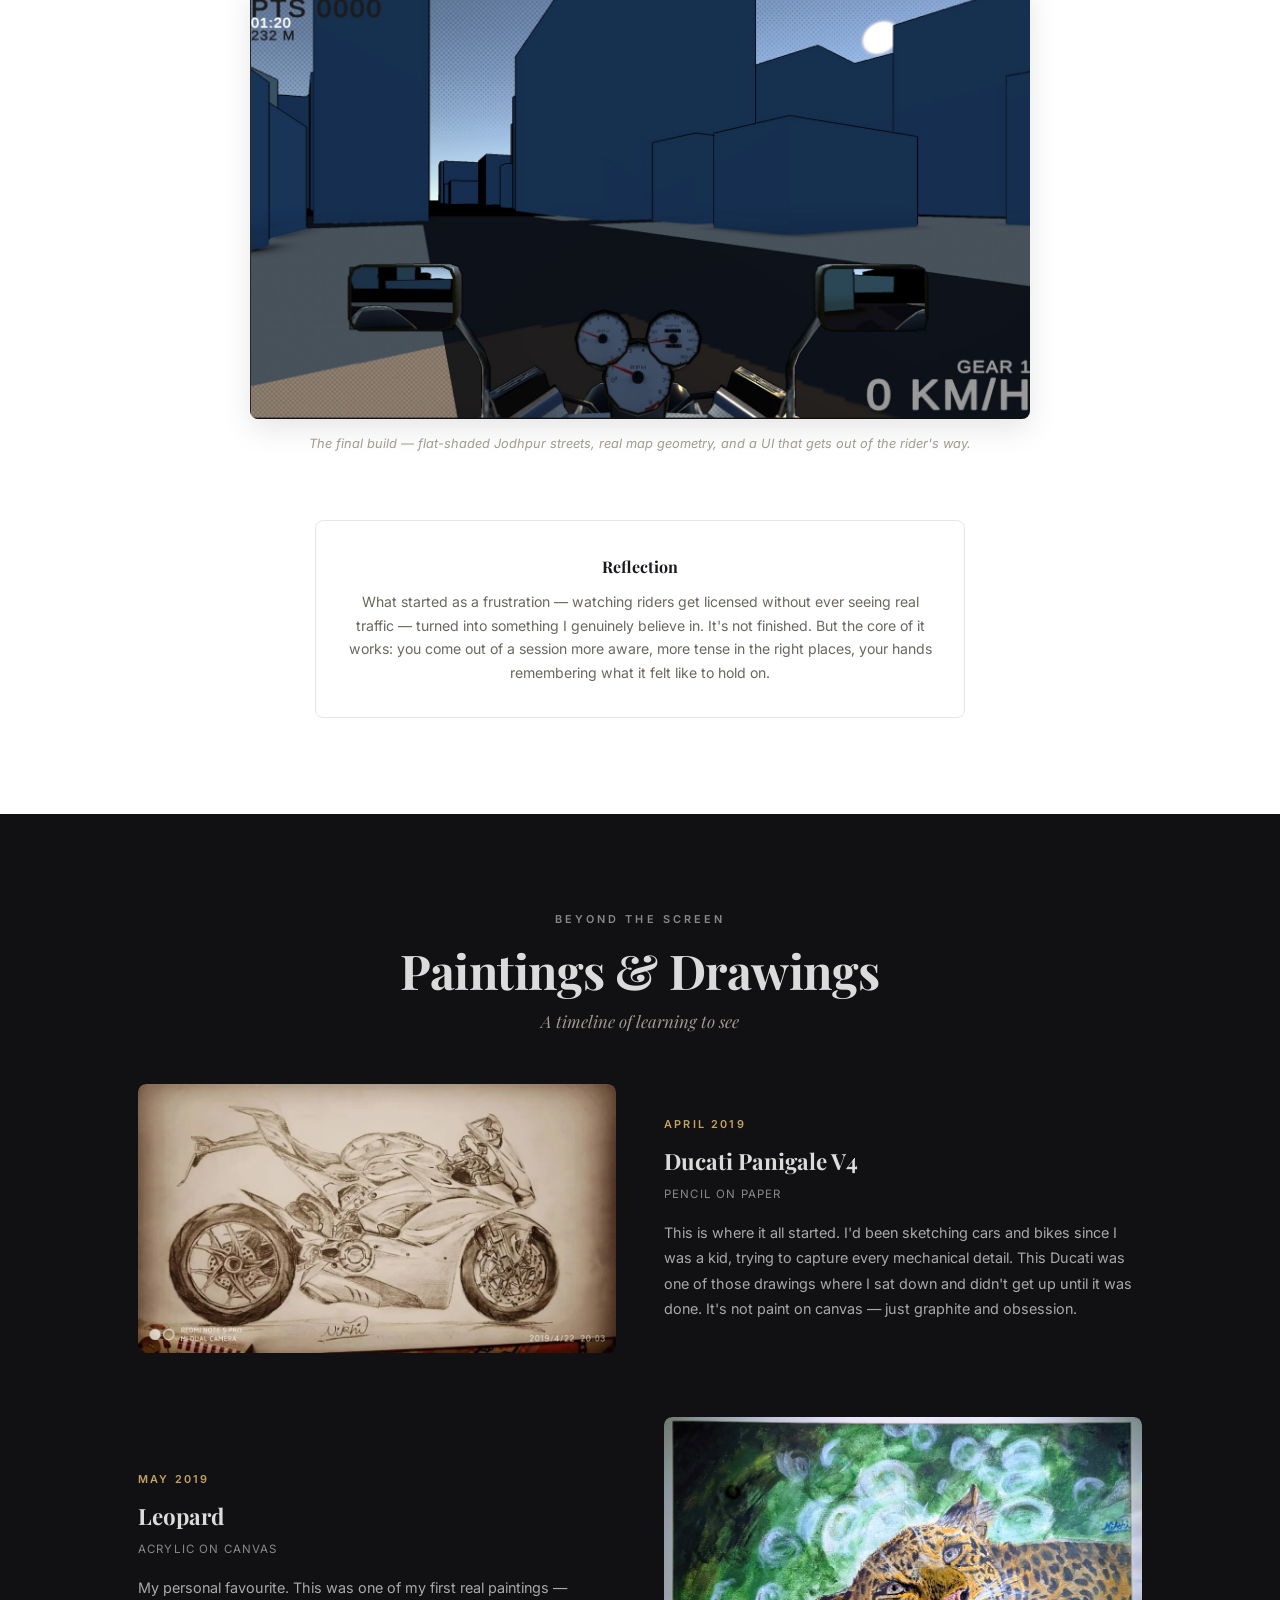
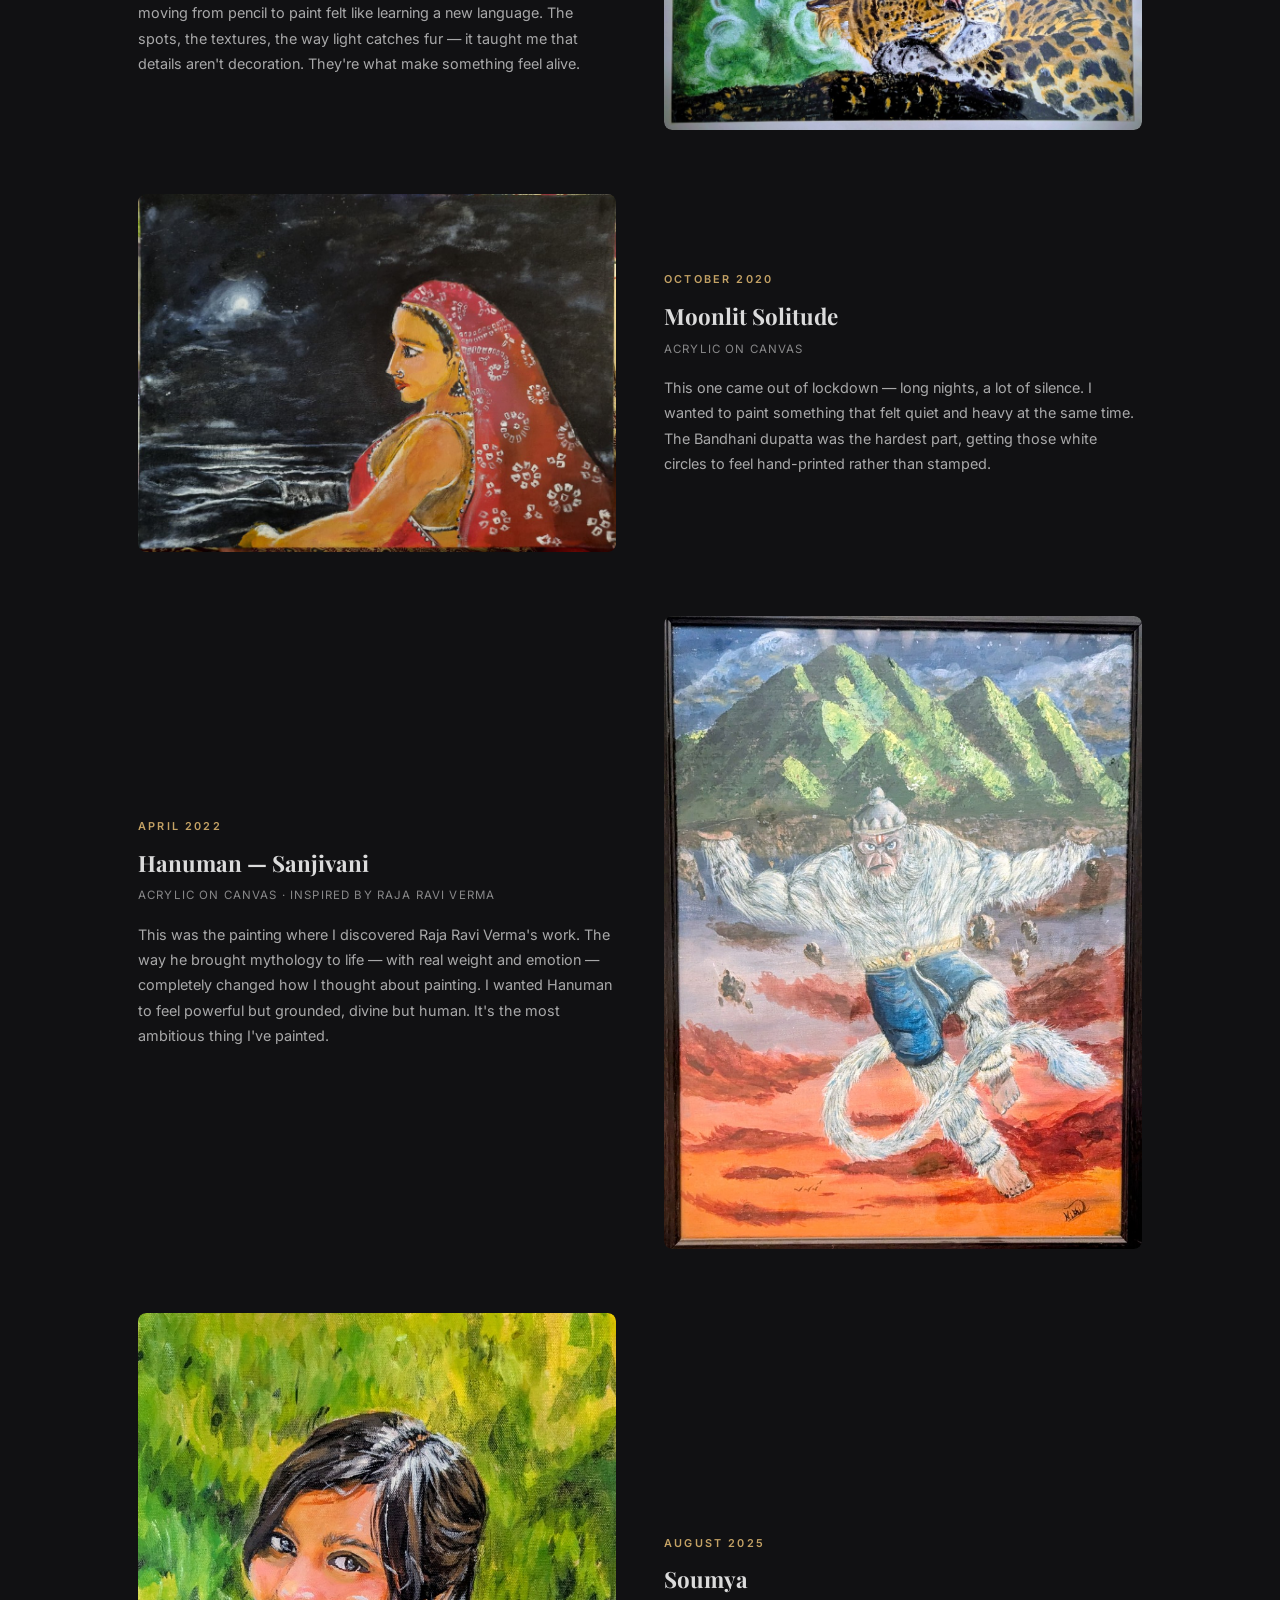
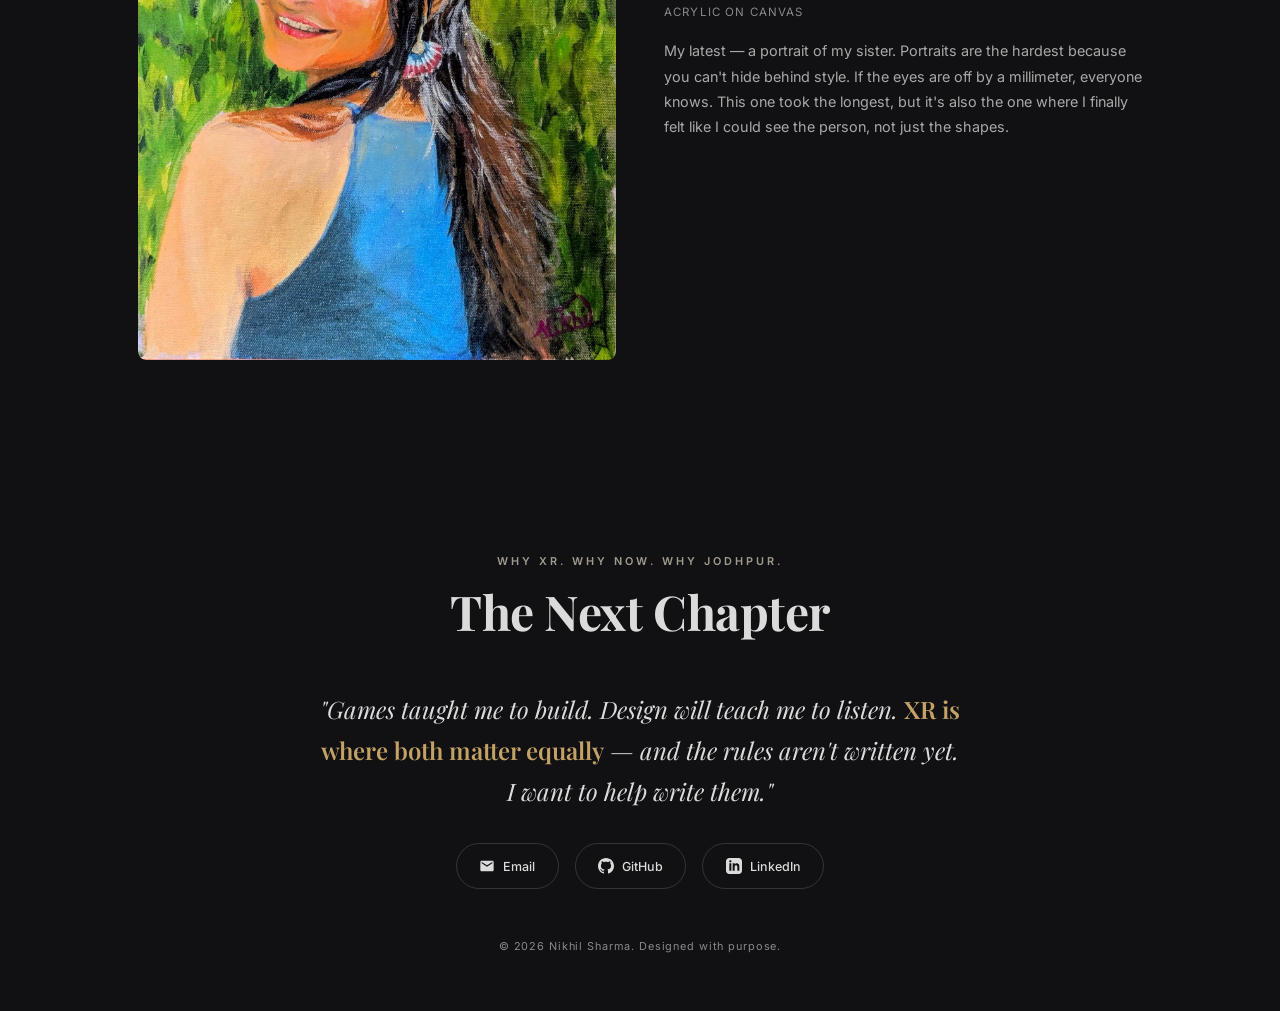
==== commit 95be7c3f: "Refine portfolio copy for a more human tone and update contact info" ====
--- a/index.html
+++ b/index.html
@@ -1,13 +1,17 @@
 <!DOCTYPE html>
 <html lang="en">
+
 <head>
   <meta charset="UTF-8">
   <meta name="viewport" content="width=device-width, initial-scale=1.0">
-  <meta name="description" content="Nikhil Sharma — XR Designer & Game Developer. Portfolio for MDes in XR Design at IIT Jodhpur.">
+  <meta name="description"
+    content="Nikhil Sharma — XR Designer & Game Developer. Portfolio for MDes in XR Design at IIT Jodhpur.">
   <title>Nikhil Sharma — XR Design Portfolio</title>
   <link rel="stylesheet" href="styles.css">
-  <link rel="icon" href="data:image/svg+xml,<svg xmlns='http://www.w3.org/2000/svg' viewBox='0 0 100 100'><text y='0.9em' font-size='90'>🎮</text></svg>">
+  <link rel="icon"
+    href="data:image/svg+xml,<svg xmlns='http://www.w3.org/2000/svg' viewBox='0 0 100 100'><text y='0.9em' font-size='90'>🎮</text></svg>">
 </head>
+
 <body>
 
   <!-- NAV -->
@@ -56,23 +60,23 @@
           <h2 class="section-title">The Person Behind<br>the Pixels</h2>
           <div class="body-text">
             <p>
-              Design has been part of my life for as long as I can remember. Growing up, 
-              I looked up to my uncle — a <strong>clay modeller at Hero</strong> — and spent hours filling 
+              Design has been part of my life for as long as I can remember. Growing up,
+              I looked up to my uncle — a <strong>clay modeller at Hero</strong> — and spent hours filling
               notebooks with car sketches, trying to capture every curve and line.
             </p>
             <p>
-              In college, while everyone around me was learning web development, I found 
-              myself obsessed with <strong>making games</strong>. There was something about building 
+              In college, while everyone around me was learning web development, I found
+              myself obsessed with <strong>making games</strong>. There was something about building
               interactive worlds that felt more real to me than anything else.
             </p>
             <blockquote>
-              "After working in the game industry, I realised I could do more — 
+              "After working in the game industry, I realised I could do more —
               not just build what designers imagine, but become the one imagining."
             </blockquote>
             <p>
-              That's why I'm here. I want to <strong>learn design properly</strong>, gain real 
-              experience, and eventually open my own game design studio. That's the 
-              long-term dream — a place where great design and great engineering 
+              That's why I'm here. I want to <strong>learn design properly</strong>, gain real
+              experience, and eventually open my own game design studio. That's the
+              long-term dream — a place where great design and great engineering
               live under the same roof.
             </p>
           </div>
@@ -93,9 +97,10 @@
       <div class="section-header reveal">
         <p class="section-label">Featured Case Study</p>
         <h2 class="section-title" style="margin-bottom: 1rem;">XR Indian Road Simulator</h2>
-        <p class="section-subtitle">A high-fidelity VR simulator built to train cognitive reflexes against real-world chaos.</p>
-        
-        <div style="margin-top: 2rem; display: flex; gap: 2rem; flex-wrap: wrap; justify-content: center; font-size: 0.85rem; color: var(--gray-600);">
+        <p class="section-subtitle">A VR simulator that puts you in the middle of real Indian road chaos — <em>before</em> you actually have to face it.</p>
+
+        <div
+          style="margin-top: 2rem; display: flex; gap: 2rem; flex-wrap: wrap; justify-content: center; font-size: 0.85rem; color: var(--gray-600);">
           <span><strong>Role:</strong> XR Developer & UX Researcher</span>
           <span><strong>Timeline:</strong> 1 Week (Sprint)</span>
           <span><strong>Tech:</strong> Unity XR, C#, Blosm OSM</span>
@@ -111,75 +116,109 @@
 
       <div class="case-study-text reveal">
         <h3>1. The Core Problem</h3>
-        <p>Getting a license in India often feels completely disconnected from what it's actually like to ride here. Millions of riders pass primary "Figure-8" tracks on pristine, artificial roads, and are practically immediately cleared for the real world.</p>
-        <p>But the real world is chaotic. We deal with deep potholes, blind sudden speedbreakers, wandering animals, and completely unpredictable traffic. Traditional tests don't prep riders for any of this, which is a huge factor in why accident rates skyrocket on Indian roads.</p>
-        
+        <p>Getting a license in India often feels completely disconnected from what it's actually like to ride here.
+          Millions of riders pass oversimplified maneuverability tests on artificial, closed-course tracks, and are practically
+          immediately cleared for the real world.</p>
+        <p>But the real world is chaotic. We deal with deep potholes, blind sudden speedbreakers, wandering animals, and
+          completely unpredictable traffic. Traditional tests don't prep riders for any of this, which is a huge factor
+          in why accident rates skyrocket on Indian roads.</p>
+
         <div style="display: grid; grid-template-columns: repeat(3, 1fr); gap: 1rem; margin-top: 2rem;">
-          <img src="assets/bad-roads-2.webp" alt="Bad Indian Roads" style="width: 100%; border-radius: 6px; aspect-ratio: 4/3; object-fit: cover;">
-          <img src="assets/traffic-jam-in-pune-maharashtra-india.webp" alt="Heavy Traffic" style="width: 100%; border-radius: 6px; aspect-ratio: 4/3; object-fit: cover;">
-          <img src="assets/pune-india-an-abandoned-cow-seen-in-the-middle-of-the-road-causing-trouble-to-the-motorists.webp" alt="Stray Animals on Road" style="width: 100%; border-radius: 6px; aspect-ratio: 4/3; object-fit: cover;">
-        </div>
-      </div>
-
-      <div class="case-study-text reveal">
-        <h3>2. The Fix: A Safe Space to Fail</h3>
-        <p>To really help riders build those critical reflexes, we need a way to expose them to this chaos safely. <strong>That's where this project comes in: a high-fidelity VR simulator built to let Indian riders train against real-world street scenarios right from their living room.</strong></p>
-        <p>I knew right away that gamepads wouldn't cut it—they simply don't teach you how to handle a physical bike. While brainstorming, I decided to take standard VR controllers and treat them as 1:1 physical handlebars. You track hand position to balance, twist to accelerate, and pull to brake. To further enforce realism, I integrated a physical rope connecting the two VR controllers. The system is designed so that the setup only functions as a handlebar when this rope is physically pulled taut. This tension trains the rider's muscles to maintain a firm and proper grip as they would on a real vehicle.</p>
-        
+          <img src="assets/bad-roads-2.webp" alt="Bad Indian Roads"
+            style="width: 100%; border-radius: 6px; aspect-ratio: 4/3; object-fit: cover;">
+          <img src="assets/traffic-jam-in-pune-maharashtra-india.webp" alt="Heavy Traffic"
+            style="width: 100%; border-radius: 6px; aspect-ratio: 4/3; object-fit: cover;">
+          <img
+            src="assets/pune-india-an-abandoned-cow-seen-in-the-middle-of-the-road-causing-trouble-to-the-motorists.webp"
+            alt="Stray Animals on Road" style="width: 100%; border-radius: 6px; aspect-ratio: 4/3; object-fit: cover;">
+        </div>
+      </div>
+
+      <div class="case-study-text reveal">
+        <h3>2. The Idea: A Safe Space to Fail</h3>
+        <p>The answer felt obvious once I framed it right — put riders inside the chaos before sending them into it.
+          A VR simulator where you can dump the bike, miss the speedbreaker, freeze at the intersection, and start over.
+          No injuries. Just learning.</p>
+        <p>The first thing I knew for sure: gamepads wouldn't work. A thumbstick doesn't teach your wrists anything.
+          So I redesigned the input entirely — standard VR controllers become handlebars. You lean to steer, twist
+          to accelerate, pull to brake. Then I took it one step further: I tied the two controllers together with a
+          physical rope. When you hold them properly, the rope goes taut — just like gripping real handlebars. Go slack,
+          and the controls stop responding. It's a small thing, but it completely changes how your body holds itself.</p>
+
         <div style="margin-top: 2.5rem; text-align: center;">
-          <img src="assets/handlebar controllers.jpeg" alt="VR Handlebar Ideation Sketch" style="max-width: 100%; border-radius: 8px; box-shadow: 0 10px 30px rgba(0,0,0,0.1);">
-          <p style="font-size: 0.8rem; color: var(--gray-400); margin-top: 0.8rem; font-style: italic;">Initial paper ideation figuring out how to map standard VR controllers to physical scooter handlebars.</p>
+          <img src="assets/handlebar controllers.jpeg" alt="VR Handlebar Ideation Sketch"
+            style="max-width: 100%; border-radius: 8px; box-shadow: 0 10px 30px rgba(0,0,0,0.1);">
+          <p style="font-size: 0.8rem; color: var(--gray-400); margin-top: 0.8rem; font-style: italic;">Early sketches figuring out how to turn standard VR controllers into something that actually feels like a scooter.</p>
         </div>
       </div>
 
       <div class="case-study-text reveal">
         <h3>3. Nailing the Physics (and the Feel)</h3>
-        <p>Before even thinking about how the game looked, I had to get the bike feeling exactly right. Standard arcade controls weren't going to cut it. I built a bare-bones testing level to focus purely on physics and getting the bike to handle like a real machine.</p>
-        
+        <p>Before any of the city building, before any visuals, I just needed the bike to <em>feel</em> right.
+          I made a dead-simple test map — just a flat plane with a few turns — and spent most of that time riding
+          around in circles, tuning until it stopped feeling like an arcade game.</p>
+
         <div style="margin-top: 2rem; margin-bottom: 2rem; text-align: center;">
-          <img src="assets/basic handsrawn map.png" alt="Physics Testing Prototype" style="max-width: 100%; border-radius: 8px; box-shadow: 0 4px 12px rgba(0,0,0,0.05);">
-          <p style="font-size: 0.8rem; color: var(--gray-400); margin-top: 0.5rem; font-style: italic;">The bare-bones prototyping map where I tested the leaning mechanics and mapped out the gameplay.</p>
+          <img src="assets/basic handsrawn map.png" alt="Physics Testing Prototype"
+            style="max-width: 100%; border-radius: 8px; box-shadow: 0 4px 12px rgba(0,0,0,0.05);">
+          <p style="font-size: 0.8rem; color: var(--gray-400); margin-top: 0.5rem; font-style: italic;">The scrappy test map where I spent most of the first two days just getting the lean to feel honest.</p>
         </div>
 
         <ul>
-          <li><strong>Real Handlebar Dynamics:</strong> By locking your virtual hands to the bike and translating those movements into leaning and balancing, it suddenly felt like riding a real bike.</li>
-          <li><strong>Engine Feedback:</strong> I even added realistic gears and engine lugging. If you forget to downshift when you slow down—a classic beginner mistake—the whole bike shudders and the camera shakes. It's a harsh but effective way to teach riders how to manage their speed and gears before entering a chaotic intersection.</li>
+          <li><strong>Handlebar Leaning:</strong> Locking your virtual hands to the bike and using hand position to
+            steer — it sounds simple, but the moment it clicked, it genuinely felt like riding a real bike.</li>
+          <li><strong>Engine Lugging:</strong> Forget to downshift as you slow down — the bike shudders and the
+            camera shakes. Annoying in the sim. Exactly what happens in real life, which is the whole point.</li>
         </ul>
       </div>
 
       <div class="case-study-text reveal">
-        <h3>4. Turning Map Data into a Readable World</h3>
-        <p>Building the world started with pulling real city data directly into Blender. But dropping raw map data straight into Unity isn't enough. Initially, before applying any shaders or styling, the world looked completely flat and lifeless—just plain grey and blue blocks.</p>
-        
+        <h3>4. Making the World Actually Feel Like Something</h3>
+        <p>I started by pulling real Jodhpur street data into Blender and importing it into Unity. Which sounds great — until you see it. Raw map data is just grey boxes and flat roads. No sense of place, no character, nothing. It looked more like a loading screen than a city.</p>
+
         <div class="media-grid-2" style="margin-top: 2rem; margin-bottom: 2rem;">
           <div>
-            <img src="assets/making map in blender.png" alt="Map generation in Blender" style="width: 100%; border-radius: 8px; box-shadow: 0 4px 12px rgba(0,0,0,0.05); aspect-ratio: 4/3; object-fit: cover;">
-            <p style="font-size: 0.8rem; color: var(--gray-400); margin-top: 0.5rem; text-align: center; font-style: italic;">Processing the real-world Jodhpur street data inside Blender.</p>
+            <img src="assets/making map in blender.png" alt="Map generation in Blender"
+              style="width: 100%; border-radius: 8px; box-shadow: 0 4px 12px rgba(0,0,0,0.05); aspect-ratio: 4/3; object-fit: cover;">
+            <p
+              style="font-size: 0.8rem; color: var(--gray-400); margin-top: 0.5rem; text-align: center; font-style: italic;">
+              Processing the real-world Jodhpur street data inside Blender.</p>
           </div>
           <div>
-            <img src="assets/how project looked without shaders.png" alt="Environment before shaders" style="width: 100%; border-radius: 8px; box-shadow: 0 4px 12px rgba(0,0,0,0.05); aspect-ratio: 4/3; object-fit: cover;">
-            <p style="font-size: 0.8rem; color: var(--gray-400); margin-top: 0.5rem; text-align: center; font-style: italic;">The initial engine view: dull geometry before applying any art direction.</p>
-          </div>
-        </div>
-
-        <p>I realized that in a highly chaotic VR environment, realistic graphics overwhelm the visual cortex and induce motion sickness. To fix this, I developed a clean, minimalist flat-shaded art style, utilizing the iconic Jodhpur Blue to radically reduce background visual noise. This empowers the rider's brain to quickly distinguish between static street geometry and the incoming active hazards.</p>
-        <p>Since this current build is a prototype featuring only the Jodhpur map, my next focus is bringing it fully to life. Future iterations will introduce a far more detailed environment heavily populated with dynamic traffic, stray cows, emergent potholes, and unpredictable pedestrians to complete the cognitive simulation.</p>
-      </div>
-
-      <div class="case-study-text reveal">
-        <h3>5. The Final Application & UI Integration</h3>
-        <p>With the environment shaded and the physics locked in, the final piece was the User Interface. I needed to ensure that giving players their stats (speed, gear, and score) didn't block their view of the road.</p>
-        <p>I integrated a clean, transparent UI structure where crucial stats are pushed to the corners, while keeping the diegetic dashboard dials clearly visible on the bike itself. This way, the entire road remains perfectly clear in the rider's peripheral vision—allowing absolute focus on safely navigating the hazards ahead.</p>
-        
+            <img src="assets/how project looked without shaders.png" alt="Environment before shaders"
+              style="width: 100%; border-radius: 8px; box-shadow: 0 4px 12px rgba(0,0,0,0.05); aspect-ratio: 4/3; object-fit: cover;">
+            <p
+              style="font-size: 0.8rem; color: var(--gray-400); margin-top: 0.5rem; text-align: center; font-style: italic;">
+              The initial engine view: dull geometry before applying any art direction.</p>
+          </div>
+        </div>
+
+        <p>I tried realistic textures first. It looked bad and made me motion sick within minutes — which, in VR, is a design failure, not a hardware problem. Too much visual noise makes your brain work overtime just to parse the scene, before a single hazard even shows up.</p>
+        <p>So I stripped it back. Flat shading, bold outlines, and Jodhpur's own Blue as the base colour for the buildings. The city starts reading like itself immediately — and more importantly, anything moving stands out. Your eye goes straight to the cow that just stepped off the footpath.</p>
+        <p>This build only covers the Jodhpur map for now. Next comes the real chaos: live traffic, stray animals, sudden pedestrians, potholes that appear right when you least expect them.</p>
+      </div>
+
+      <div class="case-study-text reveal">
+        <h3>5. The UI — Staying Out of the Way</h3>
+        <p>Once the world felt right, I had one last thing to figure out: where does the information go? Speed, gear,
+          score — the rider needs all of it, but none of it should eat up their field of view on a busy junction.</p>
+        <p>I pushed the stats to the far corners and kept the dashboard dials right on the bike where you'd naturally
+          glance anyway. The road stays clear. Your eye doesn't have to split between a HUD and the auto that just
+          cut you off.</p>
+
         <div style="margin-top: 2.5rem; text-align: center;">
-          <img src="assets/how it looks now.png" alt="Final Game View with UI" style="max-width: 100%; border-radius: 8px; box-shadow: 0 10px 30px rgba(0,0,0,0.1);">
-          <p style="font-size: 0.8rem; color: var(--gray-400); margin-top: 0.8rem; font-style: italic;">The compiled vertical slice: featuring the flat-shaded visual style, real-world map data, and the non-intrusive UI setup.</p>
-        </div>
-      </div>
-      
+          <img src="assets/how it looks now.png" alt="Final Game View with UI"
+            style="max-width: 100%; border-radius: 8px; box-shadow: 0 10px 30px rgba(0,0,0,0.1);">
+          <p style="font-size: 0.8rem; color: var(--gray-400); margin-top: 0.8rem; font-style: italic;">The final build — flat-shaded Jodhpur streets, real map geometry, and a UI that gets out of the rider's way.
+          </p>
+        </div>
+      </div>
+
       <div class="reflection-box reveal" style="margin-top: 4rem;">
         <h4>Reflection</h4>
-        <p>The final prototype successfully bridges the gap between static licensing tests and the unpredictable reality of Indian driving. It trains muscle memory, enforces cognitive hazard response, and delivers a comfortable, deeply stylized VR experience designed to save lives on the road.</p>
+        <p>What started as a frustration — watching riders get licensed without ever seeing real traffic — turned into
+          something I genuinely believe in. It's not finished. But the core of it works: you come out of a session
+          more aware, more tense in the right places, your hands remembering what it felt like to hold on.</p>
       </div>
 
     </div>
@@ -207,7 +246,9 @@
             <span class="painting-date">April 2019</span>
             <h3>Ducati Panigale V4</h3>
             <p class="painting-medium">Pencil on Paper</p>
-            <p>This is where it all started. I'd been sketching cars and bikes since I was a kid, trying to capture every mechanical detail. This Ducati was one of those drawings where I sat down and didn't get up until it was done. It's not paint on canvas — just graphite and obsession.</p>
+            <p>This is where it all started. I'd been sketching cars and bikes since I was a kid, trying to capture
+              every mechanical detail. This Ducati was one of those drawings where I sat down and didn't get up until it
+              was done. It's not paint on canvas — just graphite and obsession.</p>
           </div>
         </div>
 
@@ -220,7 +261,9 @@
             <span class="painting-date">May 2019</span>
             <h3>Leopard</h3>
             <p class="painting-medium">Acrylic on Canvas</p>
-            <p>My personal favourite. This was one of my first real paintings — moving from pencil to paint felt like learning a new language. The spots, the textures, the way light catches fur — it taught me that details aren't decoration. They're what make something feel alive.</p>
+            <p>My personal favourite. This was one of my first real paintings — moving from pencil to paint felt like
+              learning a new language. The spots, the textures, the way light catches fur — it taught me that details
+              aren't decoration. They're what make something feel alive.</p>
           </div>
         </div>
 
@@ -233,7 +276,9 @@
             <span class="painting-date">October 2020</span>
             <h3>Moonlit Solitude</h3>
             <p class="painting-medium">Acrylic on Canvas</p>
-            <p>This one came out of lockdown — long nights, a lot of silence. I wanted to paint something that felt quiet and heavy at the same time. The Bandhani dupatta was the hardest part, getting those white circles to feel hand-printed rather than stamped.</p>
+            <p>This one came out of lockdown — long nights, a lot of silence. I wanted to paint something that felt
+              quiet and heavy at the same time. The Bandhani dupatta was the hardest part, getting those white circles
+              to feel hand-printed rather than stamped.</p>
           </div>
         </div>
 
@@ -246,7 +291,9 @@
             <span class="painting-date">April 2022</span>
             <h3>Hanuman — Sanjivani</h3>
             <p class="painting-medium">Acrylic on Canvas · Inspired by Raja Ravi Verma</p>
-            <p>This was the painting where I discovered Raja Ravi Verma's work. The way he brought mythology to life — with real weight and emotion — completely changed how I thought about painting. I wanted Hanuman to feel powerful but grounded, divine but human. It's the most ambitious thing I've painted.</p>
+            <p>This was the painting where I discovered Raja Ravi Verma's work. The way he brought mythology to life —
+              with real weight and emotion — completely changed how I thought about painting. I wanted Hanuman to feel
+              powerful but grounded, divine but human. It's the most ambitious thing I've painted.</p>
           </div>
         </div>
 
@@ -259,7 +306,9 @@
             <span class="painting-date">August 2025</span>
             <h3>Soumya</h3>
             <p class="painting-medium">Acrylic on Canvas</p>
-            <p>My latest — a portrait of my sister. Portraits are the hardest because you can't hide behind style. If the eyes are off by a millimeter, everyone knows. This one took the longest, but it's also the one where I finally felt like I could see the person, not just the shapes.</p>
+            <p>My latest — a portrait of my sister. Portraits are the hardest because you can't hide behind style. If
+              the eyes are off by a millimeter, everyone knows. This one took the longest, but it's also the one where I
+              finally felt like I could see the person, not just the shapes.</p>
           </div>
         </div>
 
@@ -277,22 +326,31 @@
       </div>
       <div class="reveal">
         <blockquote class="closing-quote">
-          "Games taught me to build. Design will teach me to listen. 
-          <span class="accent">XR is where both matter equally</span> — 
+          "Games taught me to build. Design will teach me to listen.
+          <span class="accent">XR is where both matter equally</span> —
           and the rules aren't written yet. I want to help write them."
         </blockquote>
       </div>
       <div class="contact-links stagger-children">
-        <a href="mailto:your.email@example.com" class="contact-pill">
-          <svg viewBox="0 0 24 24" width="16" height="16"><path fill="currentColor" d="M20 4H4c-1.1 0-1.99.9-1.99 2L2 18c0 1.1.9 2 2 2h16c1.1 0 2-.9 2-2V6c0-1.1-.9-2-2-2zm0 4l-8 5-8-5V6l8 5 8-5v2z"/></svg>
+        <a href="mailto:nikhilism114@gmail.com" class="contact-pill">
+          <svg viewBox="0 0 24 24" width="16" height="16">
+            <path fill="currentColor"
+              d="M20 4H4c-1.1 0-1.99.9-1.99 2L2 18c0 1.1.9 2 2 2h16c1.1 0 2-.9 2-2V6c0-1.1-.9-2-2-2zm0 4l-8 5-8-5V6l8 5 8-5v2z" />
+          </svg>
           Email
         </a>
-        <a href="https://github.com/yourusername" target="_blank" class="contact-pill">
-          <svg viewBox="0 0 24 24" width="16" height="16"><path fill="currentColor" d="M12 0c-6.626 0-12 5.373-12 12 0 5.302 3.438 9.8 8.207 11.387.599.111.793-.261.793-.577v-2.234c-3.338.726-4.033-1.416-4.033-1.416-.546-1.387-1.333-1.756-1.333-1.756-1.089-.745.083-.729.083-.729 1.205.084 1.839 1.237 1.839 1.237 1.07 1.834 2.807 1.304 3.492.997.107-.775.418-1.305.762-1.604-2.665-.305-5.467-1.334-5.467-5.931 0-1.311.469-2.381 1.236-3.221-.124-.303-.535-1.524.117-3.176 0 0 1.008-.322 3.301 1.23.957-.266 1.983-.399 3.003-.404 1.02.005 2.047.138 3.006.404 2.291-1.552 3.297-1.23 3.297-1.23.653 1.653.242 2.874.118 3.176.77.84 1.235 1.911 1.235 3.221 0 4.609-2.807 5.624-5.479 5.921.43.372.823 1.102.823 2.222v3.293c0 .319.192.694.801.576 4.765-1.589 8.199-6.086 8.199-11.386 0-6.627-5.373-12-12-12z"/></svg>
+        <a href="https://github.com/nikhilism" target="_blank" class="contact-pill">
+          <svg viewBox="0 0 24 24" width="16" height="16">
+            <path fill="currentColor"
+              d="M12 0c-6.626 0-12 5.373-12 12 0 5.302 3.438 9.8 8.207 11.387.599.111.793-.261.793-.577v-2.234c-3.338.726-4.033-1.416-4.033-1.416-.546-1.387-1.333-1.756-1.333-1.756-1.089-.745.083-.729.083-.729 1.205.084 1.839 1.237 1.839 1.237 1.07 1.834 2.807 1.304 3.492.997.107-.775.418-1.305.762-1.604-2.665-.305-5.467-1.334-5.467-5.931 0-1.311.469-2.381 1.236-3.221-.124-.303-.535-1.524.117-3.176 0 0 1.008-.322 3.301 1.23.957-.266 1.983-.399 3.003-.404 1.02.005 2.047.138 3.006.404 2.291-1.552 3.297-1.23 3.297-1.23.653 1.653.242 2.874.118 3.176.77.84 1.235 1.911 1.235 3.221 0 4.609-2.807 5.624-5.479 5.921.43.372.823 1.102.823 2.222v3.293c0 .319.192.694.801.576 4.765-1.589 8.199-6.086 8.199-11.386 0-6.627-5.373-12-12-12z" />
+          </svg>
           GitHub
         </a>
-        <a href="https://linkedin.com/in/yourusername" target="_blank" class="contact-pill">
-          <svg viewBox="0 0 24 24" width="16" height="16"><path fill="currentColor" d="M19 0h-14c-2.761 0-5 2.239-5 5v14c0 2.761 2.239 5 5 5h14c2.762 0 5-2.239 5-5v-14c0-2.761-2.238-5-5-5zm-11 19h-3v-11h3v11zm-1.5-12.268c-.966 0-1.75-.79-1.75-1.764s.784-1.764 1.75-1.764 1.75.79 1.75 1.764-.783 1.764-1.75 1.764zm13.5 12.268h-3v-5.604c0-3.368-4-3.113-4 0v5.604h-3v-11h3v1.765c1.396-2.586 7-2.777 7 2.476v6.759z"/></svg>
+        <a href="https://linkedin.com/in/nikhilism123" target="_blank" class="contact-pill">
+          <svg viewBox="0 0 24 24" width="16" height="16">
+            <path fill="currentColor"
+              d="M19 0h-14c-2.761 0-5 2.239-5 5v14c0 2.761 2.239 5 5 5h14c2.762 0 5-2.239 5-5v-14c0-2.761-2.238-5-5-5zm-11 19h-3v-11h3v11zm-1.5-12.268c-.966 0-1.75-.79-1.75-1.764s.784-1.764 1.75-1.764 1.75.79 1.75 1.764-.783 1.764-1.75 1.764zm13.5 12.268h-3v-5.604c0-3.368-4-3.113-4 0v5.604h-3v-11h3v1.765c1.396-2.586 7-2.777 7 2.476v6.759z" />
+          </svg>
           LinkedIn
         </a>
       </div>
@@ -309,4 +367,5 @@
 
   <script src="script.js"></script>
 </body>
-</html>
+
+</html>
